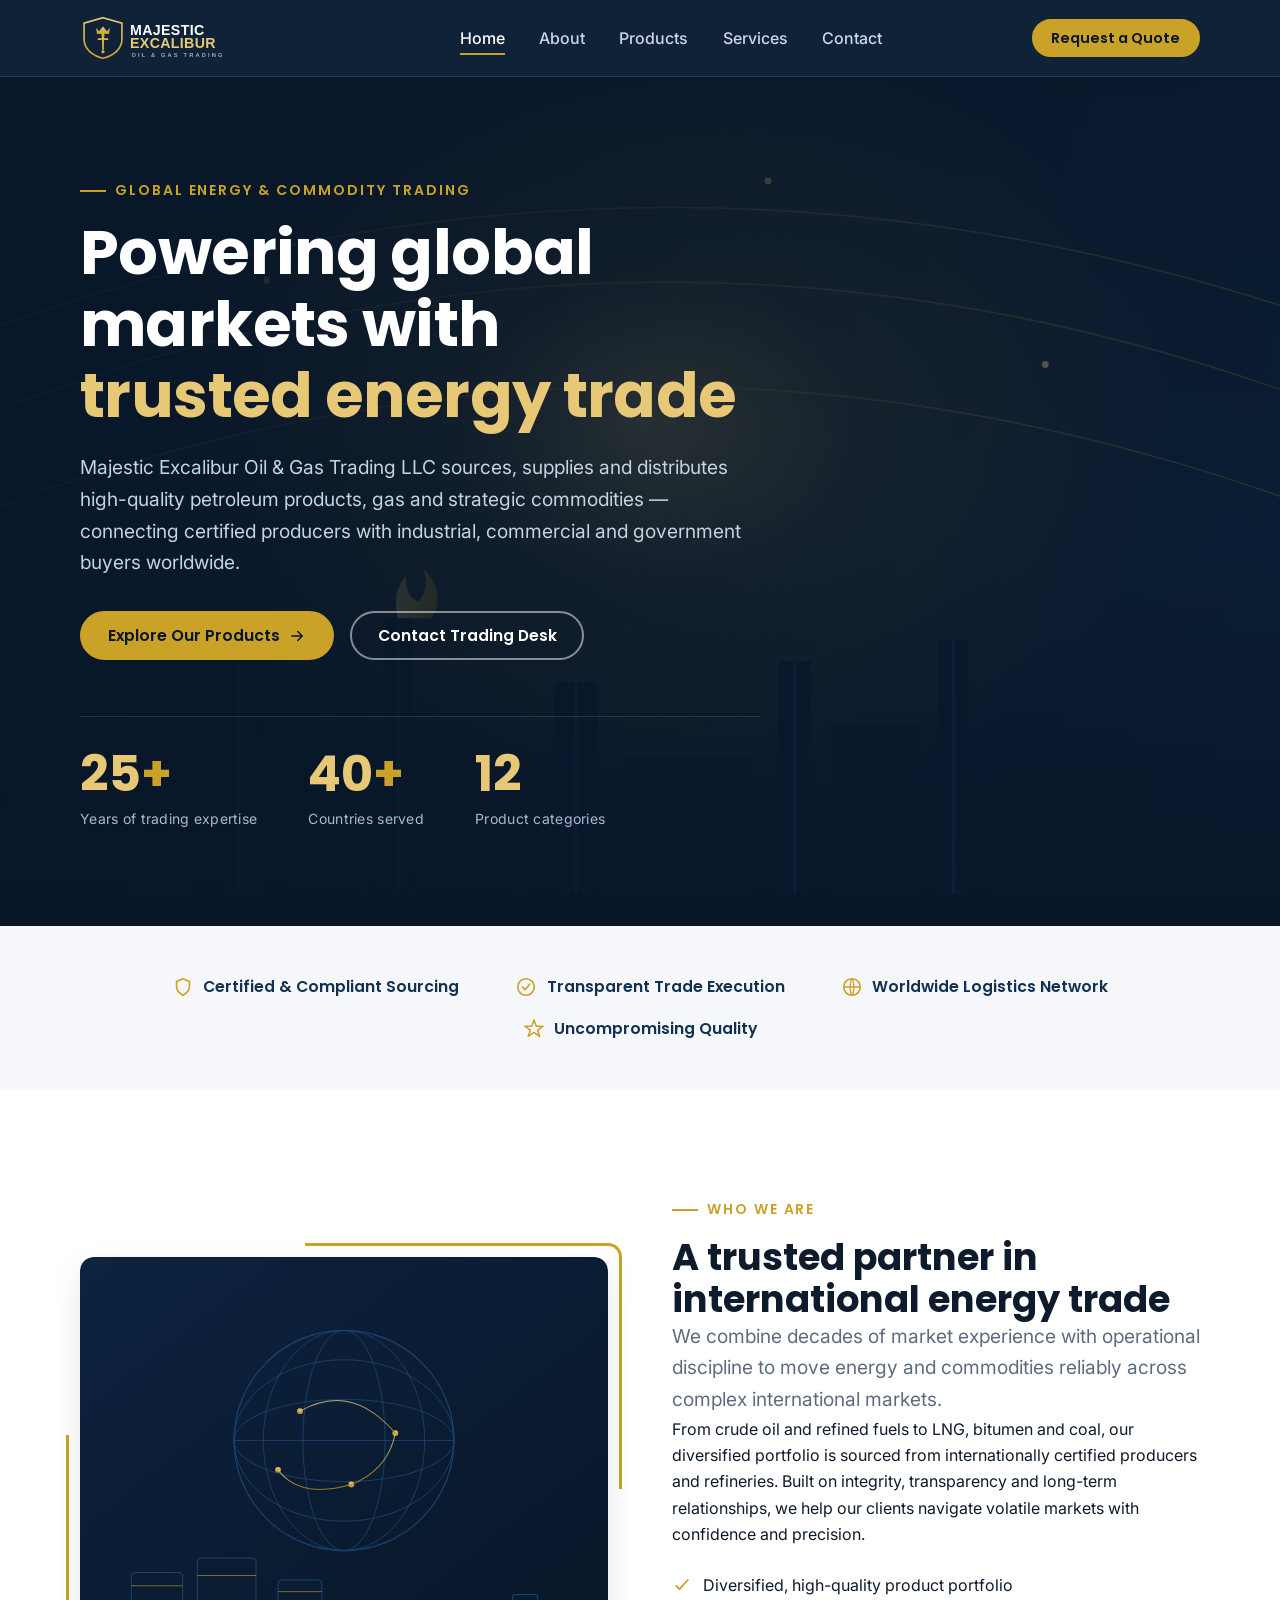
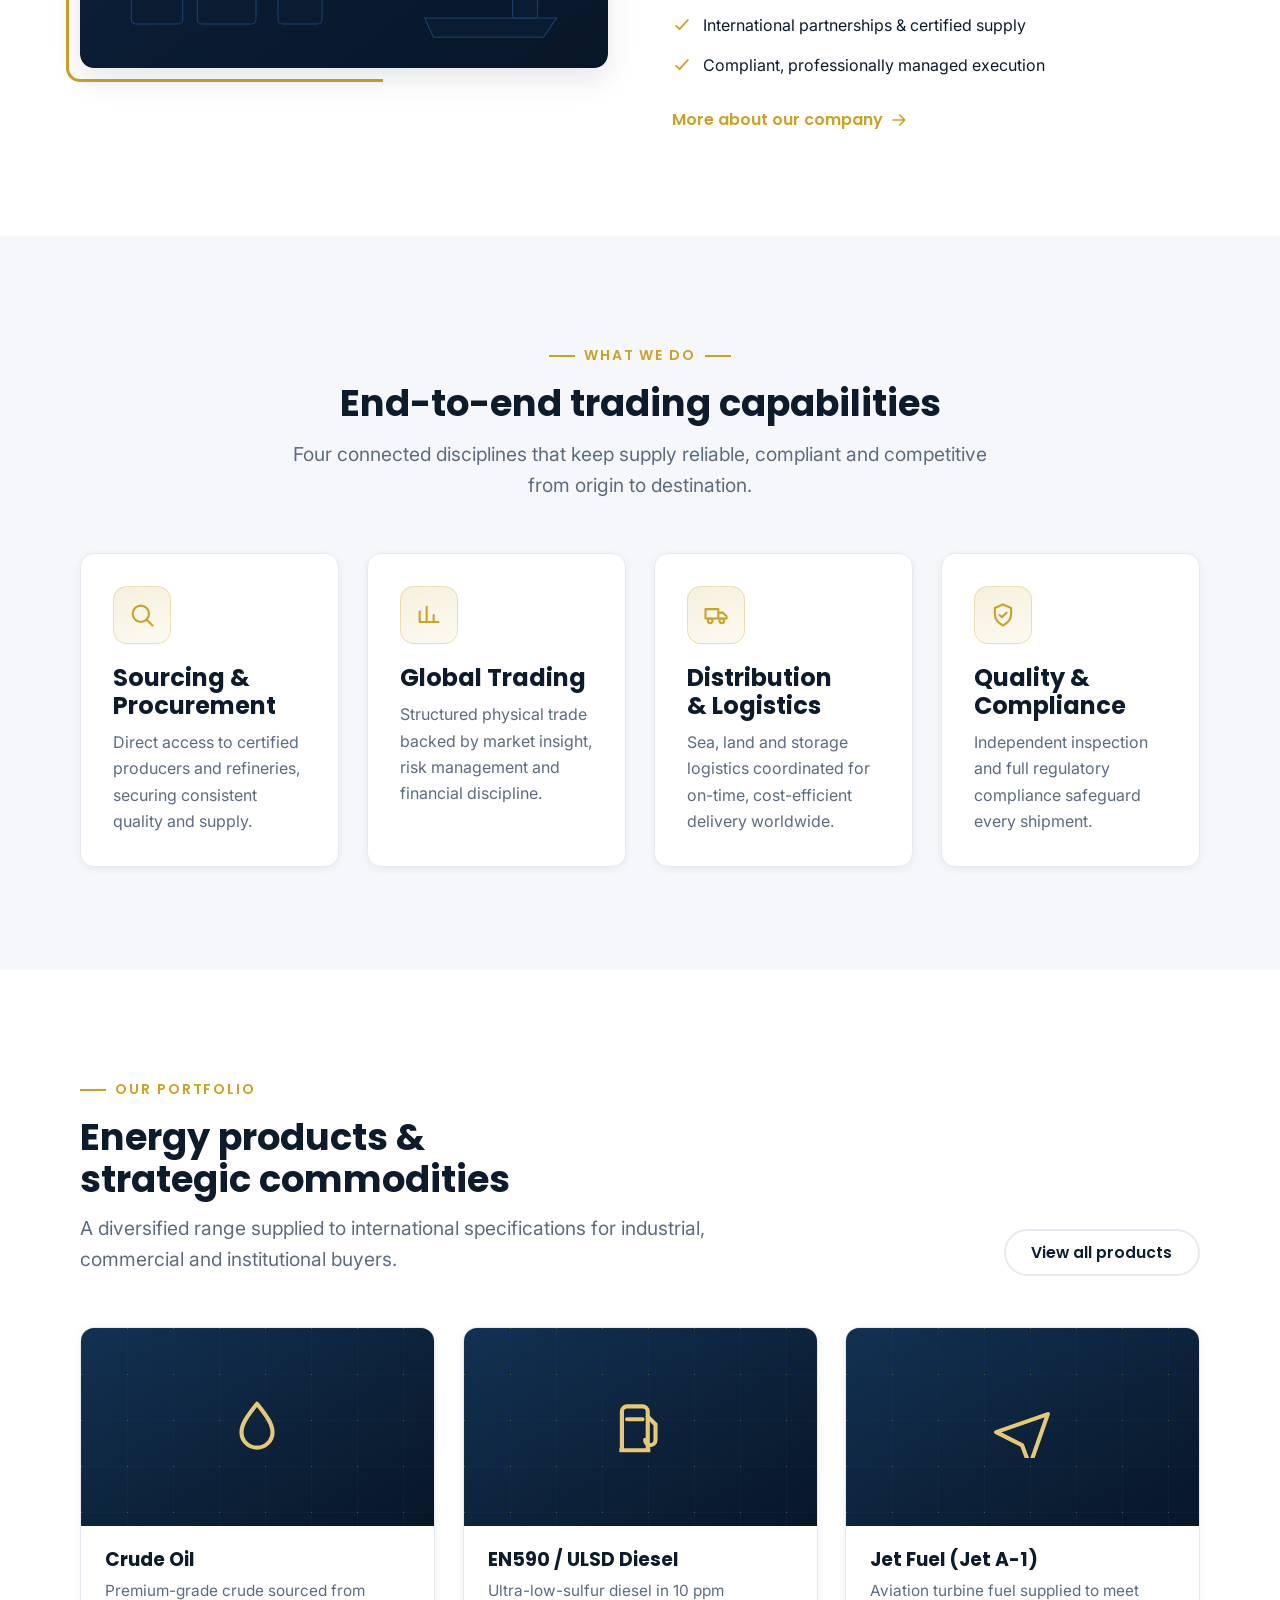
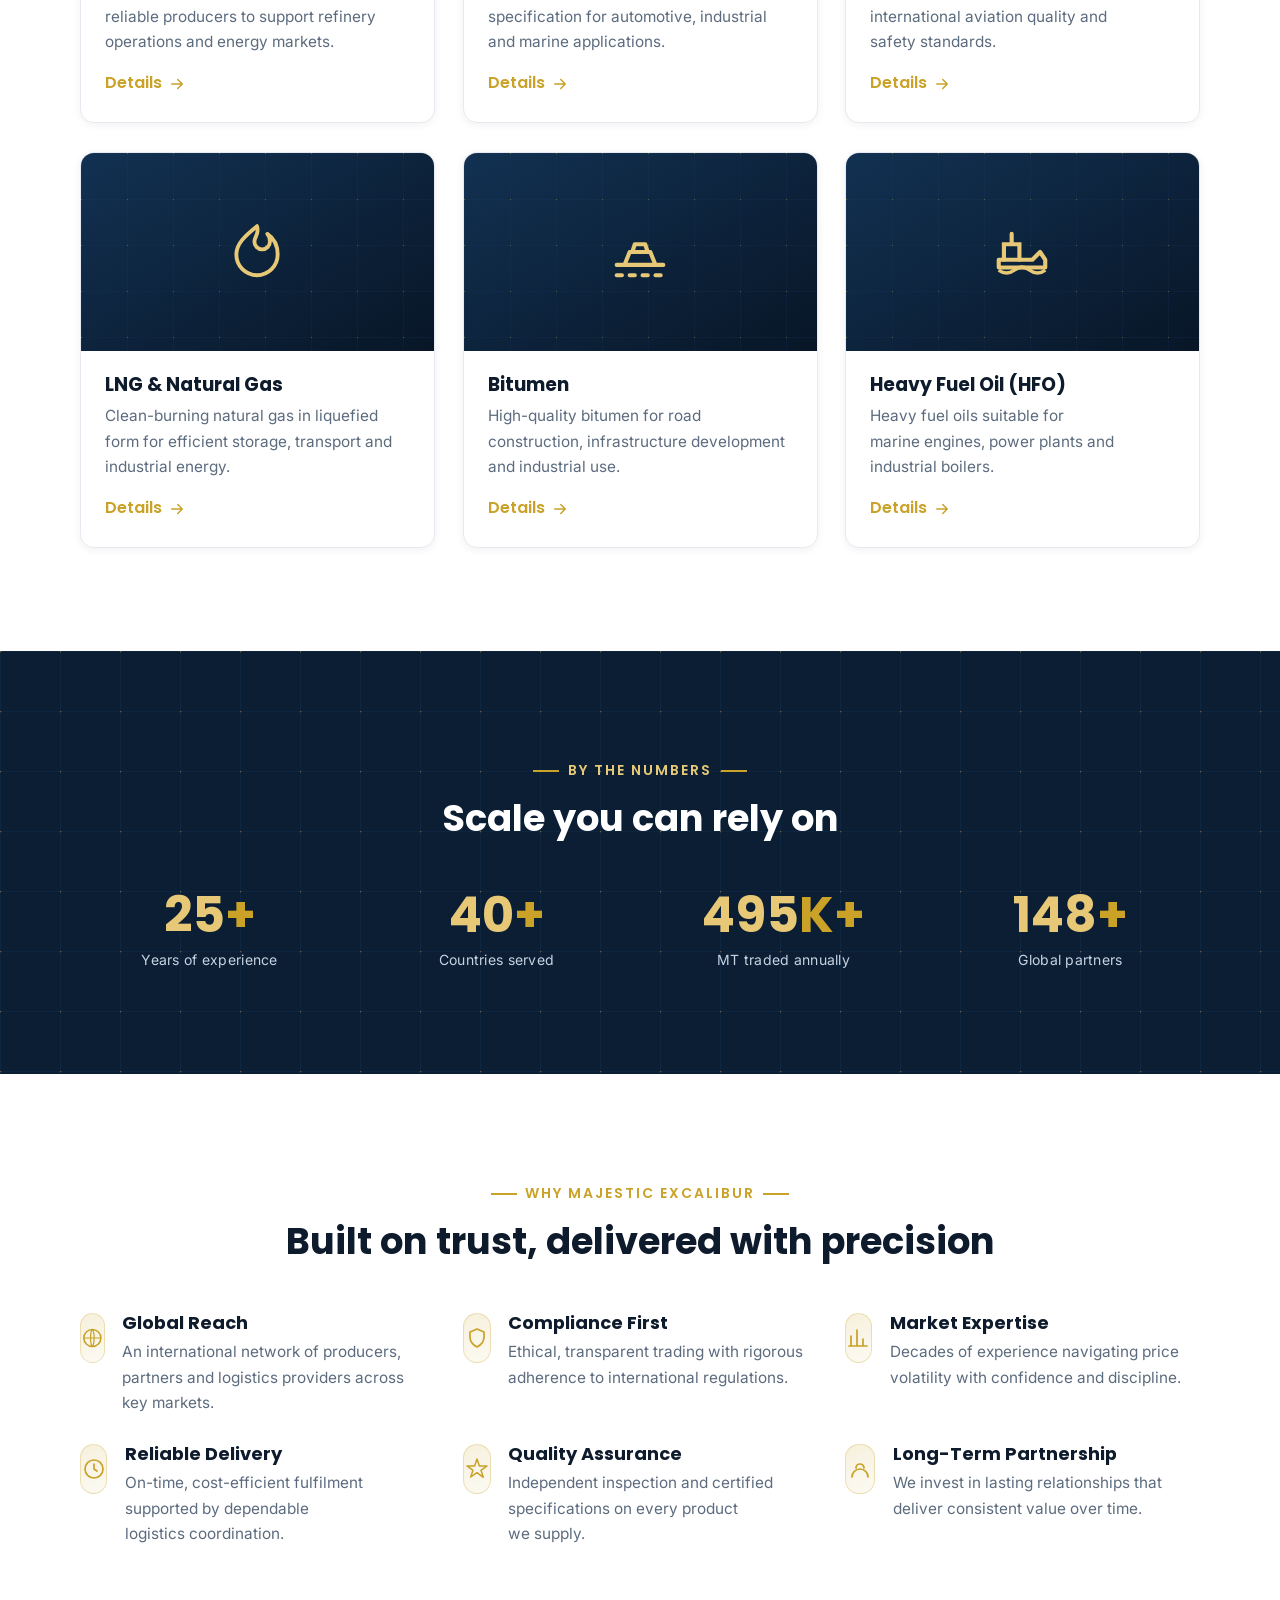
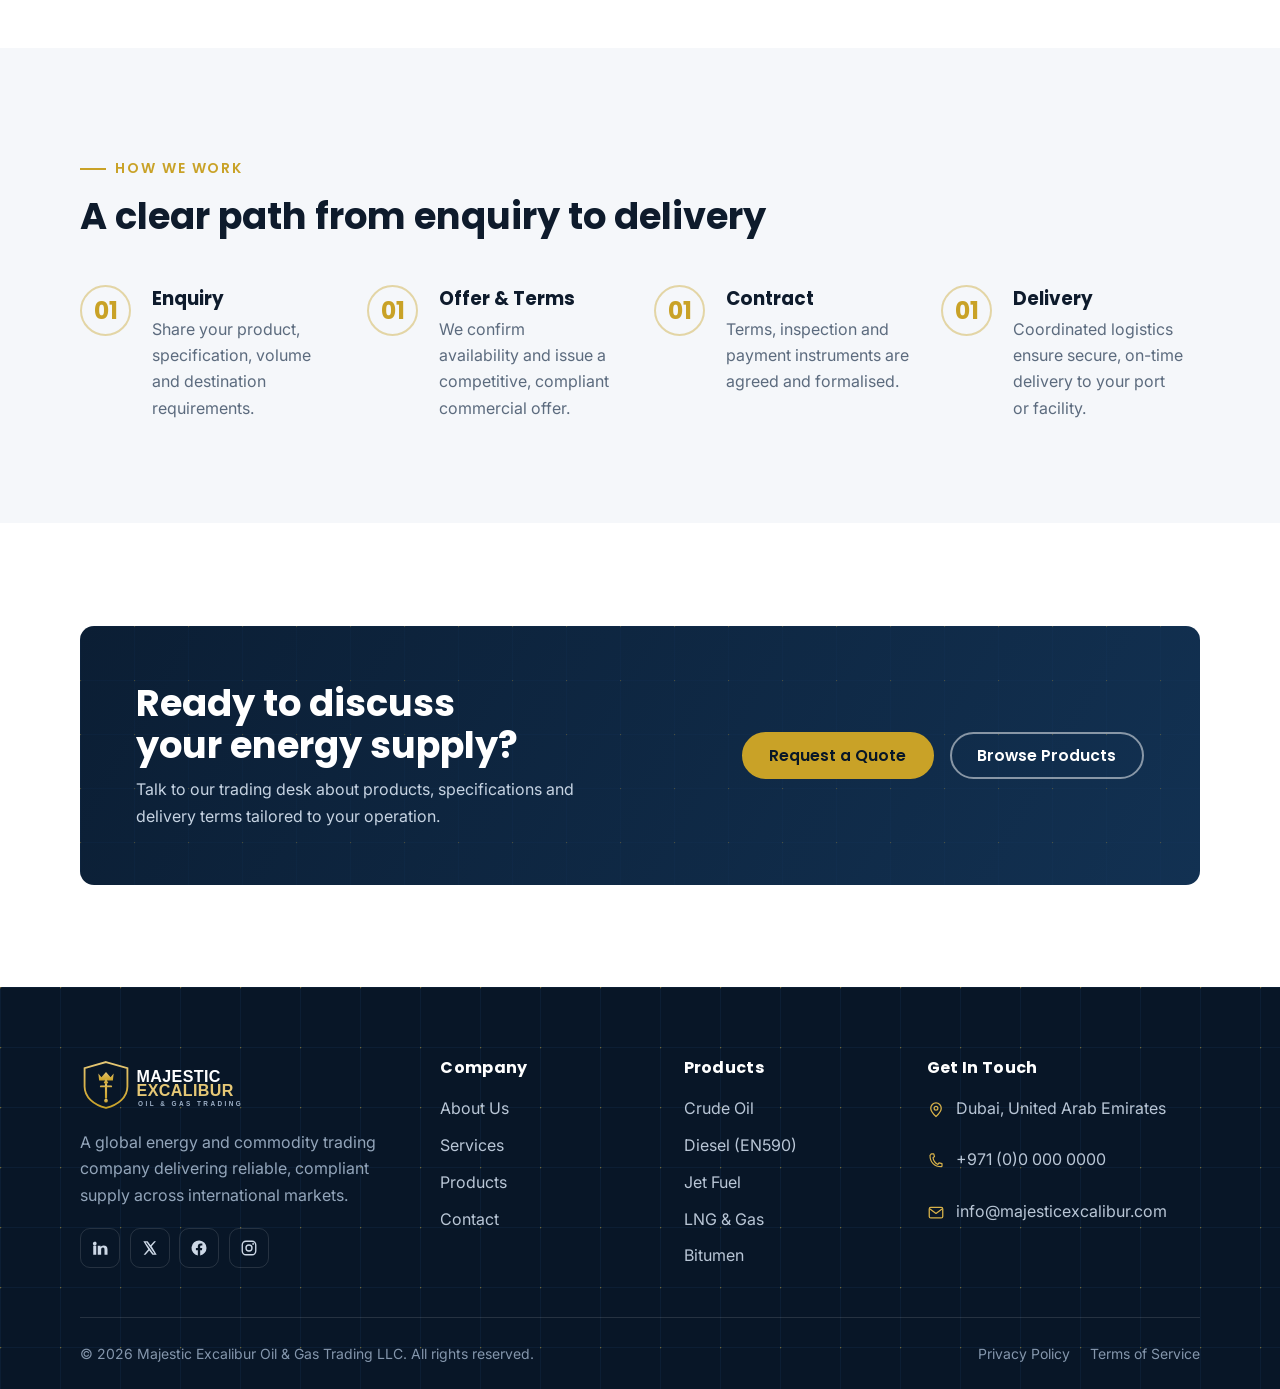
==== index.html @ e073bc04 "Build static Majestic Excalibur oil & gas trading website High-fidelity static recreation using only" ====
<!DOCTYPE html>
<html lang="en">
<head>
  <meta charset="UTF-8">
  <meta name="viewport" content="width=device-width, initial-scale=1">
  <script>document.documentElement.classList.add('js');</script>
  <title>Majestic Excalibur — Oil &amp; Gas Trading LLC | Global Energy &amp; Commodities</title>
  <meta name="description" content="Majestic Excalibur Oil &amp; Gas Trading LLC is a global energy and commodity trading company sourcing, supplying and distributing crude oil, refined fuels, LNG, bitumen, coal and more across international markets.">
  <meta name="theme-color" content="#0b1e34">
  <link rel="canonical" href="https://majesticexcalibur.com/">
  <link rel="icon" href="image/logos/favicon.svg" type="image/svg+xml">
  <link rel="apple-touch-icon" href="image/logos/favicon.svg">
  <link rel="manifest" href="site.webmanifest">

  <!-- Open Graph / Twitter -->
  <meta property="og:type" content="website">
  <meta property="og:site_name" content="Majestic Excalibur Oil &amp; Gas Trading LLC">
  <meta property="og:title" content="Majestic Excalibur — Global Energy &amp; Commodity Trading">
  <meta property="og:description" content="Reliable sourcing, trading and distribution of energy products and strategic commodities across international markets.">
  <meta property="og:url" content="https://majesticexcalibur.com/">
  <meta property="og:image" content="image/hero/home-hero.svg">
  <meta name="twitter:card" content="summary_large_image">

  <!-- Fonts (non-blocking) -->
  <link rel="preconnect" href="https://fonts.googleapis.com">
  <link rel="preconnect" href="https://fonts.gstatic.com" crossorigin>
  <link rel="stylesheet" href="https://fonts.googleapis.com/css2?family=Inter:wght@400;500;600&family=Poppins:wght@600;700&display=swap">

  <!-- Styles (modular) -->
  <link rel="stylesheet" href="css/base.css">
  <link rel="stylesheet" href="css/layout.css">
  <link rel="stylesheet" href="css/components.css">
  <link rel="stylesheet" href="css/responsive.css">

  <!-- Organization structured data -->
  <script type="application/ld+json">
  {
    "@context": "https://schema.org",
    "@type": "Organization",
    "name": "Majestic Excalibur Oil & Gas Trading LLC",
    "url": "https://majesticexcalibur.com/",
    "logo": "https://majesticexcalibur.com/image/logos/majestic-excalibur-logo.svg",
    "description": "Global energy and commodity trading company sourcing, supplying and distributing high-quality energy products across international markets.",
    "address": { "@type": "PostalAddress", "addressLocality": "Dubai", "addressCountry": "AE" },
    "sameAs": []
  }
  </script>
</head>
<body>
  <a class="skip-link" href="#main">Skip to content</a>

  <!-- ============================ HEADER ============================ -->
  <header class="site-header">
    <div class="container site-header__inner">
      <a class="brand" href="index.html" aria-label="Majestic Excalibur — home">
        <img src="image/logos/majestic-excalibur-logo-light.svg" alt="Majestic Excalibur Oil &amp; Gas Trading" width="300" height="60">
      </a>
      <nav class="primary-nav" id="primary-nav" aria-label="Primary">
        <a href="index.html" aria-current="page">Home</a>
        <a href="about.html">About</a>
        <a href="products.html">Products</a>
        <a href="services.html">Services</a>
        <a href="contact.html">Contact</a>
        <a class="btn btn--primary btn--sm" href="contact.html">Request a Quote</a>
      </nav>
      <div class="header-actions">
        <a class="btn btn--primary btn--sm" href="contact.html">Request a Quote</a>
        <button class="nav-toggle" type="button" aria-label="Toggle menu" aria-controls="primary-nav" aria-expanded="false">
          <span></span>
        </button>
      </div>
    </div>
  </header>

  <main id="main">
    <!-- ============================ HERO ============================ -->
    <section class="hero">
      <div class="hero__media">
        <img src="image/hero/home-hero.svg" alt="" aria-hidden="true">
      </div>
      <div class="container hero__inner">
        <div class="hero__content">
          <span class="eyebrow">Global Energy &amp; Commodity Trading</span>
          <h1>Powering global markets with <span class="accent">trusted energy trade</span></h1>
          <p class="hero__lead">
            Majestic Excalibur Oil &amp; Gas Trading LLC sources, supplies and distributes
            high-quality petroleum products, gas and strategic commodities — connecting
            certified producers with industrial, commercial and government buyers worldwide.
          </p>
          <div class="hero__actions">
            <a class="btn btn--primary" href="products.html">
              Explore Our Products
              <svg viewBox="0 0 24 24" fill="none" aria-hidden="true"><path d="M5 12h14M13 6l6 6-6 6" stroke="currentColor" stroke-width="2" stroke-linecap="round" stroke-linejoin="round"/></svg>
            </a>
            <a class="btn btn--outline" href="contact.html">Contact Trading Desk</a>
          </div>
          <div class="hero__stats">
            <div class="stat">
              <div class="stat__num"><span data-count="25">0</span><span class="suffix">+</span></div>
              <div class="stat__label">Years of trading expertise</div>
            </div>
            <div class="stat">
              <div class="stat__num"><span data-count="40">0</span><span class="suffix">+</span></div>
              <div class="stat__label">Countries served</div>
            </div>
            <div class="stat">
              <div class="stat__num"><span data-count="12">0</span></div>
              <div class="stat__label">Product categories</div>
            </div>
          </div>
        </div>
      </div>
    </section>

    <!-- ======================= TRUST / VALUES STRIP ======================= -->
    <section class="section section--alt" style="padding-block: clamp(2rem,4vw,3rem);">
      <div class="container">
        <ul class="trust-strip reveal">
          <li><svg viewBox="0 0 24 24" fill="none" aria-hidden="true"><path d="M12 3l7 3v5c0 4.5-3 8-7 10-4-2-7-5.5-7-10V6l7-3z" stroke="currentColor" stroke-width="1.8" stroke-linejoin="round"/></svg> Certified &amp; Compliant Sourcing</li>
          <li><svg viewBox="0 0 24 24" fill="none" aria-hidden="true"><circle cx="12" cy="12" r="9" stroke="currentColor" stroke-width="1.8"/><path d="M8 12l3 3 5-6" stroke="currentColor" stroke-width="1.8" stroke-linecap="round" stroke-linejoin="round"/></svg> Transparent Trade Execution</li>
          <li><svg viewBox="0 0 24 24" fill="none" aria-hidden="true"><path d="M3 12a9 9 0 1018 0 9 9 0 10-18 0z" stroke="currentColor" stroke-width="1.8"/><path d="M3 12h18M12 3c2.5 2.5 2.5 15 0 18M12 3C9.5 5.5 9.5 18.5 12 21" stroke="currentColor" stroke-width="1.4"/></svg> Worldwide Logistics Network</li>
          <li><svg viewBox="0 0 24 24" fill="none" aria-hidden="true"><path d="M12 2l2.4 6.9H22l-6 4.4 2.3 7-6.3-4.6L5.7 20 8 13.3l-6-4.4h7.6L12 2z" stroke="currentColor" stroke-width="1.6" stroke-linejoin="round"/></svg> Uncompromising Quality</li>
        </ul>
      </div>
    </section>

    <!-- ============================ ABOUT PREVIEW ============================ -->
    <section class="section" aria-labelledby="about-title">
      <div class="container split">
        <div class="split__media media-frame reveal">
          <img src="image/about/company-overview.svg" alt="Illustration of a global energy trading network linking storage terminals and shipping routes">
        </div>
        <div class="split__content reveal" data-delay="1">
          <span class="eyebrow">Who We Are</span>
          <h2 id="about-title">A trusted partner in international energy trade</h2>
          <p class="lead">
            We combine decades of market experience with operational discipline to move
            energy and commodities reliably across complex international markets.
          </p>
          <p>
            From crude oil and refined fuels to LNG, bitumen and coal, our diversified
            portfolio is sourced from internationally certified producers and refineries.
            Built on integrity, transparency and long-term relationships, we help our
            clients navigate volatile markets with confidence and precision.
          </p>
          <ul class="checklist">
            <li><svg viewBox="0 0 24 24" fill="none" aria-hidden="true"><path d="M5 13l4 4 10-11" stroke="currentColor" stroke-width="2.2" stroke-linecap="round" stroke-linejoin="round"/></svg> Diversified, high-quality product portfolio</li>
            <li><svg viewBox="0 0 24 24" fill="none" aria-hidden="true"><path d="M5 13l4 4 10-11" stroke="currentColor" stroke-width="2.2" stroke-linecap="round" stroke-linejoin="round"/></svg> International partnerships &amp; certified supply</li>
            <li><svg viewBox="0 0 24 24" fill="none" aria-hidden="true"><path d="M5 13l4 4 10-11" stroke="currentColor" stroke-width="2.2" stroke-linecap="round" stroke-linejoin="round"/></svg> Compliant, professionally managed execution</li>
          </ul>
          <p style="margin-top:1.75rem;">
            <a class="link-arrow" href="about.html">More about our company
              <svg viewBox="0 0 24 24" fill="none" aria-hidden="true" width="20" height="20"><path d="M5 12h14M13 6l6 6-6 6" stroke="currentColor" stroke-width="2" stroke-linecap="round" stroke-linejoin="round"/></svg>
            </a>
          </p>
        </div>
      </div>
    </section>

    <!-- ============================ CAPABILITIES ============================ -->
    <section class="section section--alt" aria-labelledby="cap-title">
      <div class="container">
        <div class="section-head section-head--center reveal">
          <span class="eyebrow eyebrow--center">What We Do</span>
          <h2 id="cap-title">End-to-end trading capabilities</h2>
          <p>Four connected disciplines that keep supply reliable, compliant and competitive
             from origin to destination.</p>
        </div>
        <div class="grid grid--4">
          <article class="card reveal">
            <div class="icon-badge"><svg viewBox="0 0 24 24" fill="none" aria-hidden="true"><circle cx="11" cy="11" r="7" stroke="currentColor" stroke-width="1.8"/><path d="M16 16l5 5" stroke="currentColor" stroke-width="1.8" stroke-linecap="round"/></svg></div>
            <h3>Sourcing &amp; Procurement</h3>
            <p>Direct access to certified producers and refineries, securing consistent quality and supply.</p>
          </article>
          <article class="card reveal" data-delay="1">
            <div class="icon-badge"><svg viewBox="0 0 24 24" fill="none" aria-hidden="true"><path d="M4 18V9M10 18V5M16 18v-6M4 18h16" stroke="currentColor" stroke-width="1.8" stroke-linecap="round"/></svg></div>
            <h3>Global Trading</h3>
            <p>Structured physical trade backed by market insight, risk management and financial discipline.</p>
          </article>
          <article class="card reveal" data-delay="2">
            <div class="icon-badge"><svg viewBox="0 0 24 24" fill="none" aria-hidden="true"><path d="M3 7h11v8H3zM14 10h4l3 3v2h-7z" stroke="currentColor" stroke-width="1.8" stroke-linejoin="round"/><circle cx="7" cy="17" r="2" stroke="currentColor" stroke-width="1.8"/><circle cx="17" cy="17" r="2" stroke="currentColor" stroke-width="1.8"/></svg></div>
            <h3>Distribution &amp; Logistics</h3>
            <p>Sea, land and storage logistics coordinated for on-time, cost-efficient delivery worldwide.</p>
          </article>
          <article class="card reveal" data-delay="3">
            <div class="icon-badge"><svg viewBox="0 0 24 24" fill="none" aria-hidden="true"><path d="M12 3l7 3v5c0 4.5-3 8-7 10-4-2-7-5.5-7-10V6l7-3z" stroke="currentColor" stroke-width="1.8" stroke-linejoin="round"/><path d="M9 12l2 2 4-4" stroke="currentColor" stroke-width="1.8" stroke-linecap="round" stroke-linejoin="round"/></svg></div>
            <h3>Quality &amp; Compliance</h3>
            <p>Independent inspection and full regulatory compliance safeguard every shipment.</p>
          </article>
        </div>
      </div>
    </section>

    <!-- ============================ PRODUCTS ============================ -->
    <section class="section" aria-labelledby="prod-title">
      <div class="container">
        <div class="section-head reveal" style="display:flex;justify-content:space-between;align-items:flex-end;gap:1.5rem;flex-wrap:wrap;max-width:none;">
          <div style="max-width:640px;">
            <span class="eyebrow">Our Portfolio</span>
            <h2 id="prod-title">Energy products &amp; strategic commodities</h2>
            <p style="color:var(--muted);margin-top:.75rem;">A diversified range supplied to international specifications for industrial,
               commercial and institutional buyers.</p>
          </div>
          <a class="btn btn--ghost" href="products.html">View all products</a>
        </div>

        <div class="grid grid--3">
          <!-- Crude Oil -->
          <article class="product-card reveal">
            <div class="product-card__top">
              <svg viewBox="0 0 24 24" fill="none" aria-hidden="true"><path d="M12 3c4 5 6 8 6 11a6 6 0 11-12 0c0-3 2-6 6-11z" stroke="currentColor" stroke-width="1.6" stroke-linejoin="round"/></svg>
            </div>
            <div class="product-card__body">
              <h3>Crude Oil</h3>
              <p>Premium-grade crude sourced from reliable producers to support refinery operations and energy markets.</p>
              <a class="link-arrow" href="products.html#crude-oil">Details <svg viewBox="0 0 24 24" fill="none" aria-hidden="true" width="18" height="18"><path d="M5 12h14M13 6l6 6-6 6" stroke="currentColor" stroke-width="2" stroke-linecap="round" stroke-linejoin="round"/></svg></a>
            </div>
          </article>
          <!-- Diesel -->
          <article class="product-card reveal" data-delay="1">
            <div class="product-card__top">
              <svg viewBox="0 0 24 24" fill="none" aria-hidden="true"><path d="M5 21V6a2 2 0 012-2h6a2 2 0 012 2v15M4 21h12" stroke="currentColor" stroke-width="1.6" stroke-linejoin="round"/><path d="M7 9h6M15 8l3 3v6a2 2 0 01-4 0" stroke="currentColor" stroke-width="1.6" stroke-linecap="round"/></svg>
            </div>
            <div class="product-card__body">
              <h3>EN590 / ULSD Diesel</h3>
              <p>Ultra-low-sulfur diesel in 10 ppm specification for automotive, industrial and marine applications.</p>
              <a class="link-arrow" href="products.html#diesel">Details <svg viewBox="0 0 24 24" fill="none" aria-hidden="true" width="18" height="18"><path d="M5 12h14M13 6l6 6-6 6" stroke="currentColor" stroke-width="2" stroke-linecap="round" stroke-linejoin="round"/></svg></a>
            </div>
          </article>
          <!-- Jet Fuel -->
          <article class="product-card reveal" data-delay="2">
            <div class="product-card__top">
              <svg viewBox="0 0 24 24" fill="none" aria-hidden="true"><path d="M2 14l20-7-7 20-3-8-10-5z" stroke="currentColor" stroke-width="1.6" stroke-linejoin="round"/></svg>
            </div>
            <div class="product-card__body">
              <h3>Jet Fuel (Jet A-1)</h3>
              <p>Aviation turbine fuel supplied to meet international aviation quality and safety standards.</p>
              <a class="link-arrow" href="products.html#jet-fuel">Details <svg viewBox="0 0 24 24" fill="none" aria-hidden="true" width="18" height="18"><path d="M5 12h14M13 6l6 6-6 6" stroke="currentColor" stroke-width="2" stroke-linecap="round" stroke-linejoin="round"/></svg></a>
            </div>
          </article>
          <!-- LNG -->
          <article class="product-card reveal">
            <div class="product-card__top">
              <svg viewBox="0 0 24 24" fill="none" aria-hidden="true"><path d="M12 2c1 3-1 4-1 6a3 3 0 006 0c0-1 0-2-1-3 3 2 4 5 4 8a8 8 0 11-16 0c0-4 3-7 8-11z" stroke="currentColor" stroke-width="1.5" stroke-linejoin="round"/></svg>
            </div>
            <div class="product-card__body">
              <h3>LNG &amp; Natural Gas</h3>
              <p>Clean-burning natural gas in liquefied form for efficient storage, transport and industrial energy.</p>
              <a class="link-arrow" href="products.html#lng">Details <svg viewBox="0 0 24 24" fill="none" aria-hidden="true" width="18" height="18"><path d="M5 12h14M13 6l6 6-6 6" stroke="currentColor" stroke-width="2" stroke-linecap="round" stroke-linejoin="round"/></svg></a>
            </div>
          </article>
          <!-- Bitumen -->
          <article class="product-card reveal" data-delay="1">
            <div class="product-card__top">
              <svg viewBox="0 0 24 24" fill="none" aria-hidden="true"><path d="M3 17h18M6 17l2-5h8l2 5M9 12l1-3h4l1 3" stroke="currentColor" stroke-width="1.6" stroke-linecap="round" stroke-linejoin="round"/><path d="M3 21h18" stroke="currentColor" stroke-width="1.6" stroke-linecap="round" stroke-dasharray="2 3"/></svg>
            </div>
            <div class="product-card__body">
              <h3>Bitumen</h3>
              <p>High-quality bitumen for road construction, infrastructure development and industrial use.</p>
              <a class="link-arrow" href="products.html#bitumen">Details <svg viewBox="0 0 24 24" fill="none" aria-hidden="true" width="18" height="18"><path d="M5 12h14M13 6l6 6-6 6" stroke="currentColor" stroke-width="2" stroke-linecap="round" stroke-linejoin="round"/></svg></a>
            </div>
          </article>
          <!-- Fuel Oil -->
          <article class="product-card reveal" data-delay="2">
            <div class="product-card__top">
              <svg viewBox="0 0 24 24" fill="none" aria-hidden="true"><path d="M3 15h13l3-3 2 3v3H3z" stroke="currentColor" stroke-width="1.6" stroke-linejoin="round"/><path d="M5 15V9h6v6M8 5v4" stroke="currentColor" stroke-width="1.6" stroke-linecap="round"/><path d="M3 19c2 1.5 4 1.5 6 0s4-1.5 6 0 4 1.5 6 0" stroke="currentColor" stroke-width="1.4"/></svg>
            </div>
            <div class="product-card__body">
              <h3>Heavy Fuel Oil (HFO)</h3>
              <p>Heavy fuel oils suitable for marine engines, power plants and industrial boilers.</p>
              <a class="link-arrow" href="products.html#hfo">Details <svg viewBox="0 0 24 24" fill="none" aria-hidden="true" width="18" height="18"><path d="M5 12h14M13 6l6 6-6 6" stroke="currentColor" stroke-width="2" stroke-linecap="round" stroke-linejoin="round"/></svg></a>
            </div>
          </article>
        </div>
      </div>
    </section>

    <!-- ============================ STATS (navy) ============================ -->
    <section class="section section--navy" aria-labelledby="stats-title">
      <div class="container">
        <div class="section-head section-head--center reveal">
          <span class="eyebrow eyebrow--center">By The Numbers</span>
          <h2 id="stats-title">Scale you can rely on</h2>
        </div>
        <div class="grid grid--4 text-center">
          <div class="reveal">
            <div class="stat__num"><span data-count="25">0</span><span class="suffix">+</span></div>
            <div class="stat__label">Years of experience</div>
          </div>
          <div class="reveal" data-delay="1">
            <div class="stat__num"><span data-count="40">0</span><span class="suffix">+</span></div>
            <div class="stat__label">Countries served</div>
          </div>
          <div class="reveal" data-delay="2">
            <div class="stat__num"><span data-count="500">0</span><span class="suffix">K+</span></div>
            <div class="stat__label">MT traded annually</div>
          </div>
          <div class="reveal" data-delay="3">
            <div class="stat__num"><span data-count="150">0</span><span class="suffix">+</span></div>
            <div class="stat__label">Global partners</div>
          </div>
        </div>
      </div>
    </section>

    <!-- ============================ WHY CHOOSE US ============================ -->
    <section class="section" aria-labelledby="why-title">
      <div class="container">
        <div class="section-head section-head--center reveal">
          <span class="eyebrow eyebrow--center">Why Majestic Excalibur</span>
          <h2 id="why-title">Built on trust, delivered with precision</h2>
        </div>
        <div class="grid grid--3">
          <div class="feature-row reveal">
            <div class="icon-badge"><svg viewBox="0 0 24 24" fill="none" aria-hidden="true"><path d="M3 12a9 9 0 1018 0 9 9 0 10-18 0z" stroke="currentColor" stroke-width="1.7"/><path d="M3 12h18M12 3c2.5 2.5 2.5 15 0 18M12 3C9.5 5.5 9.5 18.5 12 21" stroke="currentColor" stroke-width="1.3"/></svg></div>
            <div><h3>Global Reach</h3><p>An international network of producers, partners and logistics providers across key markets.</p></div>
          </div>
          <div class="feature-row reveal" data-delay="1">
            <div class="icon-badge"><svg viewBox="0 0 24 24" fill="none" aria-hidden="true"><path d="M12 3l7 3v5c0 4.5-3 8-7 10-4-2-7-5.5-7-10V6l7-3z" stroke="currentColor" stroke-width="1.7" stroke-linejoin="round"/></svg></div>
            <div><h3>Compliance First</h3><p>Ethical, transparent trading with rigorous adherence to international regulations.</p></div>
          </div>
          <div class="feature-row reveal" data-delay="2">
            <div class="icon-badge"><svg viewBox="0 0 24 24" fill="none" aria-hidden="true"><path d="M4 20V10M10 20V4M16 20v-7M20 20H2" stroke="currentColor" stroke-width="1.7" stroke-linecap="round"/></svg></div>
            <div><h3>Market Expertise</h3><p>Decades of experience navigating price volatility with confidence and discipline.</p></div>
          </div>
          <div class="feature-row reveal">
            <div class="icon-badge"><svg viewBox="0 0 24 24" fill="none" aria-hidden="true"><circle cx="12" cy="12" r="9" stroke="currentColor" stroke-width="1.7"/><path d="M12 7v5l3 2" stroke="currentColor" stroke-width="1.7" stroke-linecap="round" stroke-linejoin="round"/></svg></div>
            <div><h3>Reliable Delivery</h3><p>On-time, cost-efficient fulfilment supported by dependable logistics coordination.</p></div>
          </div>
          <div class="feature-row reveal" data-delay="1">
            <div class="icon-badge"><svg viewBox="0 0 24 24" fill="none" aria-hidden="true"><path d="M12 2l2.4 6.9H22l-6 4.4 2.3 7-6.3-4.6L5.7 20 8 13.3l-6-4.4h7.6L12 2z" stroke="currentColor" stroke-width="1.5" stroke-linejoin="round"/></svg></div>
            <div><h3>Quality Assurance</h3><p>Independent inspection and certified specifications on every product we supply.</p></div>
          </div>
          <div class="feature-row reveal" data-delay="2">
            <div class="icon-badge"><svg viewBox="0 0 24 24" fill="none" aria-hidden="true"><path d="M16 11a4 4 0 10-8 0M4 20a8 8 0 0116 0" stroke="currentColor" stroke-width="1.7" stroke-linecap="round"/><circle cx="12" cy="7" r="0" /></svg></div>
            <div><h3>Long-Term Partnership</h3><p>We invest in lasting relationships that deliver consistent value over time.</p></div>
          </div>
        </div>
      </div>
    </section>

    <!-- ============================ PROCESS ============================ -->
    <section class="section section--alt" aria-labelledby="process-title">
      <div class="container">
        <div class="section-head reveal">
          <span class="eyebrow">How We Work</span>
          <h2 id="process-title">A clear path from enquiry to delivery</h2>
        </div>
        <div class="grid grid--4">
          <div class="step reveal"><h3>Enquiry</h3><p>Share your product, specification, volume and destination requirements.</p></div>
          <div class="step reveal" data-delay="1"><h3>Offer &amp; Terms</h3><p>We confirm availability and issue a competitive, compliant commercial offer.</p></div>
          <div class="step reveal" data-delay="2"><h3>Contract</h3><p>Terms, inspection and payment instruments are agreed and formalised.</p></div>
          <div class="step reveal" data-delay="3"><h3>Delivery</h3><p>Coordinated logistics ensure secure, on-time delivery to your port or facility.</p></div>
        </div>
      </div>
    </section>

    <!-- ============================ CTA ============================ -->
    <section class="section">
      <div class="container">
        <div class="cta-band reveal">
          <div class="cta-band__inner">
            <div>
              <h2>Ready to discuss your energy supply?</h2>
              <p>Talk to our trading desk about products, specifications and delivery terms tailored to your operation.</p>
            </div>
            <div class="hero__actions" style="margin:0;">
              <a class="btn btn--primary" href="contact.html">Request a Quote</a>
              <a class="btn btn--outline" href="products.html">Browse Products</a>
            </div>
          </div>
        </div>
      </div>
    </section>
  </main>

  <!-- ============================ FOOTER ============================ -->
  <footer class="site-footer">
    <div class="container">
      <div class="footer-grid">
        <div class="footer-brand">
          <img src="image/logos/majestic-excalibur-logo-light.svg" alt="Majestic Excalibur Oil &amp; Gas Trading">
          <p>A global energy and commodity trading company delivering reliable, compliant supply across international markets.</p>
          <div class="footer-social">
            <a href="#" aria-label="LinkedIn"><svg viewBox="0 0 24 24" width="18" height="18" fill="currentColor" aria-hidden="true"><path d="M4.98 3.5A2.5 2.5 0 002.5 6 2.5 2.5 0 005 8.5 2.5 2.5 0 007.5 6 2.5 2.5 0 004.98 3.5zM3 9h4v12H3zM9 9h3.8v1.7h.05c.53-1 1.83-2.05 3.77-2.05C20.4 8.65 22 10.6 22 14v7h-4v-6.2c0-1.5-.03-3.4-2.07-3.4-2.07 0-2.39 1.62-2.39 3.3V21H9z"/></svg></a>
            <a href="#" aria-label="X"><svg viewBox="0 0 24 24" width="16" height="16" fill="currentColor" aria-hidden="true"><path d="M18.24 2H21l-6.55 7.49L22 22h-6.28l-4.9-6.43L5.2 22H2.44l7-8.02L2 2h6.44l4.43 5.86zM17.1 20.2h1.53L7.02 3.7H5.38z"/></svg></a>
            <a href="#" aria-label="Facebook"><svg viewBox="0 0 24 24" width="18" height="18" fill="currentColor" aria-hidden="true"><path d="M22 12a10 10 0 10-11.56 9.88v-6.99H7.9V12h2.54V9.8c0-2.5 1.49-3.89 3.78-3.89 1.09 0 2.24.2 2.24.2v2.46h-1.26c-1.24 0-1.63.77-1.63 1.56V12h2.78l-.44 2.89h-2.34v6.99A10 10 0 0022 12z"/></svg></a>
            <a href="#" aria-label="Instagram"><svg viewBox="0 0 24 24" width="18" height="18" fill="none" aria-hidden="true"><rect x="3" y="3" width="18" height="18" rx="5" stroke="currentColor" stroke-width="1.8"/><circle cx="12" cy="12" r="4" stroke="currentColor" stroke-width="1.8"/><circle cx="17.5" cy="6.5" r="1.2" fill="currentColor"/></svg></a>
          </div>
        </div>

        <div class="footer-col">
          <h4>Company</h4>
          <ul>
            <li><a href="about.html">About Us</a></li>
            <li><a href="services.html">Services</a></li>
            <li><a href="products.html">Products</a></li>
            <li><a href="contact.html">Contact</a></li>
          </ul>
        </div>

        <div class="footer-col">
          <h4>Products</h4>
          <ul>
            <li><a href="products.html#crude-oil">Crude Oil</a></li>
            <li><a href="products.html#diesel">Diesel (EN590)</a></li>
            <li><a href="products.html#jet-fuel">Jet Fuel</a></li>
            <li><a href="products.html#lng">LNG &amp; Gas</a></li>
            <li><a href="products.html#bitumen">Bitumen</a></li>
          </ul>
        </div>

        <div class="footer-col footer-contact">
          <h4>Get In Touch</h4>
          <ul>
            <li><svg viewBox="0 0 24 24" width="18" height="18" fill="none" aria-hidden="true"><path d="M12 21s7-6.4 7-11a7 7 0 10-14 0c0 4.6 7 11 7 11z" stroke="currentColor" stroke-width="1.7"/><circle cx="12" cy="10" r="2.5" stroke="currentColor" stroke-width="1.7"/></svg><span>Dubai, United Arab Emirates</span></li>
            <li><svg viewBox="0 0 24 24" width="18" height="18" fill="none" aria-hidden="true"><path d="M4 5c0 9 6 15 15 15 .9 0 1-1 1-1v-3l-4-1-1.5 2A12 12 0 018 8l2-1.5L9 3H6s-1 .1-1 1z" stroke="currentColor" stroke-width="1.6" stroke-linejoin="round"/></svg><a href="tel:+9710000000000">+971 (0)0 000 0000</a></li>
            <li><svg viewBox="0 0 24 24" width="18" height="18" fill="none" aria-hidden="true"><rect x="3" y="5" width="18" height="14" rx="2" stroke="currentColor" stroke-width="1.7"/><path d="M4 7l8 6 8-6" stroke="currentColor" stroke-width="1.7" stroke-linejoin="round"/></svg><a href="mailto:info@majesticexcalibur.com">info@majesticexcalibur.com</a></li>
          </ul>
        </div>
      </div>

      <div class="footer-bottom">
        <p>&copy; <span id="year">2026</span> Majestic Excalibur Oil &amp; Gas Trading LLC. All rights reserved.</p>
        <ul>
          <li><a href="#">Privacy Policy</a></li>
          <li><a href="#">Terms of Service</a></li>
        </ul>
      </div>
    </div>
  </footer>

  <button class="to-top" type="button" aria-label="Back to top">
    <svg viewBox="0 0 24 24" width="20" height="20" fill="none" aria-hidden="true"><path d="M12 19V5M6 11l6-6 6 6" stroke="currentColor" stroke-width="2" stroke-linecap="round" stroke-linejoin="round"/></svg>
  </button>

  <!-- Scripts (modular, deferred) -->
  <script src="js/main.js" defer></script>
  <script src="js/reveal.js" defer></script>
  <script src="js/counters.js" defer></script>
</body>
</html>
---- css/base.css ----
/* ==========================================================================
   Majestic Excalibur — base.css
   Design tokens, reset, typography, and shared utilities.
   Load order: base → layout → components → responsive
   ========================================================================== */

/* ---------- Design tokens ------------------------------------------------- */
:root {
  /* Brand — navy */
  --navy-900: #081627;
  --navy-800: #0b1e34;
  --navy-700: #123152;
  --navy-600: #1a4270;

  /* Brand — gold */
  --gold-500: #c9a227;
  --gold-400: #d8b24a;
  --gold-300: #e6c876;

  /* Neutrals */
  --ink: #0e1b2c;
  --muted: #5c6b7e;
  --muted-light: #9fb2c9;
  --line: #e6eaf0;
  --line-dark: rgba(255, 255, 255, 0.12);
  --bg: #ffffff;
  --bg-alt: #f5f7fa;

  /* Typography */
  --font-head: "Poppins", "Segoe UI", Arial, sans-serif;
  --font-body: "Inter", "Segoe UI", Arial, sans-serif;

  /* Fluid type scale */
  --fs-hero: clamp(2.2rem, 1.4rem + 3.4vw, 3.9rem);
  --fs-h1: clamp(1.9rem, 1.3rem + 2.4vw, 3rem);
  --fs-h2: clamp(1.55rem, 1.15rem + 1.7vw, 2.3rem);
  --fs-h3: clamp(1.2rem, 1.05rem + 0.7vw, 1.5rem);
  --fs-lead: clamp(1.02rem, 0.96rem + 0.4vw, 1.2rem);
  --fs-body: 1rem;
  --fs-small: 0.875rem;

  /* Spacing & shape */
  --container: 1200px;
  --gutter: clamp(1rem, 4vw, 2.5rem);
  --section-y: clamp(3.5rem, 8vw, 7rem);
  --radius: 14px;
  --radius-sm: 10px;
  --radius-pill: 999px;

  /* Elevation */
  --shadow-sm: 0 2px 8px rgba(8, 22, 39, 0.06);
  --shadow-md: 0 12px 30px rgba(8, 22, 39, 0.1);
  --shadow-lg: 0 24px 60px rgba(8, 22, 39, 0.16);

  /* Motion */
  --ease: cubic-bezier(0.4, 0, 0.2, 1);
  --dur: 0.25s;

  --header-h: 76px;
}

/* ---------- Modern reset -------------------------------------------------- */
*,
*::before,
*::after { box-sizing: border-box; }

* { margin: 0; }

html {
  scroll-behavior: smooth;
  -webkit-text-size-adjust: 100%;
  scroll-padding-top: calc(var(--header-h) + 12px);
}

body {
  font-family: var(--font-body);
  font-size: var(--fs-body);
  line-height: 1.65;
  color: var(--ink);
  background: var(--bg);
  -webkit-font-smoothing: antialiased;
  text-rendering: optimizeLegibility;
  overflow-x: hidden;
}

img,
picture,
svg,
video {
  display: block;
  max-width: 100%;
  height: auto;
}

a { color: inherit; text-decoration: none; }

button,
input,
select,
textarea { font: inherit; color: inherit; }

ul, ol { list-style: none; padding: 0; }

:focus-visible {
  outline: 3px solid var(--gold-400);
  outline-offset: 2px;
  border-radius: 4px;
}

/* ---------- Typography ---------------------------------------------------- */
h1, h2, h3, h4, h5 {
  font-family: var(--font-head);
  line-height: 1.15;
  font-weight: 700;
  color: var(--ink);
  text-wrap: balance;
}

h2 { font-size: var(--fs-h2); }
h3 { font-size: var(--fs-h3); }

p { text-wrap: pretty; }

strong { font-weight: 600; }

/* ---------- Utility classes ---------------------------------------------- */
.container {
  width: 100%;
  max-width: var(--container);
  margin-inline: auto;
  padding-inline: var(--gutter);
}

.container--narrow { max-width: 820px; }

.section { padding-block: var(--section-y); }
.section--alt { background: var(--bg-alt); }

.section--navy {
  background: var(--navy-800);
  color: #dfe7f1;
  background-image: url("../image/backgrounds/energy-grid.svg");
  background-size: 60px 60px;
}
.section--navy h2,
.section--navy h3 { color: #fff; }

.text-center { text-align: center; }
.mx-auto { margin-inline: auto; }

/* Eyebrow / kicker label above headings */
.eyebrow {
  display: inline-flex;
  align-items: center;
  gap: 0.55rem;
  font-family: var(--font-head);
  font-size: var(--fs-small);
  font-weight: 600;
  letter-spacing: 0.14em;
  text-transform: uppercase;
  color: var(--gold-500);
  margin-bottom: 0.9rem;
}
.eyebrow::before {
  content: "";
  width: 26px;
  height: 2px;
  background: var(--gold-500);
}
.section--navy .eyebrow { color: var(--gold-300); }
.eyebrow--center::after {
  content: "";
  width: 26px;
  height: 2px;
  background: var(--gold-500);
}

/* Section intro block */
.section-head {
  max-width: 720px;
  margin-bottom: clamp(2rem, 4vw, 3.25rem);
}
.section-head--center {
  margin-inline: auto;
  text-align: center;
}
.section-head p {
  margin-top: 0.9rem;
  font-size: var(--fs-lead);
  color: var(--muted);
}
.section--navy .section-head p { color: var(--muted-light); }

.lead { font-size: var(--fs-lead); color: var(--muted); }

/* Accessibility helpers */
.visually-hidden {
  position: absolute !important;
  width: 1px; height: 1px;
  padding: 0; margin: -1px;
  overflow: hidden; clip: rect(0 0 0 0);
  white-space: nowrap; border: 0;
}

.skip-link {
  position: absolute;
  left: 1rem;
  top: -60px;
  z-index: 1200;
  background: var(--gold-500);
  color: var(--navy-900);
  font-weight: 600;
  padding: 0.6rem 1rem;
  border-radius: 0 0 8px 8px;
  transition: top var(--dur) var(--ease);
}
.skip-link:focus { top: 0; }

@media (prefers-reduced-motion: reduce) {
  html { scroll-behavior: auto; }
  *, *::before, *::after {
    animation-duration: 0.001ms !important;
    animation-iteration-count: 1 !important;
    transition-duration: 0.001ms !important;
  }
}
---- css/layout.css ----
/* ==========================================================================
   Majestic Excalibur — layout.css
   Header / navigation, hero, page headers, and footer.
   ========================================================================== */

/* ---------- Site header --------------------------------------------------- */
.site-header {
  position: sticky;
  top: 0;
  z-index: 1000;
  background: rgba(11, 30, 52, 0.98);
  border-bottom: 1px solid var(--line-dark);
  transition: background var(--dur) var(--ease), box-shadow var(--dur) var(--ease);
}
.site-header.is-scrolled { box-shadow: 0 8px 30px rgba(8, 22, 39, 0.35); }

.site-header__inner {
  display: flex;
  align-items: center;
  justify-content: space-between;
  gap: 1.5rem;
  height: var(--header-h);
}

.brand { display: inline-flex; align-items: center; }
.brand img { height: 46px; width: auto; }

/* Primary navigation */
.primary-nav { display: flex; align-items: center; gap: 0.35rem; }
.primary-nav a {
  position: relative;
  display: inline-block;
  padding: 0.5rem 0.9rem;
  color: #cdd8e6;
  font-weight: 500;
  border-radius: 8px;
  transition: color var(--dur) var(--ease);
}
.primary-nav a::after {
  content: "";
  position: absolute;
  left: 0.9rem;
  right: 0.9rem;
  bottom: 0.28rem;
  height: 2px;
  background: var(--gold-500);
  transform: scaleX(0);
  transform-origin: left;
  transition: transform var(--dur) var(--ease);
}
.primary-nav a:hover,
.primary-nav a:focus-visible { color: #fff; }
.primary-nav a:hover::after,
.primary-nav a[aria-current="page"]::after { transform: scaleX(1); }
.primary-nav a[aria-current="page"] { color: #fff; }

.header-actions { display: flex; align-items: center; gap: 0.75rem; }

/* The in-menu CTA only appears once the nav collapses (see responsive.css). */
.primary-nav .btn { display: none; }

/* Mobile menu toggle */
.nav-toggle {
  display: none;
  width: 46px; height: 46px;
  border: 1px solid var(--line-dark);
  background: transparent;
  border-radius: 10px;
  cursor: pointer;
  padding: 0;
}
.nav-toggle span,
.nav-toggle span::before,
.nav-toggle span::after {
  content: "";
  display: block;
  width: 22px; height: 2px;
  margin-inline: auto;
  background: #fff;
  border-radius: 2px;
  transition: transform var(--dur) var(--ease), opacity var(--dur) var(--ease);
}
.nav-toggle span { position: relative; }
.nav-toggle span::before { position: absolute; top: -7px; }
.nav-toggle span::after { position: absolute; top: 7px; }
.nav-toggle[aria-expanded="true"] span { background: transparent; }
.nav-toggle[aria-expanded="true"] span::before { transform: translateY(7px) rotate(45deg); }
.nav-toggle[aria-expanded="true"] span::after { transform: translateY(-7px) rotate(-45deg); }

/* ---------- Hero (homepage) ---------------------------------------------- */
.hero {
  position: relative;
  color: #e7eef7;
  background: var(--navy-800);
  overflow: hidden;
  isolation: isolate;
}
.hero__media {
  position: absolute;
  inset: 0;
  z-index: -2;
}
.hero__media img { width: 100%; height: 100%; object-fit: cover; }
.hero::after {
  content: "";
  position: absolute;
  inset: 0;
  z-index: -1;
  background: linear-gradient(100deg,
    rgba(8, 22, 39, 0.94) 0%,
    rgba(8, 22, 39, 0.8) 42%,
    rgba(8, 22, 39, 0.45) 100%);
}
.hero__inner {
  display: grid;
  align-items: center;
  min-height: min(78vh, 720px);
  padding-block: clamp(3rem, 8vw, 6rem);
}
.hero__content { max-width: 680px; }
.hero h1 {
  font-size: var(--fs-hero);
  color: #fff;
  letter-spacing: -0.01em;
}
.hero h1 .accent { color: var(--gold-300); }
.hero__lead {
  margin-top: 1.25rem;
  font-size: var(--fs-lead);
  color: #c6d3e2;
  max-width: 40em;
}
.hero__actions {
  display: flex;
  flex-wrap: wrap;
  gap: 1rem;
  margin-top: 2rem;
}
.hero__stats {
  display: flex;
  flex-wrap: wrap;
  gap: clamp(1.5rem, 4vw, 3.5rem);
  margin-top: clamp(2.5rem, 5vw, 3.5rem);
  padding-top: 2rem;
  border-top: 1px solid var(--line-dark);
}

/* ---------- Interior page header ----------------------------------------- */
.page-header {
  position: relative;
  color: #e7eef7;
  background: var(--navy-800) url("../image/backgrounds/page-header.svg") center / cover no-repeat;
  isolation: isolate;
}
.page-header::after {
  content: "";
  position: absolute;
  inset: 0;
  z-index: -1;
  background: linear-gradient(180deg, rgba(8, 22, 39, 0.72), rgba(8, 22, 39, 0.86));
}
.page-header__inner {
  padding-block: clamp(3rem, 7vw, 5.5rem);
}
.page-header h1 {
  font-size: var(--fs-h1);
  color: #fff;
}
.page-header p {
  margin-top: 0.85rem;
  max-width: 60ch;
  color: #c6d3e2;
  font-size: var(--fs-lead);
}

/* Breadcrumbs */
.breadcrumb {
  display: flex;
  flex-wrap: wrap;
  align-items: center;
  gap: 0.5rem;
  margin-bottom: 1.1rem;
  font-size: var(--fs-small);
  color: var(--muted-light);
}
.breadcrumb a { color: var(--gold-300); }
.breadcrumb a:hover { text-decoration: underline; }
.breadcrumb li { display: inline-flex; align-items: center; gap: 0.5rem; }
.breadcrumb li + li::before { content: "/"; color: rgba(255,255,255,0.35); }

/* ---------- Footer -------------------------------------------------------- */
.site-footer {
  background: var(--navy-900);
  color: #b9c6d6;
  padding-top: clamp(3rem, 6vw, 4.5rem);
  background-image: url("../image/backgrounds/energy-grid.svg");
  background-size: 60px 60px;
}
.site-footer a:hover { color: #fff; }

.footer-grid {
  display: grid;
  grid-template-columns: 1.6fr 1fr 1fr 1.4fr;
  gap: clamp(1.75rem, 4vw, 3rem);
  padding-bottom: 3rem;
}
.footer-brand img { height: 52px; margin-bottom: 1.1rem; }
.footer-brand p { color: #93a5ba; max-width: 34ch; }

.footer-col h4 {
  color: #fff;
  font-size: 1rem;
  margin-bottom: 1.1rem;
  letter-spacing: 0.02em;
}
.footer-col ul { display: grid; gap: 0.65rem; }
.footer-col a { color: #b9c6d6; transition: color var(--dur) var(--ease); }

.footer-contact li {
  display: flex;
  gap: 0.7rem;
  margin-bottom: 0.9rem;
  color: #b9c6d6;
}
.footer-contact svg { flex: none; margin-top: 3px; color: var(--gold-400); }

.footer-social { display: flex; gap: 0.6rem; margin-top: 1.25rem; }
.footer-social a {
  display: grid;
  place-items: center;
  width: 40px; height: 40px;
  border: 1px solid var(--line-dark);
  border-radius: 10px;
  color: #cdd8e6;
  transition: background var(--dur) var(--ease), border-color var(--dur) var(--ease), transform var(--dur) var(--ease);
}
.footer-social a:hover {
  background: var(--gold-500);
  border-color: var(--gold-500);
  color: var(--navy-900);
  transform: translateY(-2px);
}

.footer-bottom {
  border-top: 1px solid var(--line-dark);
  padding-block: 1.5rem;
  display: flex;
  flex-wrap: wrap;
  gap: 0.5rem 1.5rem;
  justify-content: space-between;
  align-items: center;
  font-size: var(--fs-small);
  color: #8496ac;
}
.footer-bottom ul { display: flex; flex-wrap: wrap; gap: 1.25rem; }
---- css/components.css ----
/* ==========================================================================
   Majestic Excalibur — components.css
   Buttons, cards, stats, forms, and other reusable UI blocks.
   ========================================================================== */

/* ---------- Buttons ------------------------------------------------------- */
.btn {
  --btn-bg: var(--gold-500);
  --btn-fg: var(--navy-900);
  display: inline-flex;
  align-items: center;
  justify-content: center;
  gap: 0.55rem;
  padding: 0.85rem 1.6rem;
  font-family: var(--font-head);
  font-weight: 600;
  font-size: 0.98rem;
  line-height: 1;
  color: var(--btn-fg);
  background: var(--btn-bg);
  border: 2px solid var(--btn-bg);
  border-radius: var(--radius-pill);
  cursor: pointer;
  transition: transform var(--dur) var(--ease), background var(--dur) var(--ease),
    border-color var(--dur) var(--ease), color var(--dur) var(--ease), box-shadow var(--dur) var(--ease);
}
.btn:hover { transform: translateY(-2px); box-shadow: 0 10px 24px rgba(201, 162, 39, 0.32); }
.btn:active { transform: translateY(0); }
.btn svg { width: 18px; height: 18px; }

.btn--primary { --btn-bg: var(--gold-500); --btn-fg: var(--navy-900); }
.btn--primary:hover { --btn-bg: var(--gold-400); }

.btn--outline {
  background: transparent;
  color: #fff;
  border-color: rgba(255, 255, 255, 0.5);
}
.btn--outline:hover {
  background: #fff;
  color: var(--navy-900);
  border-color: #fff;
  box-shadow: 0 10px 24px rgba(0, 0, 0, 0.25);
}

.btn--ghost {
  background: transparent;
  color: var(--navy-800);
  border-color: var(--line);
}
.btn--ghost:hover { background: var(--bg-alt); border-color: var(--navy-600); box-shadow: none; }

.btn--sm { padding: 0.6rem 1.1rem; font-size: 0.9rem; }
.btn--block { width: 100%; }

/* Text link with arrow */
.link-arrow {
  display: inline-flex;
  align-items: center;
  gap: 0.4rem;
  font-family: var(--font-head);
  font-weight: 600;
  color: var(--gold-500);
}
.link-arrow svg { transition: transform var(--dur) var(--ease); }
.link-arrow:hover svg { transform: translateX(4px); }
.section--navy .link-arrow { color: var(--gold-300); }

/* ---------- Cards --------------------------------------------------------- */
.card {
  background: var(--bg);
  border: 1px solid var(--line);
  border-radius: var(--radius);
  padding: clamp(1.5rem, 3vw, 2rem);
  box-shadow: var(--shadow-sm);
  transition: transform var(--dur) var(--ease), box-shadow var(--dur) var(--ease), border-color var(--dur) var(--ease);
  height: 100%;
}
.card:hover { transform: translateY(-6px); box-shadow: var(--shadow-md); border-color: #d6deea; }

/* Icon medallion used across feature/service cards */
.icon-badge {
  display: grid;
  place-items: center;
  width: 58px; height: 58px;
  border-radius: 14px;
  color: var(--gold-500);
  background: linear-gradient(160deg, rgba(201,162,39,0.16), rgba(201,162,39,0.06));
  border: 1px solid rgba(201, 162, 39, 0.28);
  margin-bottom: 1.25rem;
}
.icon-badge svg { width: 28px; height: 28px; }

.card h3 { margin-bottom: 0.6rem; }
.card p { color: var(--muted); }

/* Grids */
.grid { display: grid; gap: clamp(1.25rem, 2.5vw, 1.75rem); }
.grid--2 { grid-template-columns: repeat(2, 1fr); }
.grid--3 { grid-template-columns: repeat(3, 1fr); }
.grid--4 { grid-template-columns: repeat(4, 1fr); }
.grid--auto { grid-template-columns: repeat(auto-fit, minmax(260px, 1fr)); }

/* ---------- Split (media + text) ----------------------------------------- */
.split {
  display: grid;
  grid-template-columns: 1fr 1fr;
  gap: clamp(2rem, 5vw, 4rem);
  align-items: center;
}
.split__media img { border-radius: var(--radius); box-shadow: var(--shadow-md); width: 100%; }
.split__media { position: relative; }
.split--reverse .split__media { order: 2; }

/* Decorative gold frame accent on media */
.media-frame { position: relative; }
.media-frame::before {
  content: "";
  position: absolute;
  inset: -14px -14px auto auto;
  width: 60%;
  height: 60%;
  border-top: 3px solid var(--gold-500);
  border-right: 3px solid var(--gold-500);
  border-top-right-radius: var(--radius);
  z-index: -1;
}
.media-frame::after {
  content: "";
  position: absolute;
  inset: auto auto -14px -14px;
  width: 60%;
  height: 60%;
  border-bottom: 3px solid var(--gold-500);
  border-left: 3px solid var(--gold-500);
  border-bottom-left-radius: var(--radius);
  z-index: -1;
}

/* Checklist */
.checklist { display: grid; gap: 0.85rem; margin-top: 1.5rem; }
.checklist li { display: flex; gap: 0.7rem; align-items: flex-start; }
.checklist svg { flex: none; margin-top: 3px; color: var(--gold-500); width: 20px; height: 20px; }

/* ---------- Stats / counters --------------------------------------------- */
.stat__num {
  font-family: var(--font-head);
  font-weight: 700;
  font-size: clamp(2.1rem, 1.4rem + 2.6vw, 3.1rem);
  line-height: 1;
  color: var(--gold-300);
}
.stat__num .suffix { color: var(--gold-500); }
.stat__label {
  margin-top: 0.5rem;
  font-size: var(--fs-small);
  color: #c6d3e2;
  letter-spacing: 0.02em;
}
.hero__stats .stat__label { color: #a9bace; }

/* ---------- Product cards ------------------------------------------------- */
.product-card {
  position: relative;
  display: flex;
  flex-direction: column;
  background: var(--bg);
  border: 1px solid var(--line);
  border-radius: var(--radius);
  overflow: hidden;
  box-shadow: var(--shadow-sm);
  transition: transform var(--dur) var(--ease), box-shadow var(--dur) var(--ease);
  height: 100%;
}
.product-card:hover { transform: translateY(-6px); box-shadow: var(--shadow-md); }
.product-card__top {
  display: grid;
  place-items: center;
  padding: 1.75rem;
  aspect-ratio: 16 / 9;
  background: linear-gradient(150deg, var(--navy-700), var(--navy-900));
  color: var(--gold-300);
  background-image: url("../image/backgrounds/energy-grid.svg"), linear-gradient(150deg, var(--navy-700), var(--navy-900));
  background-size: 46px 46px, cover;
}
.product-card__top svg { width: 62px; height: 62px; }
.product-card__body { padding: 1.4rem 1.5rem 1.6rem; display: flex; flex-direction: column; flex: 1; }
.product-card__body h3 { font-size: 1.18rem; margin-bottom: 0.5rem; }
.product-card__body p { color: var(--muted); font-size: 0.96rem; flex: 1; }
.product-card__body .link-arrow { margin-top: 1rem; }
.product-card__tag {
  position: absolute;
  top: 1rem; left: 1rem;
  font-family: var(--font-head);
  font-size: 0.72rem;
  font-weight: 600;
  letter-spacing: 0.08em;
  text-transform: uppercase;
  color: var(--navy-900);
  background: var(--gold-400);
  padding: 0.28rem 0.6rem;
  border-radius: var(--radius-pill);
}

/* ---------- Numbered process steps --------------------------------------- */
.steps { counter-reset: step; display: grid; gap: clamp(1.25rem, 2.5vw, 1.75rem); }
.step { position: relative; padding-left: 4.5rem; }
.step::before {
  counter-increment: step;
  content: counter(step, decimal-leading-zero);
  position: absolute;
  left: 0; top: -0.2rem;
  font-family: var(--font-head);
  font-weight: 700;
  font-size: 1.5rem;
  color: var(--gold-500);
  width: 3.2rem; height: 3.2rem;
  display: grid;
  place-items: center;
  border: 2px solid rgba(201, 162, 39, 0.4);
  border-radius: 50%;
}
.step h3 { font-size: 1.15rem; margin-bottom: 0.4rem; }
.step p { color: var(--muted); }
.section--navy .step p { color: var(--muted-light); }

/* ---------- Feature list (icon rows) ------------------------------------- */
.feature-row { display: flex; gap: 1.1rem; align-items: flex-start; }
.feature-row .icon-badge { margin-bottom: 0; width: 50px; height: 50px; }
.feature-row .icon-badge svg { width: 24px; height: 24px; }
.feature-row h3 { font-size: 1.12rem; margin-bottom: 0.35rem; }
.feature-row p { color: var(--muted); font-size: 0.96rem; }
.section--navy .feature-row p { color: var(--muted-light); }

/* ---------- CTA band ------------------------------------------------------ */
.cta-band {
  position: relative;
  background: linear-gradient(120deg, var(--navy-800), var(--navy-700));
  color: #fff;
  border-radius: var(--radius);
  padding: clamp(2.25rem, 5vw, 3.5rem);
  overflow: hidden;
  isolation: isolate;
}
.cta-band::before {
  content: "";
  position: absolute;
  inset: 0;
  z-index: -1;
  background: url("../image/backgrounds/energy-grid.svg");
  background-size: 54px 54px;
  opacity: 0.6;
}
.cta-band__inner {
  display: flex;
  flex-wrap: wrap;
  gap: 1.5rem 2.5rem;
  align-items: center;
  justify-content: space-between;
}
.cta-band h2 { color: #fff; max-width: 20ch; }
.cta-band p { color: #c6d3e2; margin-top: 0.6rem; max-width: 46ch; }

/* ---------- Value / trust strip ------------------------------------------ */
.trust-strip {
  display: flex;
  flex-wrap: wrap;
  gap: 1rem clamp(1.5rem, 5vw, 3.5rem);
  align-items: center;
  justify-content: center;
}
.trust-strip li {
  display: inline-flex;
  align-items: center;
  gap: 0.6rem;
  font-family: var(--font-head);
  font-weight: 600;
  color: var(--navy-700);
  font-size: 0.98rem;
}
.trust-strip svg { color: var(--gold-500); width: 22px; height: 22px; }

/* ---------- Forms --------------------------------------------------------- */
.form { display: grid; gap: 1.15rem; }
.form-row { display: grid; grid-template-columns: 1fr 1fr; gap: 1.15rem; }
.field { display: grid; gap: 0.4rem; }
.field label {
  font-family: var(--font-head);
  font-weight: 600;
  font-size: 0.92rem;
}
.field label .req { color: #cf4b4b; }
.field input,
.field select,
.field textarea {
  width: 100%;
  padding: 0.8rem 1rem;
  background: var(--bg);
  border: 1.5px solid var(--line);
  border-radius: var(--radius-sm);
  transition: border-color var(--dur) var(--ease), box-shadow var(--dur) var(--ease);
}
.field textarea { resize: vertical; min-height: 140px; }
.field input:focus,
.field select:focus,
.field textarea:focus {
  outline: none;
  border-color: var(--gold-500);
  box-shadow: 0 0 0 4px rgba(201, 162, 39, 0.16);
}
.field--error input,
.field--error select,
.field--error textarea { border-color: #cf4b4b; }
.field__error {
  font-size: 0.82rem;
  color: #cf4b4b;
  min-height: 1em;
}
.form__note { font-size: 0.85rem; color: var(--muted); }

.form-status {
  display: none;
  padding: 0.9rem 1.1rem;
  border-radius: var(--radius-sm);
  font-weight: 500;
}
.form-status.is-success {
  display: block;
  background: #eaf7ef;
  color: #1c7a44;
  border: 1px solid #bfe6cd;
}
.form-status.is-error {
  display: block;
  background: #fbeaea;
  color: #b23b3b;
  border: 1px solid #f0c9c9;
}

/* ---------- Info tiles (contact) ----------------------------------------- */
.info-tile {
  display: flex;
  gap: 1rem;
  padding: 1.5rem;
  background: var(--bg);
  border: 1px solid var(--line);
  border-radius: var(--radius);
  box-shadow: var(--shadow-sm);
}
.info-tile .icon-badge { margin-bottom: 0; flex: none; }
.info-tile h3 { font-size: 1.05rem; margin-bottom: 0.25rem; }
.info-tile a, .info-tile p { color: var(--muted); }
.info-tile a:hover { color: var(--gold-500); }

/* ---------- Accordion (FAQ) ---------------------------------------------- */
.accordion { display: grid; gap: 0.85rem; }
.accordion__item {
  border: 1px solid var(--line);
  border-radius: var(--radius-sm);
  background: var(--bg);
  overflow: hidden;
}
.accordion__trigger {
  width: 100%;
  display: flex;
  align-items: center;
  justify-content: space-between;
  gap: 1rem;
  padding: 1.15rem 1.35rem;
  background: transparent;
  border: 0;
  cursor: pointer;
  text-align: left;
  font-family: var(--font-head);
  font-weight: 600;
  font-size: 1.02rem;
}
.accordion__icon {
  flex: none;
  width: 22px; height: 22px;
  position: relative;
}
.accordion__icon::before,
.accordion__icon::after {
  content: "";
  position: absolute;
  background: var(--gold-500);
  border-radius: 2px;
  transition: transform var(--dur) var(--ease);
}
.accordion__icon::before { top: 10px; left: 2px; width: 18px; height: 2px; }
.accordion__icon::after { left: 10px; top: 2px; width: 2px; height: 18px; }
.accordion__trigger[aria-expanded="true"] .accordion__icon::after { transform: scaleY(0); }
.accordion__panel {
  max-height: 0;
  overflow: hidden;
  transition: max-height var(--dur) var(--ease);
}
.accordion__panel p { padding: 0 1.35rem 1.25rem; color: var(--muted); }

/* ---------- Back to top --------------------------------------------------- */
.to-top {
  position: fixed;
  right: 1.25rem;
  bottom: 1.25rem;
  width: 48px; height: 48px;
  display: grid;
  place-items: center;
  background: var(--gold-500);
  color: var(--navy-900);
  border: 0;
  border-radius: 50%;
  cursor: pointer;
  opacity: 0;
  visibility: hidden;
  transform: translateY(12px);
  box-shadow: var(--shadow-md);
  transition: opacity var(--dur) var(--ease), transform var(--dur) var(--ease), background var(--dur) var(--ease);
  z-index: 900;
}
.to-top.is-visible { opacity: 1; visibility: visible; transform: translateY(0); }
.to-top:hover { background: var(--gold-400); }

/* ---------- Scroll reveal animation -------------------------------------- */
/* Only hide the initial state when JS is available (html.js is set inline in
   <head>). Without JS — and for crawlers that don't execute it — content stays
   fully visible, so nothing important is ever hidden behind an animation. */
.js .reveal {
  opacity: 0;
  transform: translateY(24px);
  transition: opacity 0.6s var(--ease), transform 0.6s var(--ease);
  will-change: opacity, transform;
}
.reveal.is-visible { opacity: 1; transform: none; }
.reveal[data-delay="1"] { transition-delay: 0.08s; }
.reveal[data-delay="2"] { transition-delay: 0.16s; }
.reveal[data-delay="3"] { transition-delay: 0.24s; }
@media (prefers-reduced-motion: reduce) {
  .reveal { opacity: 1; transform: none; transition: none; }
}
---- css/responsive.css ----
/* ==========================================================================
   Majestic Excalibur — responsive.css
   Breakpoints:  ≤1024 tablet landscape · ≤768 tablet · ≤560 mobile
   Mobile-first base lives in the other files; these are max-width overrides.
   ========================================================================== */

/* ---------- ≤ 1024px : small desktop / tablet landscape ------------------ */
@media (max-width: 1024px) {
  .grid--4 { grid-template-columns: repeat(2, 1fr); }
  .footer-grid { grid-template-columns: 1.4fr 1fr 1.4fr; }
  .footer-brand { grid-column: 1 / -1; }
}

/* ---------- ≤ 900px : collapse primary nav ------------------------------- */
@media (max-width: 900px) {
  :root { --header-h: 68px; }

  .nav-toggle { display: block; }

  .primary-nav {
    position: fixed;
    inset: var(--header-h) 0 auto 0;
    flex-direction: column;
    align-items: stretch;
    gap: 0;
    background: var(--navy-800);
    border-bottom: 1px solid var(--line-dark);
    padding: 0.75rem var(--gutter) 1.5rem;
    box-shadow: var(--shadow-lg);
    transform: translateY(-140%);
    transition: transform 0.35s var(--ease);
    max-height: calc(100dvh - var(--header-h));
    overflow-y: auto;
  }
  .primary-nav.is-open { transform: translateY(0); }
  .primary-nav a {
    padding: 0.9rem 0.5rem;
    border-bottom: 1px solid var(--line-dark);
    font-size: 1.05rem;
  }
  .primary-nav a::after { display: none; }

  /* Show the header CTA inside the mobile menu */
  .header-actions .btn { display: none; }
  .primary-nav .btn {
    display: inline-flex;
    margin-top: 1rem;
    align-self: flex-start;
  }
}

/* ---------- ≤ 768px : tablet -------------------------------------------- */
@media (max-width: 768px) {
  .grid--2,
  .grid--3,
  .grid--4 { grid-template-columns: 1fr; }

  .split { grid-template-columns: 1fr; gap: 2.25rem; }
  .split--reverse .split__media { order: 0; }
  .media-frame::before,
  .media-frame::after { display: none; }

  .cta-band__inner { flex-direction: column; align-items: flex-start; }

  .footer-grid { grid-template-columns: 1fr 1fr; }
  .footer-bottom { justify-content: center; text-align: center; }
}

/* ---------- ≤ 560px : mobile -------------------------------------------- */
@media (max-width: 560px) {
  .hero__inner { min-height: auto; }
  .hero__actions { flex-direction: column; align-items: stretch; }
  .hero__actions .btn { width: 100%; }
  .hero__stats { gap: 1.5rem 2rem; }

  .form-row { grid-template-columns: 1fr; }

  .footer-grid { grid-template-columns: 1fr; }
  .footer-social { justify-content: flex-start; }

  .step { padding-left: 0; padding-top: 3.8rem; }
  .step::before { top: 0; }
}

/* ---------- Print --------------------------------------------------------- */
@media print {
  .site-header, .site-footer, .to-top, .hero__actions, .cta-band { display: none !important; }
  body { color: #000; }
  a::after { content: " (" attr(href) ")"; font-size: 0.8em; }
}
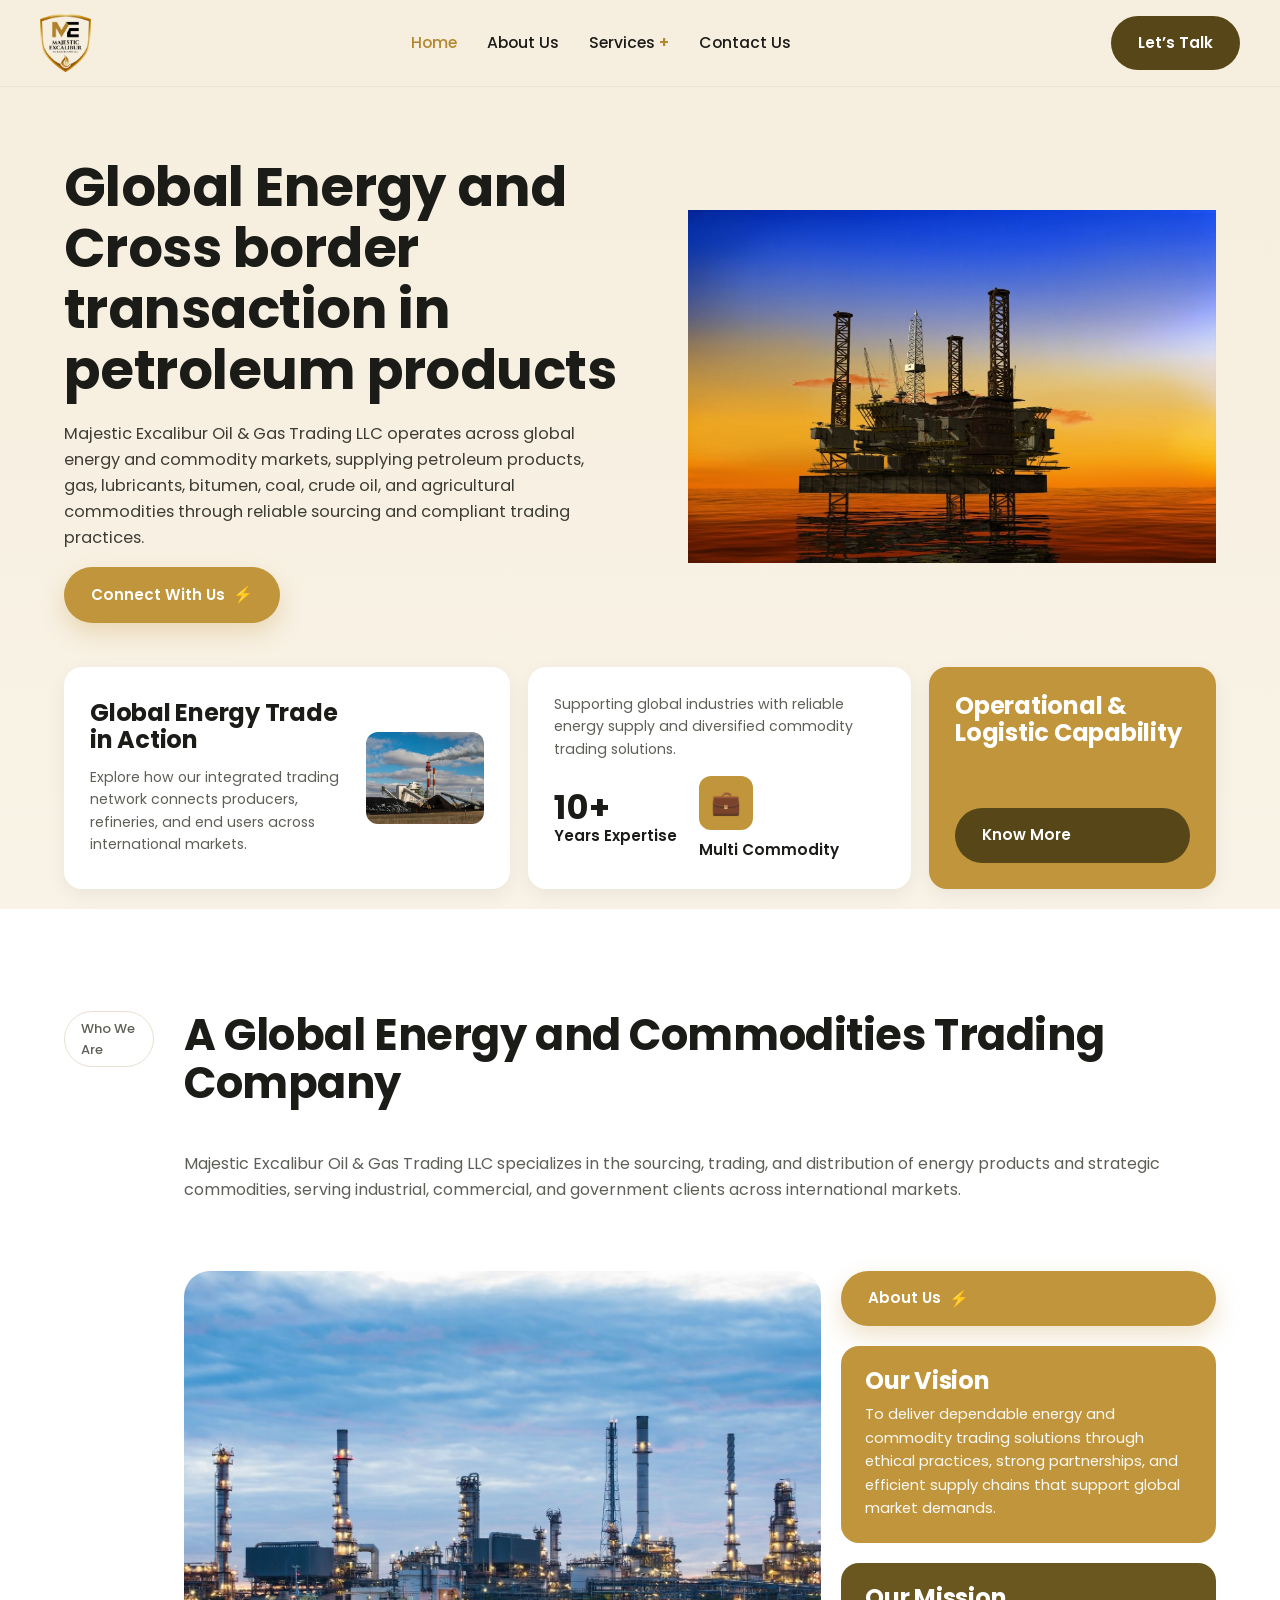
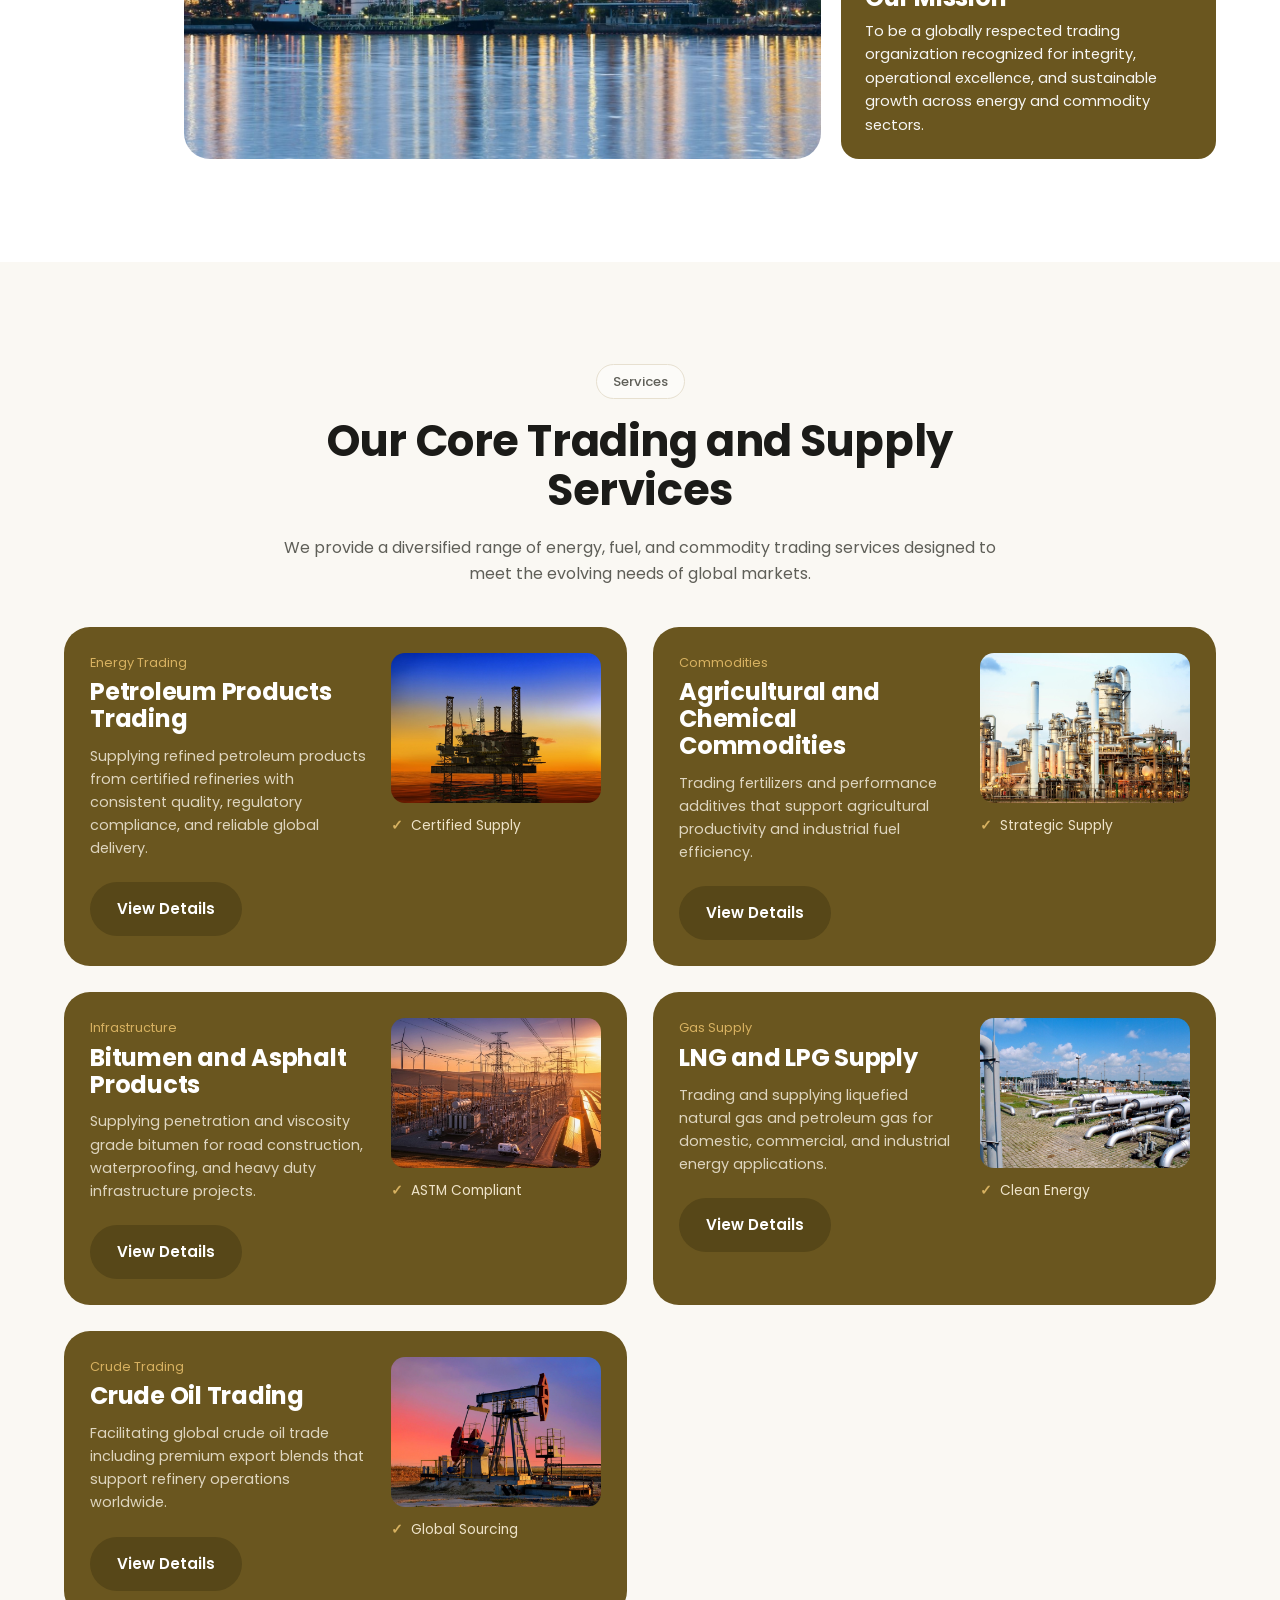
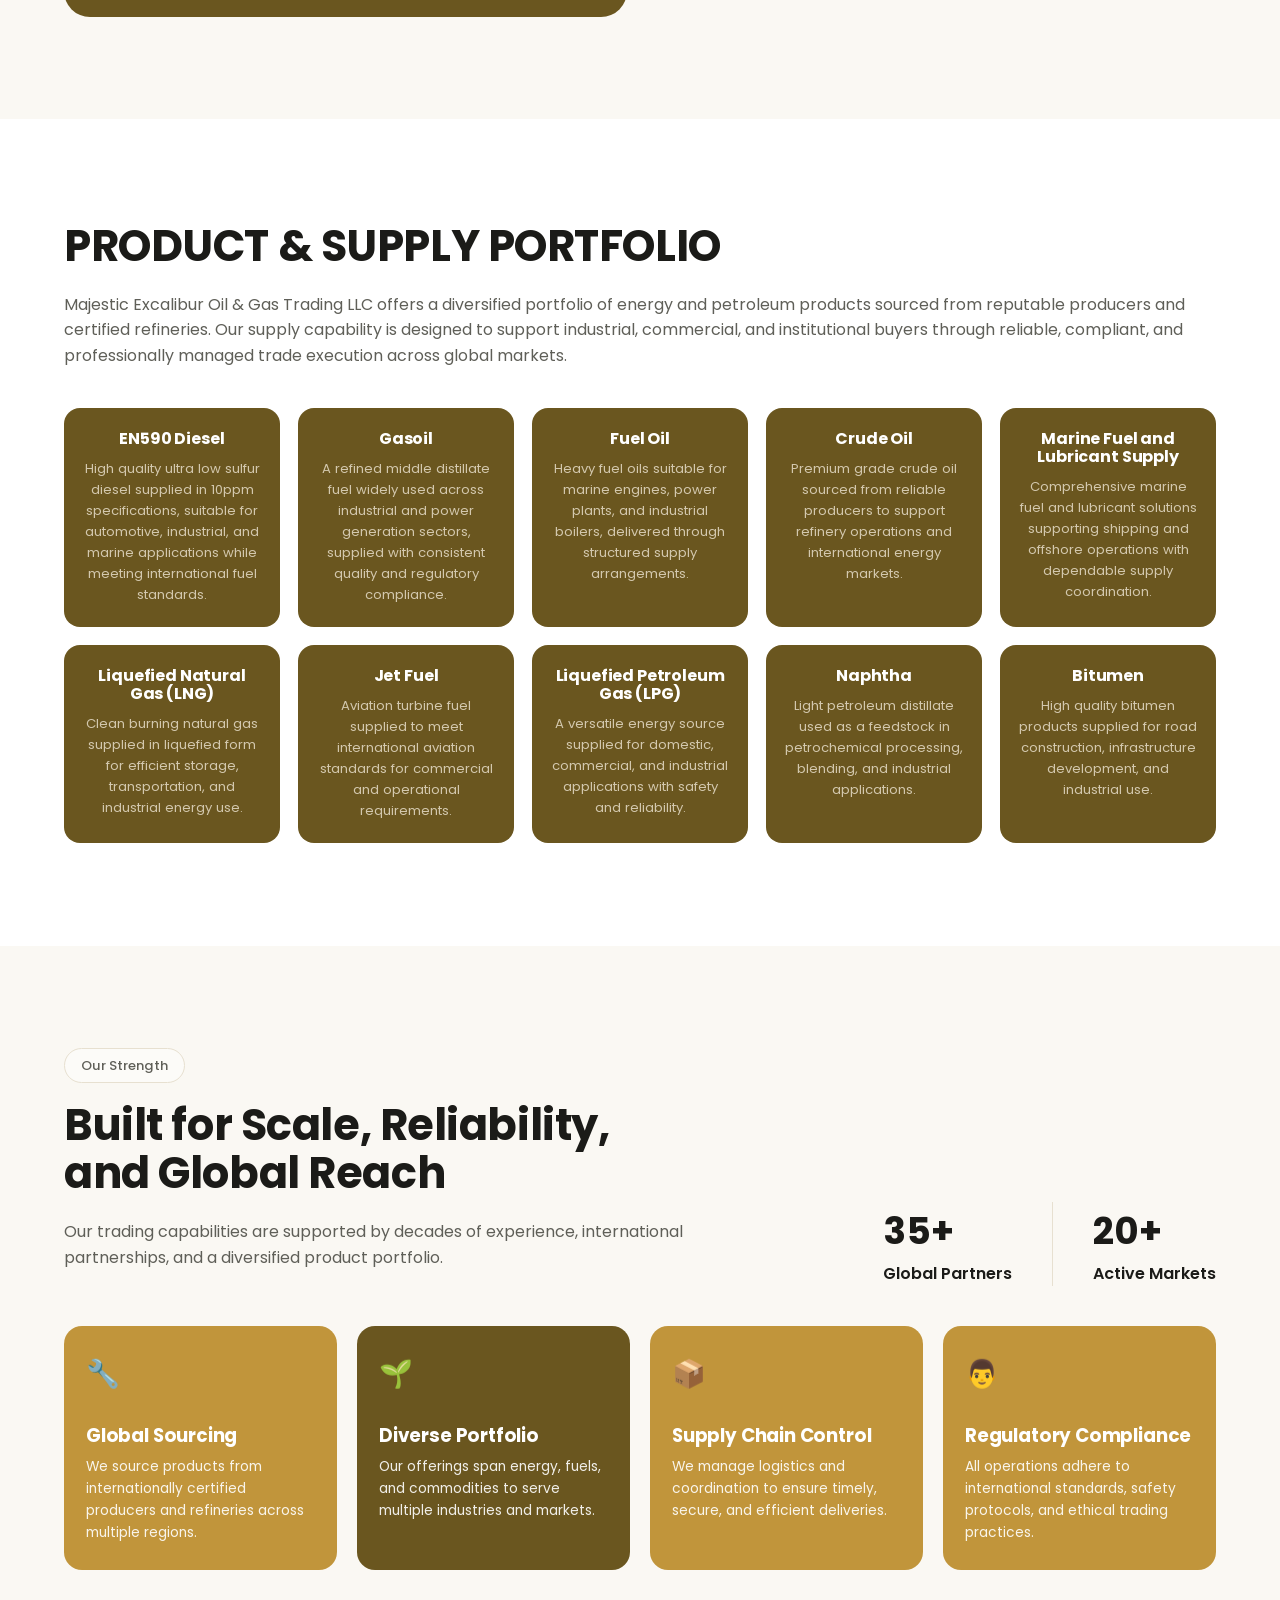
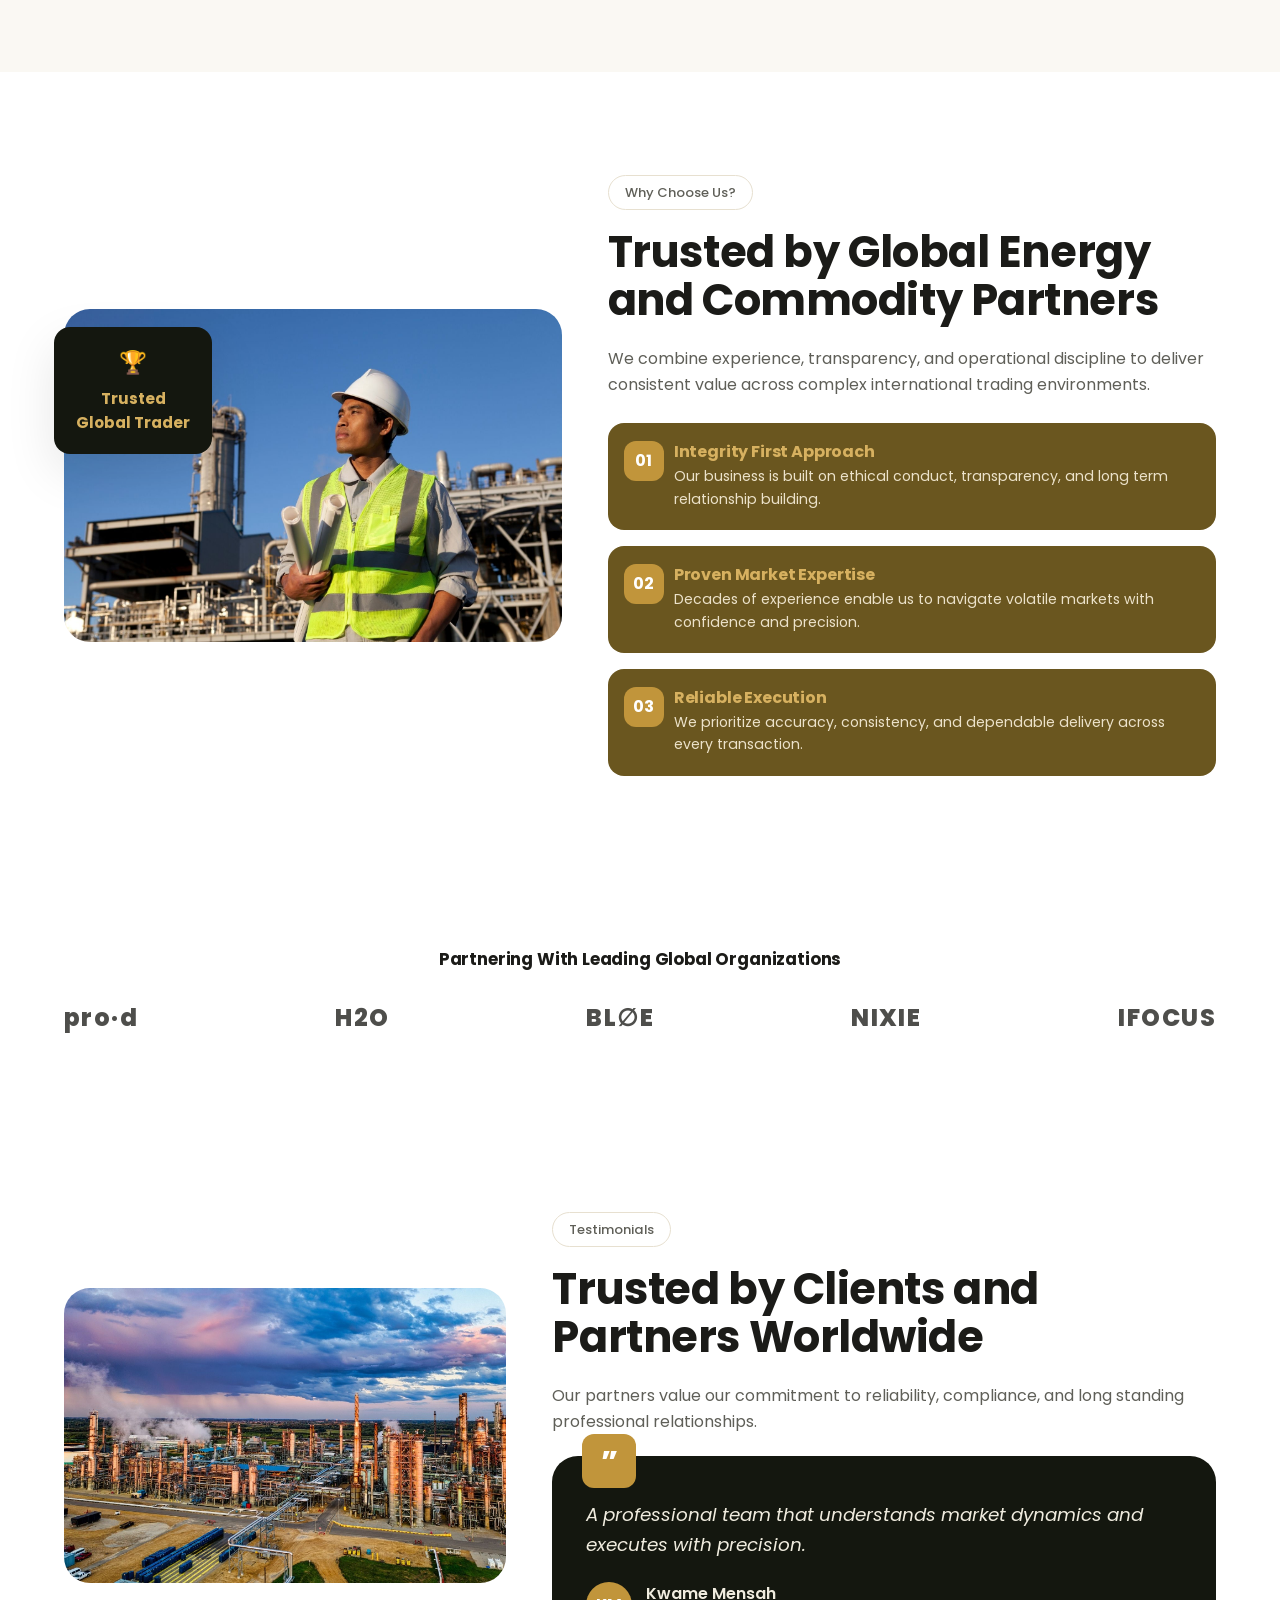
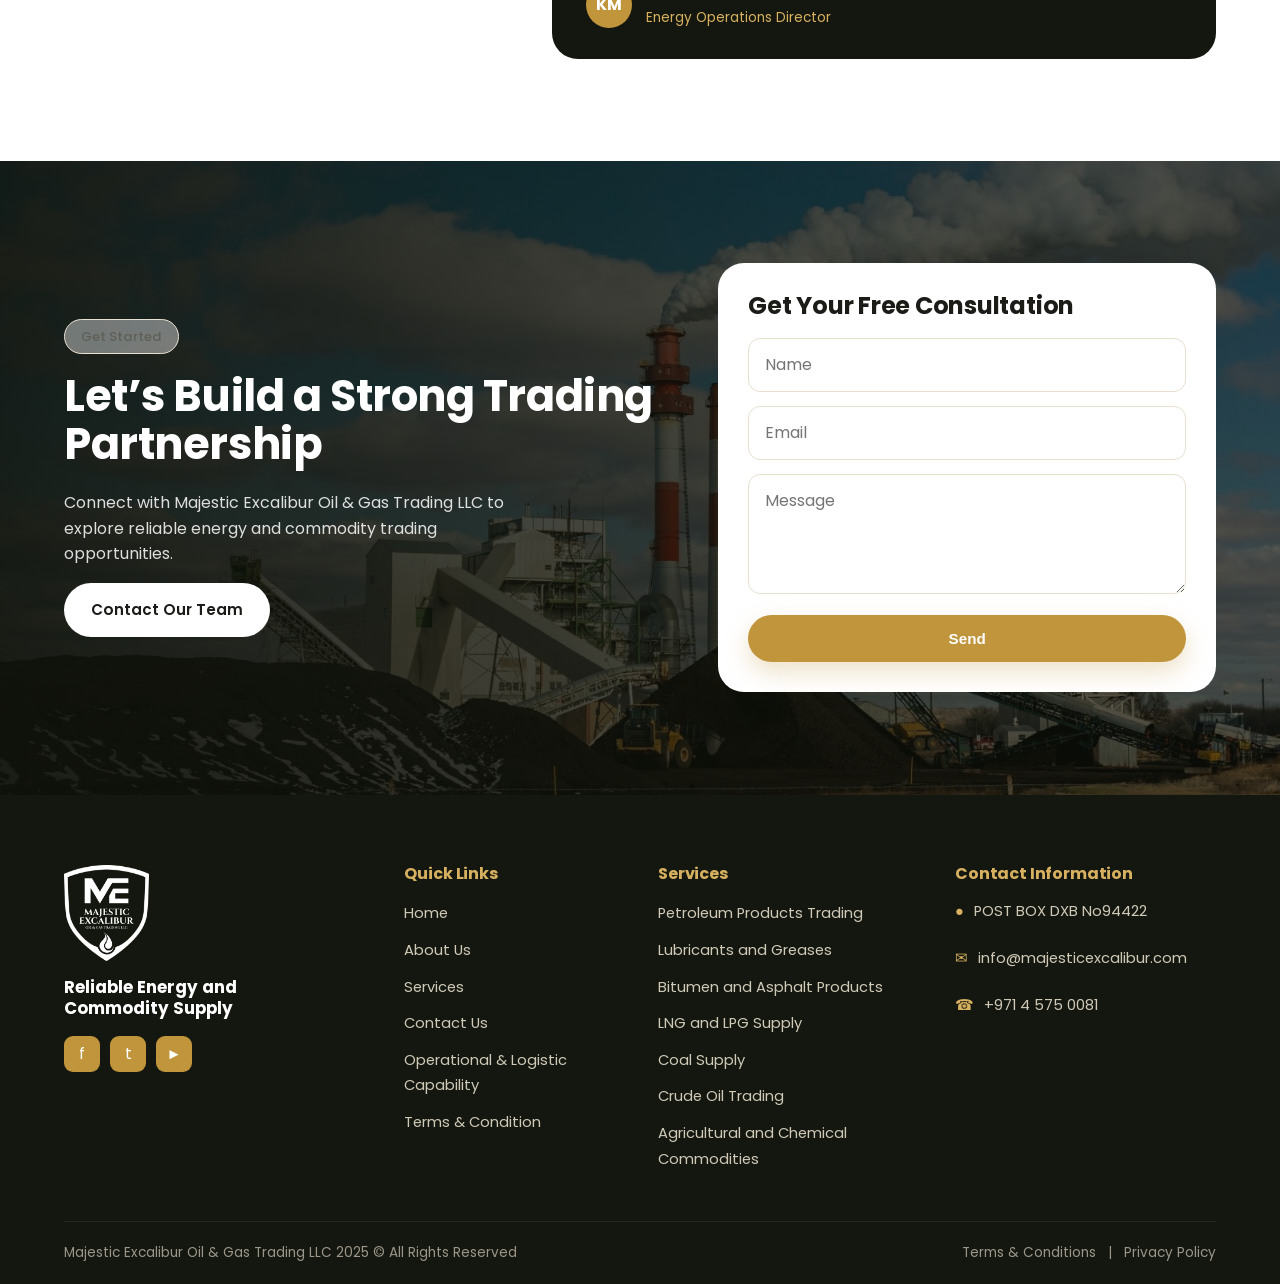
==== commit a908b802: "Build Majestic Excalibur oil & gas trading website Add a complete static (HTML/CSS/JS) marketing sit" ====
--- a/index.html
+++ b/index.html
@@ -1,442 +1,330 @@
 <!DOCTYPE html>
 <html lang="en">
 <head>
-  <meta charset="UTF-8">
-  <meta name="viewport" content="width=device-width, initial-scale=1">
-  <script>document.documentElement.classList.add('js');</script>
-  <title>Majestic Excalibur — Oil &amp; Gas Trading LLC | Global Energy &amp; Commodities</title>
-  <meta name="description" content="Majestic Excalibur Oil &amp; Gas Trading LLC is a global energy and commodity trading company sourcing, supplying and distributing crude oil, refined fuels, LNG, bitumen, coal and more across international markets.">
-  <meta name="theme-color" content="#0b1e34">
-  <link rel="canonical" href="https://majesticexcalibur.com/">
-  <link rel="icon" href="image/logos/favicon.svg" type="image/svg+xml">
-  <link rel="apple-touch-icon" href="image/logos/favicon.svg">
-  <link rel="manifest" href="site.webmanifest">
-
-  <!-- Open Graph / Twitter -->
-  <meta property="og:type" content="website">
-  <meta property="og:site_name" content="Majestic Excalibur Oil &amp; Gas Trading LLC">
-  <meta property="og:title" content="Majestic Excalibur — Global Energy &amp; Commodity Trading">
-  <meta property="og:description" content="Reliable sourcing, trading and distribution of energy products and strategic commodities across international markets.">
-  <meta property="og:url" content="https://majesticexcalibur.com/">
-  <meta property="og:image" content="image/hero/home-hero.svg">
-  <meta name="twitter:card" content="summary_large_image">
-
-  <!-- Fonts (non-blocking) -->
-  <link rel="preconnect" href="https://fonts.googleapis.com">
-  <link rel="preconnect" href="https://fonts.gstatic.com" crossorigin>
-  <link rel="stylesheet" href="https://fonts.googleapis.com/css2?family=Inter:wght@400;500;600&family=Poppins:wght@600;700&display=swap">
-
-  <!-- Styles (modular) -->
-  <link rel="stylesheet" href="css/base.css">
-  <link rel="stylesheet" href="css/layout.css">
-  <link rel="stylesheet" href="css/components.css">
-  <link rel="stylesheet" href="css/responsive.css">
-
-  <!-- Organization structured data -->
-  <script type="application/ld+json">
-  {
-    "@context": "https://schema.org",
-    "@type": "Organization",
-    "name": "Majestic Excalibur Oil & Gas Trading LLC",
-    "url": "https://majesticexcalibur.com/",
-    "logo": "https://majesticexcalibur.com/image/logos/majestic-excalibur-logo.svg",
-    "description": "Global energy and commodity trading company sourcing, supplying and distributing high-quality energy products across international markets.",
-    "address": { "@type": "PostalAddress", "addressLocality": "Dubai", "addressCountry": "AE" },
-    "sameAs": []
-  }
-  </script>
+<meta charset="UTF-8">
+<meta name="viewport" content="width=device-width, initial-scale=1.0">
+<title>Majestic Excalibur Oil &amp; Gas Trading LLC | Global Energy &amp; Commodity Trading</title>
+<meta name="description" content="Majestic Excalibur Oil & Gas Trading LLC operates across global energy and commodity markets, supplying petroleum products, gas, lubricants, bitumen, coal, crude oil, and agricultural commodities.">
+<link rel="icon" href="assets/images/logo.png">
+<link rel="preconnect" href="https://fonts.googleapis.com">
+<link rel="preconnect" href="https://fonts.gstatic.com" crossorigin>
+<link href="https://fonts.googleapis.com/css2?family=Poppins:wght@400;500;600;700;800&display=swap" rel="stylesheet">
+<link rel="stylesheet" href="assets/css/style.css">
 </head>
 <body>
-  <a class="skip-link" href="#main">Skip to content</a>
-
-  <!-- ============================ HEADER ============================ -->
-  <header class="site-header">
-    <div class="container site-header__inner">
-      <a class="brand" href="index.html" aria-label="Majestic Excalibur — home">
-        <img src="image/logos/majestic-excalibur-logo-light.svg" alt="Majestic Excalibur Oil &amp; Gas Trading" width="300" height="60">
-      </a>
-      <nav class="primary-nav" id="primary-nav" aria-label="Primary">
-        <a href="index.html" aria-current="page">Home</a>
-        <a href="about.html">About</a>
-        <a href="products.html">Products</a>
-        <a href="services.html">Services</a>
-        <a href="contact.html">Contact</a>
-        <a class="btn btn--primary btn--sm" href="contact.html">Request a Quote</a>
-      </nav>
-      <div class="header-actions">
-        <a class="btn btn--primary btn--sm" href="contact.html">Request a Quote</a>
-        <button class="nav-toggle" type="button" aria-label="Toggle menu" aria-controls="primary-nav" aria-expanded="false">
-          <span></span>
-        </button>
-      </div>
-    </div>
-  </header>
-
-  <main id="main">
-    <!-- ============================ HERO ============================ -->
-    <section class="hero">
-      <div class="hero__media">
-        <img src="image/hero/home-hero.svg" alt="" aria-hidden="true">
-      </div>
-      <div class="container hero__inner">
-        <div class="hero__content">
-          <span class="eyebrow">Global Energy &amp; Commodity Trading</span>
-          <h1>Powering global markets with <span class="accent">trusted energy trade</span></h1>
-          <p class="hero__lead">
-            Majestic Excalibur Oil &amp; Gas Trading LLC sources, supplies and distributes
-            high-quality petroleum products, gas and strategic commodities — connecting
-            certified producers with industrial, commercial and government buyers worldwide.
-          </p>
-          <div class="hero__actions">
-            <a class="btn btn--primary" href="products.html">
-              Explore Our Products
-              <svg viewBox="0 0 24 24" fill="none" aria-hidden="true"><path d="M5 12h14M13 6l6 6-6 6" stroke="currentColor" stroke-width="2" stroke-linecap="round" stroke-linejoin="round"/></svg>
-            </a>
-            <a class="btn btn--outline" href="contact.html">Contact Trading Desk</a>
-          </div>
-          <div class="hero__stats">
-            <div class="stat">
-              <div class="stat__num"><span data-count="25">0</span><span class="suffix">+</span></div>
-              <div class="stat__label">Years of trading expertise</div>
-            </div>
-            <div class="stat">
-              <div class="stat__num"><span data-count="40">0</span><span class="suffix">+</span></div>
-              <div class="stat__label">Countries served</div>
-            </div>
-            <div class="stat">
-              <div class="stat__num"><span data-count="12">0</span></div>
-              <div class="stat__label">Product categories</div>
-            </div>
-          </div>
-        </div>
-      </div>
-    </section>
-
-    <!-- ======================= TRUST / VALUES STRIP ======================= -->
-    <section class="section section--alt" style="padding-block: clamp(2rem,4vw,3rem);">
-      <div class="container">
-        <ul class="trust-strip reveal">
-          <li><svg viewBox="0 0 24 24" fill="none" aria-hidden="true"><path d="M12 3l7 3v5c0 4.5-3 8-7 10-4-2-7-5.5-7-10V6l7-3z" stroke="currentColor" stroke-width="1.8" stroke-linejoin="round"/></svg> Certified &amp; Compliant Sourcing</li>
-          <li><svg viewBox="0 0 24 24" fill="none" aria-hidden="true"><circle cx="12" cy="12" r="9" stroke="currentColor" stroke-width="1.8"/><path d="M8 12l3 3 5-6" stroke="currentColor" stroke-width="1.8" stroke-linecap="round" stroke-linejoin="round"/></svg> Transparent Trade Execution</li>
-          <li><svg viewBox="0 0 24 24" fill="none" aria-hidden="true"><path d="M3 12a9 9 0 1018 0 9 9 0 10-18 0z" stroke="currentColor" stroke-width="1.8"/><path d="M3 12h18M12 3c2.5 2.5 2.5 15 0 18M12 3C9.5 5.5 9.5 18.5 12 21" stroke="currentColor" stroke-width="1.4"/></svg> Worldwide Logistics Network</li>
-          <li><svg viewBox="0 0 24 24" fill="none" aria-hidden="true"><path d="M12 2l2.4 6.9H22l-6 4.4 2.3 7-6.3-4.6L5.7 20 8 13.3l-6-4.4h7.6L12 2z" stroke="currentColor" stroke-width="1.6" stroke-linejoin="round"/></svg> Uncompromising Quality</li>
+<header class="site-header">
+  <div class="container nav">
+    <a class="brand" href="index.html" aria-label="Majestic Excalibur Oil &amp; Gas Trading LLC home">
+      <img src="assets/images/logo.png" alt="Majestic Excalibur Oil &amp; Gas Trading LLC logo">
+    </a>
+    <nav>
+      <ul class="nav-links">
+        <li><a href="index.html" class="active">Home</a></li>
+        <li><a href="about.html">About Us</a></li>
+        <li class="has-dropdown">
+          <a href="services.html">Services</a>
+          <ul class="dropdown">
+          <li><a href="petroleum.html">Petroleum Products Trading</a></li>
+          <li><a href="lubricants.html">Lubricants and Greases</a></li>
+          <li><a href="bitumen.html">Bitumen and Asphalt Products</a></li>
+          <li><a href="lng-lpg.html">LNG and LPG Supply</a></li>
+          <li><a href="coal-supply.html">Coal Supply</a></li>
+          <li><a href="crude-oil.html">Crude Oil Trading</a></li>
+          <li><a href="agricultural-chemical.html">Agricultural and Chemical Commodities</a></li>
+          </ul>
+        </li>
+        <li><a href="contact.html">Contact Us</a></li>
+      </ul>
+    </nav>
+    <div class="nav-cta">
+      <a class="btn btn--dark" href="contact.html">Let&rsquo;s Talk</a>
+      <button class="nav-toggle" aria-label="Toggle navigation"><span></span><span></span><span></span></button>
+    </div>
+  </div>
+</header>
+
+<section class="hero">
+  <div class="container">
+    <div class="hero-grid">
+      <div>
+        <h1>Global Energy and Cross border transaction in petroleum products</h1>
+        <p class="lead">Majestic Excalibur Oil &amp; Gas Trading LLC operates across global energy and commodity markets, supplying petroleum products, gas, lubricants, bitumen, coal, crude oil, and agricultural commodities through reliable sourcing and compliant trading practices.</p>
+        <a class="btn btn--gold" href="contact.html">Connect With Us <span class="spark">&#9889;</span></a>
+      </div>
+      <div class="hero-media">
+        <img src="assets/images/offshore-rig.jpg" alt="Offshore oil and gas platform">
+      </div>
+    </div>
+    <div class="hero-strip">
+      <div class="hs-card hs-card--split">
+        <div>
+          <h3>Global Energy Trade in Action</h3>
+          <p class="muted" style="font-size:.88rem;margin:0;">Explore how our integrated trading network connects producers, refineries, and end users across international markets.</p>
+        </div>
+        <img src="assets/images/coal-plant.jpg" alt="Energy facility">
+      </div>
+      <div class="hs-card">
+        <p class="muted" style="font-size:.88rem;">Supporting global industries with reliable energy supply and diversified commodity trading solutions.</p>
+        <div class="hs-stats">
+          <div><div class="num">10+</div><div class="lbl">Years Expertise</div></div>
+          <div><div class="hs-icon">&#128188;</div><div class="lbl">Multi Commodity</div></div>
+        </div>
+      </div>
+      <div class="hs-card hs-card--gold">
+        <h3>Operational &amp; Logistic Capability</h3>
+        <a class="btn btn--dark" href="services.html">Know More</a>
+      </div>
+    </div>
+  </div>
+</section>
+
+<section class="section">
+  <div class="container about-split">
+    <span class="pill">Who We Are</span>
+    <div class="about-body">
+      <h2>A Global Energy and Commodities Trading Company</h2>
+      <p class="muted">Majestic Excalibur Oil &amp; Gas Trading LLC specializes in the sourcing, trading, and distribution of energy products and strategic commodities, serving industrial, commercial, and government clients across international markets.</p>
+      <div class="about-visual">
+        <img src="assets/images/refinery-water.jpg" alt="Refinery at dusk">
+        <div class="vm-col">
+          <a class="btn btn--gold vm-cta" href="about.html">About Us <span class="spark">&#9889;</span></a>
+          <div class="vm-card"><h3>Our Vision</h3><p>To deliver dependable energy and commodity trading solutions through ethical practices, strong partnerships, and efficient supply chains that support global market demands.</p></div>
+          <div class="vm-card vm-card--brown"><h3>Our Mission</h3><p>To be a globally respected trading organization recognized for integrity, operational excellence, and sustainable growth across energy and commodity sectors.</p></div>
+        </div>
+      </div>
+    </div>
+  </div>
+</section>
+
+<section class="section section--soft">
+  <div class="container">
+    <div class="sec-head sec-head--center">
+      <span class="pill">Services</span>
+      <h2>Our Core Trading and Supply Services</h2>
+      <p class="muted">We provide a diversified range of energy, fuel, and commodity trading services designed to meet the evolving needs of global markets.</p>
+    </div>
+    <div class="serv-grid">
+      <article class="serv-card">
+        <div>
+          <div class="eyebrow">Energy Trading</div>
+          <h3>Petroleum Products Trading</h3>
+          <p>Supplying refined petroleum products from certified refineries with consistent quality, regulatory compliance, and reliable global delivery.</p>
+          <a class="btn btn--dark" href="petroleum.html">View Details</a>
+        </div>
+        <div class="serv-card__media">
+          <img src="assets/images/offshore-rig.jpg" alt="Petroleum Products Trading">
+          <span class="check">Certified Supply</span>
+        </div>
+      </article>
+      <article class="serv-card">
+        <div>
+          <div class="eyebrow">Commodities</div>
+          <h3>Agricultural and Chemical Commodities</h3>
+          <p>Trading fertilizers and performance additives that support agricultural productivity and industrial fuel efficiency.</p>
+          <a class="btn btn--dark" href="agricultural-chemical.html">View Details</a>
+        </div>
+        <div class="serv-card__media">
+          <img src="assets/images/petrochemical.jpg" alt="Agricultural and Chemical Commodities">
+          <span class="check">Strategic Supply</span>
+        </div>
+      </article>
+      <article class="serv-card">
+        <div>
+          <div class="eyebrow">Infrastructure</div>
+          <h3>Bitumen and Asphalt Products</h3>
+          <p>Supplying penetration and viscosity grade bitumen for road construction, waterproofing, and heavy duty infrastructure projects.</p>
+          <a class="btn btn--dark" href="bitumen.html">View Details</a>
+        </div>
+        <div class="serv-card__media">
+          <img src="assets/images/power-lines.jpg" alt="Bitumen and Asphalt Products">
+          <span class="check">ASTM Compliant</span>
+        </div>
+      </article>
+      <article class="serv-card">
+        <div>
+          <div class="eyebrow">Gas Supply</div>
+          <h3>LNG and LPG Supply</h3>
+          <p>Trading and supplying liquefied natural gas and petroleum gas for domestic, commercial, and industrial energy applications.</p>
+          <a class="btn btn--dark" href="lng-lpg.html">View Details</a>
+        </div>
+        <div class="serv-card__media">
+          <img src="assets/images/pipelines.jpg" alt="LNG and LPG Supply">
+          <span class="check">Clean Energy</span>
+        </div>
+      </article>
+      <article class="serv-card serv-card--last">
+        <div>
+          <div class="eyebrow">Crude Trading</div>
+          <h3>Crude Oil Trading</h3>
+          <p>Facilitating global crude oil trade including premium export blends that support refinery operations worldwide.</p>
+          <a class="btn btn--dark" href="crude-oil.html">View Details</a>
+        </div>
+        <div class="serv-card__media">
+          <img src="assets/images/pumpjack.jpg" alt="Crude Oil Trading">
+          <span class="check">Global Sourcing</span>
+        </div>
+      </article>
+    </div>
+  </div>
+</section>
+
+<section class="section">
+  <div class="container">
+    <h2>PRODUCT &amp; SUPPLY PORTFOLIO</h2>
+    <p class="muted max-760" style="max-width:100%;">Majestic Excalibur Oil &amp; Gas Trading LLC offers a diversified portfolio of energy and petroleum products sourced from reputable producers and certified refineries. Our supply capability is designed to support industrial, commercial, and institutional buyers through reliable, compliant, and professionally managed trade execution across global markets.</p>
+    <div class="portfolio-grid">
+      <div class="pf-card"><h4>EN590 Diesel</h4><p>High quality ultra low sulfur diesel supplied in 10ppm specifications, suitable for automotive, industrial, and marine applications while meeting international fuel standards.</p></div>
+      <div class="pf-card"><h4>Gasoil</h4><p>A refined middle distillate fuel widely used across industrial and power generation sectors, supplied with consistent quality and regulatory compliance.</p></div>
+      <div class="pf-card"><h4>Fuel Oil</h4><p>Heavy fuel oils suitable for marine engines, power plants, and industrial boilers, delivered through structured supply arrangements.</p></div>
+      <div class="pf-card"><h4>Crude Oil</h4><p>Premium grade crude oil sourced from reliable producers to support refinery operations and international energy markets.</p></div>
+      <div class="pf-card"><h4>Marine Fuel and Lubricant Supply</h4><p>Comprehensive marine fuel and lubricant solutions supporting shipping and offshore operations with dependable supply coordination.</p></div>
+      <div class="pf-card"><h4>Liquefied Natural Gas (LNG)</h4><p>Clean burning natural gas supplied in liquefied form for efficient storage, transportation, and industrial energy use.</p></div>
+      <div class="pf-card"><h4>Jet Fuel</h4><p>Aviation turbine fuel supplied to meet international aviation standards for commercial and operational requirements.</p></div>
+      <div class="pf-card"><h4>Liquefied Petroleum Gas (LPG)</h4><p>A versatile energy source supplied for domestic, commercial, and industrial applications with safety and reliability.</p></div>
+      <div class="pf-card"><h4>Naphtha</h4><p>Light petroleum distillate used as a feedstock in petrochemical processing, blending, and industrial applications.</p></div>
+      <div class="pf-card"><h4>Bitumen</h4><p>High quality bitumen products supplied for road construction, infrastructure development, and industrial use.</p></div>
+    </div>
+  </div>
+</section>
+
+<section class="section section--soft">
+  <div class="container">
+    <div class="strength-top">
+      <div>
+        <span class="pill">Our Strength</span>
+        <h2>Built for Scale, Reliability, and Global Reach</h2>
+        <p class="muted">Our trading capabilities are supported by decades of experience, international partnerships, and a diversified product portfolio.</p>
+      </div>
+      <div class="strength-stats">
+        <div class="item"><div class="num">35+</div><div class="lbl">Global Partners</div></div>
+        <div class="item"><div class="num">20+</div><div class="lbl">Active Markets</div></div>
+      </div>
+    </div>
+    <div class="strength-grid">
+      <div class="strength-card"><div class="ic">&#128295;</div><h3>Global Sourcing</h3><p>We source products from internationally certified producers and refineries across multiple regions.</p></div>
+      <div class="strength-card strength-card--brown"><div class="ic">&#127793;</div><h3>Diverse Portfolio</h3><p>Our offerings span energy, fuels, and commodities to serve multiple industries and markets.</p></div>
+      <div class="strength-card"><div class="ic">&#128230;</div><h3>Supply Chain Control</h3><p>We manage logistics and coordination to ensure timely, secure, and efficient deliveries.</p></div>
+      <div class="strength-card"><div class="ic">&#128104;</div><h3>Regulatory Compliance</h3><p>All operations adhere to international standards, safety protocols, and ethical trading practices.</p></div>
+    </div>
+  </div>
+</section>
+
+<section class="section">
+  <div class="container why-grid">
+    <div class="why-media">
+      <div class="why-badge"><span class="ic">&#127942;</span>Trusted<br>Global Trader</div>
+      <img src="assets/images/engineer.jpg" alt="Engineer at an energy facility">
+    </div>
+    <div>
+      <span class="pill">Why Choose Us?</span>
+      <h2>Trusted by Global Energy and Commodity Partners</h2>
+      <p class="muted">We combine experience, transparency, and operational discipline to deliver consistent value across complex international trading environments.</p>
+      <div class="why-list">
+        <div class="why-item"><span class="no">01</span><h4>Integrity First Approach</h4><p>Our business is built on ethical conduct, transparency, and long term relationship building.</p></div>
+        <div class="why-item"><span class="no">02</span><h4>Proven Market Expertise</h4><p>Decades of experience enable us to navigate volatile markets with confidence and precision.</p></div>
+        <div class="why-item"><span class="no">03</span><h4>Reliable Execution</h4><p>We prioritize accuracy, consistency, and dependable delivery across every transaction.</p></div>
+      </div>
+    </div>
+  </div>
+</section>
+
+<section class="section--tight">
+  <div class="container partners">
+    <h4>Partnering With Leading Global Organizations</h4>
+    <div class="partners-row">
+      <span>pro&middot;d</span><span>H2O</span><span>BL&#8709;E</span><span>NIXIE</span><span>IFOCUS</span>
+    </div>
+  </div>
+</section>
+
+
+<section class="section">
+  <div class="container testi-grid">
+    <div class="testi-media"><img src="assets/images/refinery-aerial.jpg" alt="Aerial view of refinery"></div>
+    <div>
+      <span class="pill">Testimonials</span>
+      <h2>Trusted by Clients and Partners Worldwide</h2>
+      <p class="muted">Our partners value our commitment to reliability, compliance, and long standing professional relationships.</p>
+      <div class="testi-card">
+        <div class="testi-quote">&rdquo;</div>
+        <blockquote>A professional team that understands market dynamics and executes with precision.</blockquote>
+        <div class="testi-author">
+          <div class="avatar">KM</div>
+          <div><div class="name">Kwame Mensah</div><div class="role">Energy Operations Director</div></div>
+        </div>
+      </div>
+    </div>
+  </div>
+</section>
+
+<section class="section cta">
+  <div class="container cta-grid">
+    <div>
+      <span class="pill">Get Started</span>
+      <h2>Let&rsquo;s Build a Strong Trading Partnership</h2>
+      <p>Connect with Majestic Excalibur Oil &amp; Gas Trading LLC to explore reliable energy and commodity trading opportunities.</p>
+      <a class="btn btn--light" href="contact.html">Contact Our Team</a>
+    </div>
+    <form class="cta-form" data-contact>
+      <h3>Get Your Free Consultation</h3>
+      <input class="field" type="text" name="name" placeholder="Name" required>
+      <input class="field" type="email" name="email" placeholder="Email" required>
+      <textarea class="field" name="message" placeholder="Message" required></textarea>
+      <button type="submit" class="btn btn--gold btn--block">Send</button>
+    </form>
+  </div>
+</section>
+
+<footer class="site-footer">
+  <div class="container">
+    <div class="footer-grid">
+      <div class="footer-brand">
+        <img src="assets/images/logo-white.png" alt="Majestic Excalibur logo">
+        <p>Reliable Energy and<br>Commodity Supply</p>
+        <div class="footer-social">
+          <a href="#" aria-label="Facebook">f</a>
+          <a href="#" aria-label="Twitter">t</a>
+          <a href="#" aria-label="YouTube">&#9658;</a>
+        </div>
+      </div>
+      <div class="footer-col">
+        <h4>Quick Links</h4>
+        <ul>
+          <li><a href="index.html">Home</a></li>
+          <li><a href="about.html">About Us</a></li>
+          <li><a href="services.html">Services</a></li>
+          <li><a href="contact.html">Contact Us</a></li>
+          <li><a href="services.html">Operational &amp; Logistic Capability</a></li>
+          <li><a href="#">Terms &amp; Condition</a></li>
         </ul>
       </div>
-    </section>
-
-    <!-- ============================ ABOUT PREVIEW ============================ -->
-    <section class="section" aria-labelledby="about-title">
-      <div class="container split">
-        <div class="split__media media-frame reveal">
-          <img src="image/about/company-overview.svg" alt="Illustration of a global energy trading network linking storage terminals and shipping routes">
-        </div>
-        <div class="split__content reveal" data-delay="1">
-          <span class="eyebrow">Who We Are</span>
-          <h2 id="about-title">A trusted partner in international energy trade</h2>
-          <p class="lead">
-            We combine decades of market experience with operational discipline to move
-            energy and commodities reliably across complex international markets.
-          </p>
-          <p>
-            From crude oil and refined fuels to LNG, bitumen and coal, our diversified
-            portfolio is sourced from internationally certified producers and refineries.
-            Built on integrity, transparency and long-term relationships, we help our
-            clients navigate volatile markets with confidence and precision.
-          </p>
-          <ul class="checklist">
-            <li><svg viewBox="0 0 24 24" fill="none" aria-hidden="true"><path d="M5 13l4 4 10-11" stroke="currentColor" stroke-width="2.2" stroke-linecap="round" stroke-linejoin="round"/></svg> Diversified, high-quality product portfolio</li>
-            <li><svg viewBox="0 0 24 24" fill="none" aria-hidden="true"><path d="M5 13l4 4 10-11" stroke="currentColor" stroke-width="2.2" stroke-linecap="round" stroke-linejoin="round"/></svg> International partnerships &amp; certified supply</li>
-            <li><svg viewBox="0 0 24 24" fill="none" aria-hidden="true"><path d="M5 13l4 4 10-11" stroke="currentColor" stroke-width="2.2" stroke-linecap="round" stroke-linejoin="round"/></svg> Compliant, professionally managed execution</li>
-          </ul>
-          <p style="margin-top:1.75rem;">
-            <a class="link-arrow" href="about.html">More about our company
-              <svg viewBox="0 0 24 24" fill="none" aria-hidden="true" width="20" height="20"><path d="M5 12h14M13 6l6 6-6 6" stroke="currentColor" stroke-width="2" stroke-linecap="round" stroke-linejoin="round"/></svg>
-            </a>
-          </p>
-        </div>
-      </div>
-    </section>
-
-    <!-- ============================ CAPABILITIES ============================ -->
-    <section class="section section--alt" aria-labelledby="cap-title">
-      <div class="container">
-        <div class="section-head section-head--center reveal">
-          <span class="eyebrow eyebrow--center">What We Do</span>
-          <h2 id="cap-title">End-to-end trading capabilities</h2>
-          <p>Four connected disciplines that keep supply reliable, compliant and competitive
-             from origin to destination.</p>
-        </div>
-        <div class="grid grid--4">
-          <article class="card reveal">
-            <div class="icon-badge"><svg viewBox="0 0 24 24" fill="none" aria-hidden="true"><circle cx="11" cy="11" r="7" stroke="currentColor" stroke-width="1.8"/><path d="M16 16l5 5" stroke="currentColor" stroke-width="1.8" stroke-linecap="round"/></svg></div>
-            <h3>Sourcing &amp; Procurement</h3>
-            <p>Direct access to certified producers and refineries, securing consistent quality and supply.</p>
-          </article>
-          <article class="card reveal" data-delay="1">
-            <div class="icon-badge"><svg viewBox="0 0 24 24" fill="none" aria-hidden="true"><path d="M4 18V9M10 18V5M16 18v-6M4 18h16" stroke="currentColor" stroke-width="1.8" stroke-linecap="round"/></svg></div>
-            <h3>Global Trading</h3>
-            <p>Structured physical trade backed by market insight, risk management and financial discipline.</p>
-          </article>
-          <article class="card reveal" data-delay="2">
-            <div class="icon-badge"><svg viewBox="0 0 24 24" fill="none" aria-hidden="true"><path d="M3 7h11v8H3zM14 10h4l3 3v2h-7z" stroke="currentColor" stroke-width="1.8" stroke-linejoin="round"/><circle cx="7" cy="17" r="2" stroke="currentColor" stroke-width="1.8"/><circle cx="17" cy="17" r="2" stroke="currentColor" stroke-width="1.8"/></svg></div>
-            <h3>Distribution &amp; Logistics</h3>
-            <p>Sea, land and storage logistics coordinated for on-time, cost-efficient delivery worldwide.</p>
-          </article>
-          <article class="card reveal" data-delay="3">
-            <div class="icon-badge"><svg viewBox="0 0 24 24" fill="none" aria-hidden="true"><path d="M12 3l7 3v5c0 4.5-3 8-7 10-4-2-7-5.5-7-10V6l7-3z" stroke="currentColor" stroke-width="1.8" stroke-linejoin="round"/><path d="M9 12l2 2 4-4" stroke="currentColor" stroke-width="1.8" stroke-linecap="round" stroke-linejoin="round"/></svg></div>
-            <h3>Quality &amp; Compliance</h3>
-            <p>Independent inspection and full regulatory compliance safeguard every shipment.</p>
-          </article>
-        </div>
-      </div>
-    </section>
-
-    <!-- ============================ PRODUCTS ============================ -->
-    <section class="section" aria-labelledby="prod-title">
-      <div class="container">
-        <div class="section-head reveal" style="display:flex;justify-content:space-between;align-items:flex-end;gap:1.5rem;flex-wrap:wrap;max-width:none;">
-          <div style="max-width:640px;">
-            <span class="eyebrow">Our Portfolio</span>
-            <h2 id="prod-title">Energy products &amp; strategic commodities</h2>
-            <p style="color:var(--muted);margin-top:.75rem;">A diversified range supplied to international specifications for industrial,
-               commercial and institutional buyers.</p>
-          </div>
-          <a class="btn btn--ghost" href="products.html">View all products</a>
-        </div>
-
-        <div class="grid grid--3">
-          <!-- Crude Oil -->
-          <article class="product-card reveal">
-            <div class="product-card__top">
-              <svg viewBox="0 0 24 24" fill="none" aria-hidden="true"><path d="M12 3c4 5 6 8 6 11a6 6 0 11-12 0c0-3 2-6 6-11z" stroke="currentColor" stroke-width="1.6" stroke-linejoin="round"/></svg>
-            </div>
-            <div class="product-card__body">
-              <h3>Crude Oil</h3>
-              <p>Premium-grade crude sourced from reliable producers to support refinery operations and energy markets.</p>
-              <a class="link-arrow" href="products.html#crude-oil">Details <svg viewBox="0 0 24 24" fill="none" aria-hidden="true" width="18" height="18"><path d="M5 12h14M13 6l6 6-6 6" stroke="currentColor" stroke-width="2" stroke-linecap="round" stroke-linejoin="round"/></svg></a>
-            </div>
-          </article>
-          <!-- Diesel -->
-          <article class="product-card reveal" data-delay="1">
-            <div class="product-card__top">
-              <svg viewBox="0 0 24 24" fill="none" aria-hidden="true"><path d="M5 21V6a2 2 0 012-2h6a2 2 0 012 2v15M4 21h12" stroke="currentColor" stroke-width="1.6" stroke-linejoin="round"/><path d="M7 9h6M15 8l3 3v6a2 2 0 01-4 0" stroke="currentColor" stroke-width="1.6" stroke-linecap="round"/></svg>
-            </div>
-            <div class="product-card__body">
-              <h3>EN590 / ULSD Diesel</h3>
-              <p>Ultra-low-sulfur diesel in 10 ppm specification for automotive, industrial and marine applications.</p>
-              <a class="link-arrow" href="products.html#diesel">Details <svg viewBox="0 0 24 24" fill="none" aria-hidden="true" width="18" height="18"><path d="M5 12h14M13 6l6 6-6 6" stroke="currentColor" stroke-width="2" stroke-linecap="round" stroke-linejoin="round"/></svg></a>
-            </div>
-          </article>
-          <!-- Jet Fuel -->
-          <article class="product-card reveal" data-delay="2">
-            <div class="product-card__top">
-              <svg viewBox="0 0 24 24" fill="none" aria-hidden="true"><path d="M2 14l20-7-7 20-3-8-10-5z" stroke="currentColor" stroke-width="1.6" stroke-linejoin="round"/></svg>
-            </div>
-            <div class="product-card__body">
-              <h3>Jet Fuel (Jet A-1)</h3>
-              <p>Aviation turbine fuel supplied to meet international aviation quality and safety standards.</p>
-              <a class="link-arrow" href="products.html#jet-fuel">Details <svg viewBox="0 0 24 24" fill="none" aria-hidden="true" width="18" height="18"><path d="M5 12h14M13 6l6 6-6 6" stroke="currentColor" stroke-width="2" stroke-linecap="round" stroke-linejoin="round"/></svg></a>
-            </div>
-          </article>
-          <!-- LNG -->
-          <article class="product-card reveal">
-            <div class="product-card__top">
-              <svg viewBox="0 0 24 24" fill="none" aria-hidden="true"><path d="M12 2c1 3-1 4-1 6a3 3 0 006 0c0-1 0-2-1-3 3 2 4 5 4 8a8 8 0 11-16 0c0-4 3-7 8-11z" stroke="currentColor" stroke-width="1.5" stroke-linejoin="round"/></svg>
-            </div>
-            <div class="product-card__body">
-              <h3>LNG &amp; Natural Gas</h3>
-              <p>Clean-burning natural gas in liquefied form for efficient storage, transport and industrial energy.</p>
-              <a class="link-arrow" href="products.html#lng">Details <svg viewBox="0 0 24 24" fill="none" aria-hidden="true" width="18" height="18"><path d="M5 12h14M13 6l6 6-6 6" stroke="currentColor" stroke-width="2" stroke-linecap="round" stroke-linejoin="round"/></svg></a>
-            </div>
-          </article>
-          <!-- Bitumen -->
-          <article class="product-card reveal" data-delay="1">
-            <div class="product-card__top">
-              <svg viewBox="0 0 24 24" fill="none" aria-hidden="true"><path d="M3 17h18M6 17l2-5h8l2 5M9 12l1-3h4l1 3" stroke="currentColor" stroke-width="1.6" stroke-linecap="round" stroke-linejoin="round"/><path d="M3 21h18" stroke="currentColor" stroke-width="1.6" stroke-linecap="round" stroke-dasharray="2 3"/></svg>
-            </div>
-            <div class="product-card__body">
-              <h3>Bitumen</h3>
-              <p>High-quality bitumen for road construction, infrastructure development and industrial use.</p>
-              <a class="link-arrow" href="products.html#bitumen">Details <svg viewBox="0 0 24 24" fill="none" aria-hidden="true" width="18" height="18"><path d="M5 12h14M13 6l6 6-6 6" stroke="currentColor" stroke-width="2" stroke-linecap="round" stroke-linejoin="round"/></svg></a>
-            </div>
-          </article>
-          <!-- Fuel Oil -->
-          <article class="product-card reveal" data-delay="2">
-            <div class="product-card__top">
-              <svg viewBox="0 0 24 24" fill="none" aria-hidden="true"><path d="M3 15h13l3-3 2 3v3H3z" stroke="currentColor" stroke-width="1.6" stroke-linejoin="round"/><path d="M5 15V9h6v6M8 5v4" stroke="currentColor" stroke-width="1.6" stroke-linecap="round"/><path d="M3 19c2 1.5 4 1.5 6 0s4-1.5 6 0 4 1.5 6 0" stroke="currentColor" stroke-width="1.4"/></svg>
-            </div>
-            <div class="product-card__body">
-              <h3>Heavy Fuel Oil (HFO)</h3>
-              <p>Heavy fuel oils suitable for marine engines, power plants and industrial boilers.</p>
-              <a class="link-arrow" href="products.html#hfo">Details <svg viewBox="0 0 24 24" fill="none" aria-hidden="true" width="18" height="18"><path d="M5 12h14M13 6l6 6-6 6" stroke="currentColor" stroke-width="2" stroke-linecap="round" stroke-linejoin="round"/></svg></a>
-            </div>
-          </article>
-        </div>
-      </div>
-    </section>
-
-    <!-- ============================ STATS (navy) ============================ -->
-    <section class="section section--navy" aria-labelledby="stats-title">
-      <div class="container">
-        <div class="section-head section-head--center reveal">
-          <span class="eyebrow eyebrow--center">By The Numbers</span>
-          <h2 id="stats-title">Scale you can rely on</h2>
-        </div>
-        <div class="grid grid--4 text-center">
-          <div class="reveal">
-            <div class="stat__num"><span data-count="25">0</span><span class="suffix">+</span></div>
-            <div class="stat__label">Years of experience</div>
-          </div>
-          <div class="reveal" data-delay="1">
-            <div class="stat__num"><span data-count="40">0</span><span class="suffix">+</span></div>
-            <div class="stat__label">Countries served</div>
-          </div>
-          <div class="reveal" data-delay="2">
-            <div class="stat__num"><span data-count="500">0</span><span class="suffix">K+</span></div>
-            <div class="stat__label">MT traded annually</div>
-          </div>
-          <div class="reveal" data-delay="3">
-            <div class="stat__num"><span data-count="150">0</span><span class="suffix">+</span></div>
-            <div class="stat__label">Global partners</div>
-          </div>
-        </div>
-      </div>
-    </section>
-
-    <!-- ============================ WHY CHOOSE US ============================ -->
-    <section class="section" aria-labelledby="why-title">
-      <div class="container">
-        <div class="section-head section-head--center reveal">
-          <span class="eyebrow eyebrow--center">Why Majestic Excalibur</span>
-          <h2 id="why-title">Built on trust, delivered with precision</h2>
-        </div>
-        <div class="grid grid--3">
-          <div class="feature-row reveal">
-            <div class="icon-badge"><svg viewBox="0 0 24 24" fill="none" aria-hidden="true"><path d="M3 12a9 9 0 1018 0 9 9 0 10-18 0z" stroke="currentColor" stroke-width="1.7"/><path d="M3 12h18M12 3c2.5 2.5 2.5 15 0 18M12 3C9.5 5.5 9.5 18.5 12 21" stroke="currentColor" stroke-width="1.3"/></svg></div>
-            <div><h3>Global Reach</h3><p>An international network of producers, partners and logistics providers across key markets.</p></div>
-          </div>
-          <div class="feature-row reveal" data-delay="1">
-            <div class="icon-badge"><svg viewBox="0 0 24 24" fill="none" aria-hidden="true"><path d="M12 3l7 3v5c0 4.5-3 8-7 10-4-2-7-5.5-7-10V6l7-3z" stroke="currentColor" stroke-width="1.7" stroke-linejoin="round"/></svg></div>
-            <div><h3>Compliance First</h3><p>Ethical, transparent trading with rigorous adherence to international regulations.</p></div>
-          </div>
-          <div class="feature-row reveal" data-delay="2">
-            <div class="icon-badge"><svg viewBox="0 0 24 24" fill="none" aria-hidden="true"><path d="M4 20V10M10 20V4M16 20v-7M20 20H2" stroke="currentColor" stroke-width="1.7" stroke-linecap="round"/></svg></div>
-            <div><h3>Market Expertise</h3><p>Decades of experience navigating price volatility with confidence and discipline.</p></div>
-          </div>
-          <div class="feature-row reveal">
-            <div class="icon-badge"><svg viewBox="0 0 24 24" fill="none" aria-hidden="true"><circle cx="12" cy="12" r="9" stroke="currentColor" stroke-width="1.7"/><path d="M12 7v5l3 2" stroke="currentColor" stroke-width="1.7" stroke-linecap="round" stroke-linejoin="round"/></svg></div>
-            <div><h3>Reliable Delivery</h3><p>On-time, cost-efficient fulfilment supported by dependable logistics coordination.</p></div>
-          </div>
-          <div class="feature-row reveal" data-delay="1">
-            <div class="icon-badge"><svg viewBox="0 0 24 24" fill="none" aria-hidden="true"><path d="M12 2l2.4 6.9H22l-6 4.4 2.3 7-6.3-4.6L5.7 20 8 13.3l-6-4.4h7.6L12 2z" stroke="currentColor" stroke-width="1.5" stroke-linejoin="round"/></svg></div>
-            <div><h3>Quality Assurance</h3><p>Independent inspection and certified specifications on every product we supply.</p></div>
-          </div>
-          <div class="feature-row reveal" data-delay="2">
-            <div class="icon-badge"><svg viewBox="0 0 24 24" fill="none" aria-hidden="true"><path d="M16 11a4 4 0 10-8 0M4 20a8 8 0 0116 0" stroke="currentColor" stroke-width="1.7" stroke-linecap="round"/><circle cx="12" cy="7" r="0" /></svg></div>
-            <div><h3>Long-Term Partnership</h3><p>We invest in lasting relationships that deliver consistent value over time.</p></div>
-          </div>
-        </div>
-      </div>
-    </section>
-
-    <!-- ============================ PROCESS ============================ -->
-    <section class="section section--alt" aria-labelledby="process-title">
-      <div class="container">
-        <div class="section-head reveal">
-          <span class="eyebrow">How We Work</span>
-          <h2 id="process-title">A clear path from enquiry to delivery</h2>
-        </div>
-        <div class="grid grid--4">
-          <div class="step reveal"><h3>Enquiry</h3><p>Share your product, specification, volume and destination requirements.</p></div>
-          <div class="step reveal" data-delay="1"><h3>Offer &amp; Terms</h3><p>We confirm availability and issue a competitive, compliant commercial offer.</p></div>
-          <div class="step reveal" data-delay="2"><h3>Contract</h3><p>Terms, inspection and payment instruments are agreed and formalised.</p></div>
-          <div class="step reveal" data-delay="3"><h3>Delivery</h3><p>Coordinated logistics ensure secure, on-time delivery to your port or facility.</p></div>
-        </div>
-      </div>
-    </section>
-
-    <!-- ============================ CTA ============================ -->
-    <section class="section">
-      <div class="container">
-        <div class="cta-band reveal">
-          <div class="cta-band__inner">
-            <div>
-              <h2>Ready to discuss your energy supply?</h2>
-              <p>Talk to our trading desk about products, specifications and delivery terms tailored to your operation.</p>
-            </div>
-            <div class="hero__actions" style="margin:0;">
-              <a class="btn btn--primary" href="contact.html">Request a Quote</a>
-              <a class="btn btn--outline" href="products.html">Browse Products</a>
-            </div>
-          </div>
-        </div>
-      </div>
-    </section>
-  </main>
-
-  <!-- ============================ FOOTER ============================ -->
-  <footer class="site-footer">
-    <div class="container">
-      <div class="footer-grid">
-        <div class="footer-brand">
-          <img src="image/logos/majestic-excalibur-logo-light.svg" alt="Majestic Excalibur Oil &amp; Gas Trading">
-          <p>A global energy and commodity trading company delivering reliable, compliant supply across international markets.</p>
-          <div class="footer-social">
-            <a href="#" aria-label="LinkedIn"><svg viewBox="0 0 24 24" width="18" height="18" fill="currentColor" aria-hidden="true"><path d="M4.98 3.5A2.5 2.5 0 002.5 6 2.5 2.5 0 005 8.5 2.5 2.5 0 007.5 6 2.5 2.5 0 004.98 3.5zM3 9h4v12H3zM9 9h3.8v1.7h.05c.53-1 1.83-2.05 3.77-2.05C20.4 8.65 22 10.6 22 14v7h-4v-6.2c0-1.5-.03-3.4-2.07-3.4-2.07 0-2.39 1.62-2.39 3.3V21H9z"/></svg></a>
-            <a href="#" aria-label="X"><svg viewBox="0 0 24 24" width="16" height="16" fill="currentColor" aria-hidden="true"><path d="M18.24 2H21l-6.55 7.49L22 22h-6.28l-4.9-6.43L5.2 22H2.44l7-8.02L2 2h6.44l4.43 5.86zM17.1 20.2h1.53L7.02 3.7H5.38z"/></svg></a>
-            <a href="#" aria-label="Facebook"><svg viewBox="0 0 24 24" width="18" height="18" fill="currentColor" aria-hidden="true"><path d="M22 12a10 10 0 10-11.56 9.88v-6.99H7.9V12h2.54V9.8c0-2.5 1.49-3.89 3.78-3.89 1.09 0 2.24.2 2.24.2v2.46h-1.26c-1.24 0-1.63.77-1.63 1.56V12h2.78l-.44 2.89h-2.34v6.99A10 10 0 0022 12z"/></svg></a>
-            <a href="#" aria-label="Instagram"><svg viewBox="0 0 24 24" width="18" height="18" fill="none" aria-hidden="true"><rect x="3" y="3" width="18" height="18" rx="5" stroke="currentColor" stroke-width="1.8"/><circle cx="12" cy="12" r="4" stroke="currentColor" stroke-width="1.8"/><circle cx="17.5" cy="6.5" r="1.2" fill="currentColor"/></svg></a>
-          </div>
-        </div>
-
-        <div class="footer-col">
-          <h4>Company</h4>
-          <ul>
-            <li><a href="about.html">About Us</a></li>
-            <li><a href="services.html">Services</a></li>
-            <li><a href="products.html">Products</a></li>
-            <li><a href="contact.html">Contact</a></li>
-          </ul>
-        </div>
-
-        <div class="footer-col">
-          <h4>Products</h4>
-          <ul>
-            <li><a href="products.html#crude-oil">Crude Oil</a></li>
-            <li><a href="products.html#diesel">Diesel (EN590)</a></li>
-            <li><a href="products.html#jet-fuel">Jet Fuel</a></li>
-            <li><a href="products.html#lng">LNG &amp; Gas</a></li>
-            <li><a href="products.html#bitumen">Bitumen</a></li>
-          </ul>
-        </div>
-
-        <div class="footer-col footer-contact">
-          <h4>Get In Touch</h4>
-          <ul>
-            <li><svg viewBox="0 0 24 24" width="18" height="18" fill="none" aria-hidden="true"><path d="M12 21s7-6.4 7-11a7 7 0 10-14 0c0 4.6 7 11 7 11z" stroke="currentColor" stroke-width="1.7"/><circle cx="12" cy="10" r="2.5" stroke="currentColor" stroke-width="1.7"/></svg><span>Dubai, United Arab Emirates</span></li>
-            <li><svg viewBox="0 0 24 24" width="18" height="18" fill="none" aria-hidden="true"><path d="M4 5c0 9 6 15 15 15 .9 0 1-1 1-1v-3l-4-1-1.5 2A12 12 0 018 8l2-1.5L9 3H6s-1 .1-1 1z" stroke="currentColor" stroke-width="1.6" stroke-linejoin="round"/></svg><a href="tel:+9710000000000">+971 (0)0 000 0000</a></li>
-            <li><svg viewBox="0 0 24 24" width="18" height="18" fill="none" aria-hidden="true"><rect x="3" y="5" width="18" height="14" rx="2" stroke="currentColor" stroke-width="1.7"/><path d="M4 7l8 6 8-6" stroke="currentColor" stroke-width="1.7" stroke-linejoin="round"/></svg><a href="mailto:info@majesticexcalibur.com">info@majesticexcalibur.com</a></li>
-          </ul>
-        </div>
-      </div>
-
-      <div class="footer-bottom">
-        <p>&copy; <span id="year">2026</span> Majestic Excalibur Oil &amp; Gas Trading LLC. All rights reserved.</p>
+      <div class="footer-col">
+        <h4>Services</h4>
         <ul>
-          <li><a href="#">Privacy Policy</a></li>
-          <li><a href="#">Terms of Service</a></li>
+          <li><a href="petroleum.html">Petroleum Products Trading</a></li>
+          <li><a href="lubricants.html">Lubricants and Greases</a></li>
+          <li><a href="bitumen.html">Bitumen and Asphalt Products</a></li>
+          <li><a href="lng-lpg.html">LNG and LPG Supply</a></li>
+          <li><a href="coal-supply.html">Coal Supply</a></li>
+          <li><a href="crude-oil.html">Crude Oil Trading</a></li>
+          <li><a href="agricultural-chemical.html">Agricultural and Chemical Commodities</a></li>
         </ul>
       </div>
-    </div>
-  </footer>
-
-  <button class="to-top" type="button" aria-label="Back to top">
-    <svg viewBox="0 0 24 24" width="20" height="20" fill="none" aria-hidden="true"><path d="M12 19V5M6 11l6-6 6 6" stroke="currentColor" stroke-width="2" stroke-linecap="round" stroke-linejoin="round"/></svg>
-  </button>
-
-  <!-- Scripts (modular, deferred) -->
-  <script src="js/main.js" defer></script>
-  <script src="js/reveal.js" defer></script>
-  <script src="js/counters.js" defer></script>
+      <div class="footer-col">
+        <h4>Contact Information</h4>
+        <ul class="footer-contact">
+          <li><span class="ic">&#9679;</span><span>POST BOX DXB No94422</span></li>
+          <li><span class="ic">&#9993;</span><span>info@majesticexcalibur.com</span></li>
+          <li><span class="ic">&#9742;</span><span>+971 4 575 0081</span></li>
+        </ul>
+      </div>
+    </div>
+    <div class="footer-bottom">
+      <span>Majestic Excalibur Oil &amp; Gas Trading LLC 2025 &copy; All Rights Reserved</span>
+      <span><a href="#">Terms &amp; Conditions</a> &nbsp; | &nbsp; <a href="#">Privacy Policy</a></span>
+    </div>
+  </div>
+</footer>
+<script src="assets/js/main.js"></script>
 </body>
 </html>
--- a/assets/css/style.css
+++ b/assets/css/style.css
@@ -0,0 +1,749 @@
+/* ============================================================
+   Majestic Excalibur Oil & Gas Trading LLC
+   Global stylesheet
+   ============================================================ */
+
+:root {
+  --cream: #f6eede;
+  --cream-2: #f9f3e7;
+  --gold: #c1953b;
+  --gold-2: #b3872f;
+  --gold-soft: #d7b160;
+  --brown: #6a561f;      /* dark gold card */
+  --brown-2: #574718;
+  --ink: #14170f;        /* near-black green used in dark sections/footer */
+  --ink-2: #1c2015;
+  --text: #1b1b18;
+  --muted: #5f5f58;
+  --muted-2: #8a8a80;
+  --line: #e7e0d0;
+  --white: #ffffff;
+  --radius: 18px;
+  --radius-lg: 26px;
+  --shadow-sm: 0 6px 20px rgba(20, 23, 15, .06);
+  --shadow: 0 18px 50px rgba(20, 23, 15, .10);
+  --maxw: 1200px;
+  --font: "Poppins", -apple-system, BlinkMacSystemFont, "Segoe UI", Roboto, Arial, sans-serif;
+}
+
+* { box-sizing: border-box; }
+
+html { scroll-behavior: smooth; }
+
+body {
+  margin: 0;
+  font-family: var(--font);
+  color: var(--text);
+  background: var(--white);
+  line-height: 1.6;
+  -webkit-font-smoothing: antialiased;
+  overflow-x: hidden;
+}
+
+img { max-width: 100%; display: block; }
+
+a { color: inherit; text-decoration: none; }
+
+h1, h2, h3, h4 {
+  margin: 0 0 .5em;
+  line-height: 1.12;
+  letter-spacing: -0.01em;
+  font-weight: 700;
+}
+
+h1 { font-size: clamp(2.1rem, 4.5vw, 3.4rem); }
+h2 { font-size: clamp(1.7rem, 3.4vw, 2.7rem); }
+h3 { font-size: clamp(1.2rem, 2vw, 1.5rem); }
+
+p { margin: 0 0 1rem; }
+
+.container {
+  width: 100%;
+  max-width: var(--maxw);
+  margin: 0 auto;
+  padding: 0 24px;
+}
+
+.section { padding: clamp(56px, 8vw, 110px) 0; }
+.section--tight { padding: clamp(40px, 6vw, 72px) 0; }
+.section--cream { background: var(--cream); }
+.section--soft { background: #faf8f3; }
+.section--ink { background: var(--ink); color: #f3efe4; }
+
+.muted { color: var(--muted); }
+.center { text-align: center; }
+.mx-auto { margin-left: auto; margin-right: auto; }
+.max-680 { max-width: 680px; }
+.max-760 { max-width: 760px; }
+
+/* ---------- Eyebrow pill ---------- */
+.pill {
+  display: inline-block;
+  font-size: .82rem;
+  font-weight: 500;
+  color: var(--muted);
+  border: 1px solid var(--line);
+  border-radius: 999px;
+  padding: 6px 16px;
+  background: rgba(255,255,255,.4);
+  margin-bottom: 18px;
+}
+.section--ink .pill { color: var(--gold-soft); border-color: rgba(215,177,96,.4); background: transparent; }
+
+/* ---------- Buttons ---------- */
+.btn {
+  display: inline-flex;
+  align-items: center;
+  gap: 8px;
+  font-weight: 600;
+  font-size: .95rem;
+  border-radius: 999px;
+  padding: 14px 26px;
+  cursor: pointer;
+  border: 1px solid transparent;
+  transition: transform .18s ease, background .18s ease, box-shadow .18s ease;
+  white-space: nowrap;
+}
+.btn:hover { transform: translateY(-2px); }
+.btn--gold { background: var(--gold); color: #fff; box-shadow: 0 10px 24px rgba(193,149,59,.28); }
+.btn--gold:hover { background: var(--gold-2); }
+.btn--dark { background: var(--brown-2); color: #fff; }
+.btn--dark:hover { background: #3f340f; }
+.btn--outline { background: transparent; border-color: var(--line); color: var(--text); }
+.btn--light { background: #fff; color: var(--text); }
+.btn--block { width: 100%; justify-content: center; }
+.btn .spark { font-size: 1rem; }
+
+/* ============================================================
+   HEADER
+   ============================================================ */
+.site-header {
+  position: sticky;
+  top: 0;
+  z-index: 100;
+  background: var(--cream);
+  border-bottom: 1px solid rgba(0,0,0,.04);
+}
+.site-header.header--transparent {
+  background: transparent;
+  border-bottom: none;
+  position: absolute;
+  left: 0; right: 0;
+}
+.nav {
+  display: flex;
+  align-items: center;
+  justify-content: space-between;
+  gap: 20px;
+  padding: 14px 0;
+}
+.brand { display: flex; align-items: center; gap: 12px; }
+.brand img { height: 58px; width: auto; }
+.nav-links {
+  display: flex;
+  align-items: center;
+  gap: 30px;
+  list-style: none;
+  margin: 0; padding: 0;
+}
+.nav-links a {
+  font-weight: 500;
+  font-size: .98rem;
+  color: var(--text);
+  transition: color .15s ease;
+}
+.nav-links a:hover, .nav-links a.active { color: var(--gold-2); }
+
+.has-dropdown { position: relative; }
+.has-dropdown > a::after { content: " +"; color: var(--gold-2); font-weight: 600; }
+.dropdown {
+  position: absolute;
+  top: 130%;
+  left: 50%;
+  transform: translateX(-50%) translateY(8px);
+  background: #fff;
+  border: 1px solid var(--line);
+  border-radius: 16px;
+  box-shadow: var(--shadow);
+  padding: 10px;
+  min-width: 260px;
+  opacity: 0;
+  visibility: hidden;
+  transition: all .2s ease;
+  list-style: none;
+}
+.has-dropdown:hover .dropdown,
+.has-dropdown:focus-within .dropdown {
+  opacity: 1; visibility: visible; transform: translateX(-50%) translateY(0);
+}
+.dropdown li a {
+  display: block;
+  padding: 9px 14px;
+  border-radius: 10px;
+  font-size: .92rem;
+}
+.dropdown li a:hover { background: var(--cream); color: var(--gold-2); }
+
+.nav-cta { display: flex; align-items: center; gap: 14px; }
+.nav-toggle {
+  display: none;
+  background: none;
+  border: none;
+  cursor: pointer;
+  padding: 8px;
+}
+.nav-toggle span {
+  display: block;
+  width: 26px; height: 2px;
+  background: var(--text);
+  margin: 5px 0;
+  transition: .25s;
+}
+
+/* ============================================================
+   HERO (home)
+   ============================================================ */
+.hero {
+  background: linear-gradient(180deg, var(--cream) 0%, var(--cream-2) 100%);
+  padding: clamp(40px, 6vw, 70px) 0 0;
+}
+.hero-grid {
+  display: grid;
+  grid-template-columns: 1.05fr .95fr;
+  gap: 40px;
+  align-items: center;
+}
+.hero h1 { margin-bottom: 20px; }
+.hero p.lead { max-width: 520px; color: #3d3d36; font-size: 1.02rem; }
+.hero-media { position: relative; min-height: 360px; }
+.hero-media img {
+  width: 100%; height: 100%;
+  object-fit: contain;
+  object-position: right center;
+}
+
+/* hero feature strip */
+.hero-strip {
+  display: grid;
+  grid-template-columns: 1.4fr 1.2fr .9fr;
+  gap: 18px;
+  margin-top: 44px;
+  padding-bottom: 20px;
+}
+.hs-card {
+  background: #fff;
+  border-radius: var(--radius);
+  padding: 26px;
+  box-shadow: var(--shadow-sm);
+}
+.hs-card--split { display: flex; gap: 18px; align-items: center; }
+.hs-card--split img { width: 118px; height: 92px; object-fit: cover; border-radius: 12px; }
+.hs-stats { display: flex; align-items: center; gap: 22px; margin-top: 14px; }
+.hs-stats .num { font-size: 2.1rem; font-weight: 700; line-height: 1; }
+.hs-stats .lbl { font-weight: 600; font-size: .95rem; }
+.hs-icon {
+  width: 54px; height: 54px; border-radius: 12px;
+  background: var(--gold); color:#fff;
+  display: flex; align-items: center; justify-content: center;
+  font-size: 1.5rem; margin-bottom: 8px;
+}
+.hs-card--gold {
+  background: var(--gold);
+  color: #fff;
+  display: flex; flex-direction: column; justify-content: space-between;
+}
+.hs-card--gold h3 { color:#fff; }
+
+/* ============================================================
+   PAGE BANNER (inner pages)
+   ============================================================ */
+.page-banner {
+  background: linear-gradient(180deg, var(--cream) 0%, #fbf6ea 100%);
+  text-align: center;
+  padding: clamp(60px, 9vw, 120px) 0 clamp(50px, 7vw, 90px);
+}
+.page-banner h1 { margin-bottom: 10px; }
+.breadcrumb { color: var(--muted); font-size: .98rem; }
+.breadcrumb a { color: var(--gold-2); }
+
+/* banner variant used on product pages (rounded bottom, subtle) */
+.page-banner--product {
+  background: linear-gradient(180deg, #efe7d6 0%, #f7f1e4 100%);
+  border-bottom-left-radius: 40px;
+  border-bottom-right-radius: 40px;
+}
+.page-banner--product h1 { text-transform: uppercase; letter-spacing: .01em; }
+
+/* ============================================================
+   SECTION HEADINGS
+   ============================================================ */
+.sec-head { max-width: 720px; }
+.sec-head--center { margin: 0 auto; text-align: center; }
+
+/* ============================================================
+   ABOUT (who we are) split
+   ============================================================ */
+.about-split {
+  display: grid;
+  grid-template-columns: 90px 1fr;
+  gap: 30px;
+  align-items: start;
+}
+.about-body { display: grid; grid-template-columns: 1fr; gap: 22px; }
+.about-visual {
+  margin-top: 30px;
+  display: grid;
+  grid-template-columns: 1.7fr 1fr;
+  gap: 20px;
+  align-items: stretch;
+}
+.about-visual > img {
+  width: 100%; height: 100%; min-height: 300px;
+  object-fit: cover; border-radius: var(--radius-lg);
+}
+.vm-col { display: grid; gap: 20px; }
+.vm-cta { align-self: start; }
+.vm-card {
+  background: var(--gold);
+  color: #fff;
+  border-radius: var(--radius);
+  padding: 22px 24px;
+}
+.vm-card h3 { color:#fff; margin-bottom: 8px; }
+.vm-card p { margin: 0; font-size: .92rem; opacity: .95; }
+.vm-card--brown { background: var(--brown); }
+
+/* ============================================================
+   SERVICE CARDS (home core services)
+   ============================================================ */
+.serv-grid {
+  display: grid;
+  grid-template-columns: repeat(2, 1fr);
+  gap: 26px;
+  margin-top: 40px;
+}
+.serv-card {
+  background: var(--brown);
+  color: #f2ead6;
+  border-radius: var(--radius-lg);
+  padding: 26px;
+  display: grid;
+  grid-template-columns: 1fr 210px;
+  gap: 22px;
+  align-items: start;
+}
+.serv-card .eyebrow { font-size: .8rem; color: var(--gold-soft); margin-bottom: 6px; }
+.serv-card h3 { color: #fff; }
+.serv-card p { font-size: .9rem; color: #ded5bf; }
+.serv-card .btn { margin-top: 6px; }
+.serv-card__media { display: grid; gap: 12px; }
+.serv-card__media img { border-radius: 14px; height: 150px; width: 100%; object-fit: cover; }
+.check { display: inline-flex; align-items: center; gap: 8px; font-size: .86rem; color: #eee3c9; }
+.check::before { content: "✓"; color: var(--gold-soft); font-weight: 700; }
+
+.serv-card--last { grid-column: 1 / -1; max-width: calc(50% - 13px); }
+
+/* ============================================================
+   PORTFOLIO GRID
+   ============================================================ */
+.portfolio-grid {
+  display: grid;
+  grid-template-columns: repeat(5, 1fr);
+  gap: 18px;
+  margin-top: 40px;
+}
+.pf-card {
+  background: var(--brown);
+  color: #eadfc6;
+  border-radius: 16px;
+  padding: 22px 18px;
+  text-align: center;
+}
+.pf-card h4 { color: #fff; font-size: 1rem; margin-bottom: 10px; }
+.pf-card p { font-size: .82rem; margin: 0; color: #d3c8ae; }
+
+/* ============================================================
+   STRENGTH SECTION
+   ============================================================ */
+.strength-top {
+  display: grid;
+  grid-template-columns: 1.3fr 1fr;
+  gap: 30px;
+  align-items: end;
+  margin-bottom: 40px;
+}
+.strength-stats { display: flex; gap: 40px; justify-content: flex-end; }
+.strength-stats .num { font-size: 2.3rem; font-weight: 700; }
+.strength-stats .lbl { font-weight: 600; }
+.strength-stats .item + .item { border-left: 1px solid var(--line); padding-left: 40px; }
+.strength-grid {
+  display: grid;
+  grid-template-columns: repeat(4, 1fr);
+  gap: 20px;
+}
+.strength-card {
+  background: var(--gold);
+  color: #fff;
+  border-radius: var(--radius);
+  padding: 26px 22px;
+  min-height: 200px;
+}
+.strength-card--brown { background: var(--brown); }
+.strength-card .ic { font-size: 1.7rem; margin-bottom: 30px; }
+.strength-card h3 { color: #fff; font-size: 1.15rem; }
+.strength-card p { font-size: .86rem; margin: 0; color: rgba(255,255,255,.9); }
+
+/* ============================================================
+   WHY CHOOSE US
+   ============================================================ */
+.why-grid {
+  display: grid;
+  grid-template-columns: .9fr 1.1fr;
+  gap: 46px;
+  align-items: center;
+}
+.why-media { position: relative; }
+.why-media img { border-radius: var(--radius-lg); width: 100%; object-fit: cover; }
+.why-badge {
+  position: absolute;
+  top: 18px; left: -10px;
+  background: var(--ink);
+  color: var(--gold-soft);
+  border-radius: 16px;
+  padding: 18px 22px;
+  text-align: center;
+  font-weight: 700;
+  font-size: .95rem;
+  box-shadow: var(--shadow);
+}
+.why-badge .ic { font-size: 1.4rem; display:block; margin-bottom: 6px; }
+.why-list { display: grid; gap: 16px; margin-top: 26px; }
+.why-item {
+  background: var(--brown);
+  color: #ece2ca;
+  border-radius: 16px;
+  padding: 20px 22px 20px 66px;
+  position: relative;
+}
+.why-item .no {
+  position: absolute;
+  left: 16px; top: 18px;
+  width: 40px; height: 40px;
+  background: var(--gold);
+  color: #fff;
+  border-radius: 12px;
+  display: flex; align-items: center; justify-content: center;
+  font-weight: 700;
+}
+.why-item h4 { color: var(--gold-soft); margin-bottom: 4px; }
+.why-item p { margin: 0; font-size: .88rem; }
+
+/* ============================================================
+   PARTNERS
+   ============================================================ */
+.partners { text-align: center; }
+.partners h4 { color: var(--text); margin-bottom: 30px; font-size: 1.05rem; }
+.partners-row {
+  display: flex;
+  flex-wrap: wrap;
+  align-items: center;
+  justify-content: space-between;
+  gap: 30px;
+}
+.partners-row span {
+  font-weight: 800;
+  font-size: 1.5rem;
+  letter-spacing: .06em;
+  color: #23231f;
+  opacity: .8;
+}
+
+/* ============================================================
+   TESTIMONIALS
+   ============================================================ */
+.testi-grid {
+  display: grid;
+  grid-template-columns: .8fr 1.2fr;
+  gap: 46px;
+  align-items: center;
+}
+.testi-media img { border-radius: var(--radius-lg); width: 100%; object-fit: cover; }
+.testi-card {
+  background: var(--ink);
+  color: #f0ecdf;
+  border-radius: var(--radius-lg);
+  padding: 30px 34px;
+  position: relative;
+  margin-top: 22px;
+}
+.testi-quote {
+  position: absolute;
+  top: -22px; left: 30px;
+  width: 54px; height: 54px;
+  background: var(--gold);
+  color: #fff;
+  border-radius: 12px;
+  display: flex; align-items: center; justify-content: center;
+  font-size: 1.8rem; font-weight: 800;
+}
+.testi-card blockquote { font-style: italic; font-size: 1.15rem; margin: 14px 0 22px; }
+.testi-author { display: flex; align-items: center; gap: 14px; }
+.testi-author .avatar {
+  width: 46px; height: 46px; border-radius: 50%;
+  background: var(--gold); color: #fff;
+  display:flex; align-items:center; justify-content:center; font-weight:700;
+}
+.testi-author .name { font-weight: 600; }
+.testi-author .role { color: var(--gold-soft); font-size: .85rem; }
+
+/* ============================================================
+   CTA (get consultation)
+   ============================================================ */
+.cta {
+  position: relative;
+  color: #fff;
+  border-radius: 0;
+  overflow: hidden;
+}
+.cta::before {
+  content: "";
+  position: absolute; inset: 0;
+  background: linear-gradient(90deg, rgba(15,18,10,.92) 0%, rgba(15,18,10,.6) 100%),
+              url("../images/coal-plant.jpg") center/cover;
+  z-index: -1;
+}
+.cta-grid {
+  display: grid;
+  grid-template-columns: 1.1fr .9fr;
+  gap: 46px;
+  align-items: center;
+}
+.cta h2 { color: #fff; }
+.cta p { color: rgba(255,255,255,.85); max-width: 460px; }
+.cta-form {
+  background: #fff;
+  color: var(--text);
+  border-radius: var(--radius-lg);
+  padding: 30px;
+}
+.cta-form h3 { font-size: 1.5rem; margin-bottom: 18px; }
+
+/* ---------- Forms ---------- */
+.field {
+  width: 100%;
+  border: 1px solid var(--line);
+  border-radius: 12px;
+  padding: 13px 16px;
+  font: inherit;
+  color: var(--text);
+  margin-bottom: 14px;
+  background: #fff;
+}
+.field:focus { outline: none; border-color: var(--gold); box-shadow: 0 0 0 3px rgba(193,149,59,.15); }
+textarea.field { resize: vertical; min-height: 120px; }
+.form-note { font-size: .85rem; margin-top: 10px; }
+.form-note.ok { color: #2e7d32; }
+.form-note.err { color: #c0392b; }
+
+/* ============================================================
+   FOOTER
+   ============================================================ */
+.site-footer {
+  background: var(--ink);
+  color: #cfc9b8;
+  padding: 70px 0 0;
+}
+.footer-grid {
+  display: grid;
+  grid-template-columns: 1.4fr 1fr 1.2fr 1.2fr;
+  gap: 36px;
+}
+.footer-brand img { height: 96px; margin-bottom: 16px; }
+.footer-brand p { font-weight: 700; color: #fff; font-size: 1.05rem; line-height: 1.3; }
+.footer-social { display: flex; gap: 10px; margin-top: 16px; }
+.footer-social a {
+  width: 36px; height: 36px; border-radius: 9px;
+  background: var(--gold); color:#fff;
+  display: flex; align-items: center; justify-content: center;
+  font-size: .95rem;
+  transition: background .15s ease;
+}
+.footer-social a:hover { background: var(--gold-2); }
+.footer-col h4 { color: var(--gold-soft); font-size: 1rem; margin-bottom: 18px; }
+.footer-col ul { list-style: none; margin: 0; padding: 0; display: grid; gap: 11px; }
+.footer-col ul a { font-size: .92rem; color: #cfc9b8; transition: color .15s ease; }
+.footer-col ul a:hover { color: #fff; }
+.footer-contact li { display: flex; gap: 10px; font-size: .92rem; margin-bottom: 12px; align-items: flex-start; }
+.footer-contact .ic { color: var(--gold-soft); }
+.footer-bottom {
+  margin-top: 50px;
+  border-top: 1px solid rgba(255,255,255,.08);
+  padding: 20px 0;
+  display: flex;
+  justify-content: space-between;
+  flex-wrap: wrap;
+  gap: 12px;
+  font-size: .85rem;
+  color: #9c968a;
+}
+.footer-bottom a { color: #9c968a; }
+.footer-bottom a:hover { color: #fff; }
+
+/* ============================================================
+   PRODUCT / SERVICE DETAIL PAGE
+   ============================================================ */
+.detail-grid {
+  display: grid;
+  grid-template-columns: 1fr 1fr;
+  gap: 50px;
+  align-items: start;
+}
+.detail-body h2 { color: var(--gold-2); font-size: 1.5rem; }
+.detail-body h3 { color: var(--gold-2); margin-top: 30px; font-size: 1.25rem; }
+.detail-list { list-style: none; margin: 0 0 10px; padding: 0; display: grid; gap: 10px; }
+.detail-list li { display: flex; gap: 10px; align-items: center; font-weight: 500; }
+.detail-list li::before { content: "✔"; color: var(--gold); font-weight: 700; }
+.approach-card {
+  margin-top: 30px;
+  background: #faf7f0;
+  border: 1px solid var(--line);
+  border-radius: var(--radius-lg);
+  padding: 26px;
+}
+.approach-card h3 { color: var(--gold-2); margin-top: 0; }
+.approach-card p { margin: 0; color: var(--muted); }
+.detail-media img { border-radius: var(--radius-lg); width: 100%; height: 360px; object-fit: cover; }
+.grades-card {
+  margin-top: 22px;
+  background: var(--brown);
+  color: #fff;
+  border-radius: var(--radius-lg);
+  padding: 26px 30px;
+}
+.grades-card h3 { color: #fff; }
+.grades-card ul { list-style: none; margin: 0; padding: 0; display: grid; gap: 10px; }
+.grades-card li { display: flex; gap: 10px; align-items: center; }
+.grades-card li::before { content: "❖"; color: var(--gold-soft); }
+
+/* ============================================================
+   VALUES (about) + FAQ (contact)
+   ============================================================ */
+.values-grid {
+  display: grid;
+  grid-template-columns: .8fr 1.2fr;
+  gap: 40px;
+  align-items: center;
+}
+.values-media img { border-radius: var(--radius-lg); width: 100%; height: 100%; object-fit: cover; }
+.values-cards { display: grid; grid-template-columns: repeat(2, 1fr); gap: 18px; }
+.value-card {
+  border: 1px solid var(--line);
+  border-radius: var(--radius);
+  padding: 24px;
+  background: #fff;
+}
+.value-card .no {
+  width: 40px; height: 40px; border-radius: 11px;
+  background: var(--gold); color:#fff;
+  display:flex; align-items:center; justify-content:center;
+  font-weight:700; margin-bottom: 14px;
+}
+.value-card h4 { font-size: 1.05rem; }
+.value-card p { margin: 0; font-size: .88rem; color: var(--muted); }
+
+.contact-wrap {
+  display: grid;
+  grid-template-columns: 1.3fr .9fr;
+  gap: 30px;
+  background: #faf8f3;
+  border-radius: var(--radius-lg);
+  padding: 40px;
+}
+.contact-info {
+  background: var(--brown);
+  color: #fff;
+  border-radius: var(--radius-lg);
+  padding: 32px;
+}
+.contact-info .pill { color: var(--gold-soft); border-color: rgba(215,177,96,.5); }
+.contact-info h3 { color: #fff; font-size: 1.6rem; }
+.contact-info p { color: rgba(255,255,255,.85); }
+.contact-info ul { list-style: none; margin: 22px 0 0; padding: 0; display: grid; gap: 16px; }
+.contact-info li { display: flex; gap: 12px; align-items: flex-start; }
+.contact-info .ic { color: var(--gold-soft); font-size: 1.1rem; }
+
+.faq { max-width: 900px; margin: 0 auto; display: grid; gap: 14px; }
+.faq-item {
+  border: 1px solid var(--line);
+  border-radius: 14px;
+  overflow: hidden;
+  background: #fff;
+}
+.faq-q {
+  display: flex; justify-content: space-between; align-items: center; gap: 16px;
+  width: 100%;
+  text-align: left;
+  padding: 18px 22px;
+  background: none; border: none; cursor: pointer;
+  font: inherit; font-weight: 600; color: var(--text);
+}
+.faq-q .ico {
+  flex: none;
+  width: 26px; height: 26px; border-radius: 50%;
+  border: 1px solid var(--gold); color: var(--gold-2);
+  display:flex; align-items:center; justify-content:center; font-weight:700;
+}
+.faq-a { max-height: 0; overflow: hidden; transition: max-height .3s ease; }
+.faq-a p { padding: 0 22px 20px; margin: 0; color: var(--muted); }
+.faq-item.open { background: #f2f6ee; }
+.faq-item.open .faq-a { max-height: 320px; }
+
+/* ============================================================
+   RESPONSIVE
+   ============================================================ */
+@media (max-width: 992px) {
+  .hero-grid { grid-template-columns: 1fr; }
+  .hero-media { min-height: 260px; order: -1; }
+  .hero-media img { object-position: center; max-height: 320px; margin: 0 auto; }
+  .hero-strip { grid-template-columns: 1fr; }
+  .serv-grid { grid-template-columns: 1fr; }
+  .serv-card--last { max-width: 100%; }
+  .portfolio-grid { grid-template-columns: repeat(2, 1fr); }
+  .strength-grid { grid-template-columns: repeat(2, 1fr); }
+  .strength-top { grid-template-columns: 1fr; align-items: start; }
+  .strength-stats { justify-content: flex-start; }
+  .why-grid, .testi-grid, .cta-grid, .detail-grid, .values-grid, .contact-wrap { grid-template-columns: 1fr; }
+  .about-visual { grid-template-columns: 1fr; }
+  .footer-grid { grid-template-columns: 1fr 1fr; }
+}
+
+@media (max-width: 760px) {
+  .nav-links, .nav-cta .btn { display: none; }
+  .nav-toggle { display: block; }
+  .site-header.header--transparent { position: sticky; background: var(--cream); }
+  .nav-links.open {
+    display: flex;
+    position: absolute;
+    top: 100%; left: 0; right: 0;
+    flex-direction: column;
+    align-items: flex-start;
+    gap: 4px;
+    background: #fff;
+    padding: 16px 24px 22px;
+    box-shadow: var(--shadow);
+  }
+  .nav-links.open .has-dropdown { width: 100%; }
+  .nav-links.open .dropdown {
+    position: static; transform: none; opacity: 1; visibility: visible;
+    box-shadow: none; border: none; padding: 4px 0 4px 14px; min-width: 0;
+  }
+  .about-split { grid-template-columns: 1fr; }
+  .about-split .pill { justify-self: start; }
+  .values-cards, .contact-wrap { grid-template-columns: 1fr; }
+  .contact-wrap { padding: 22px; }
+  .portfolio-grid { grid-template-columns: 1fr; }
+  .strength-grid { grid-template-columns: 1fr; }
+  .footer-grid { grid-template-columns: 1fr; }
+  .strength-stats { gap: 24px; }
+  .strength-stats .item + .item { padding-left: 24px; }
+}
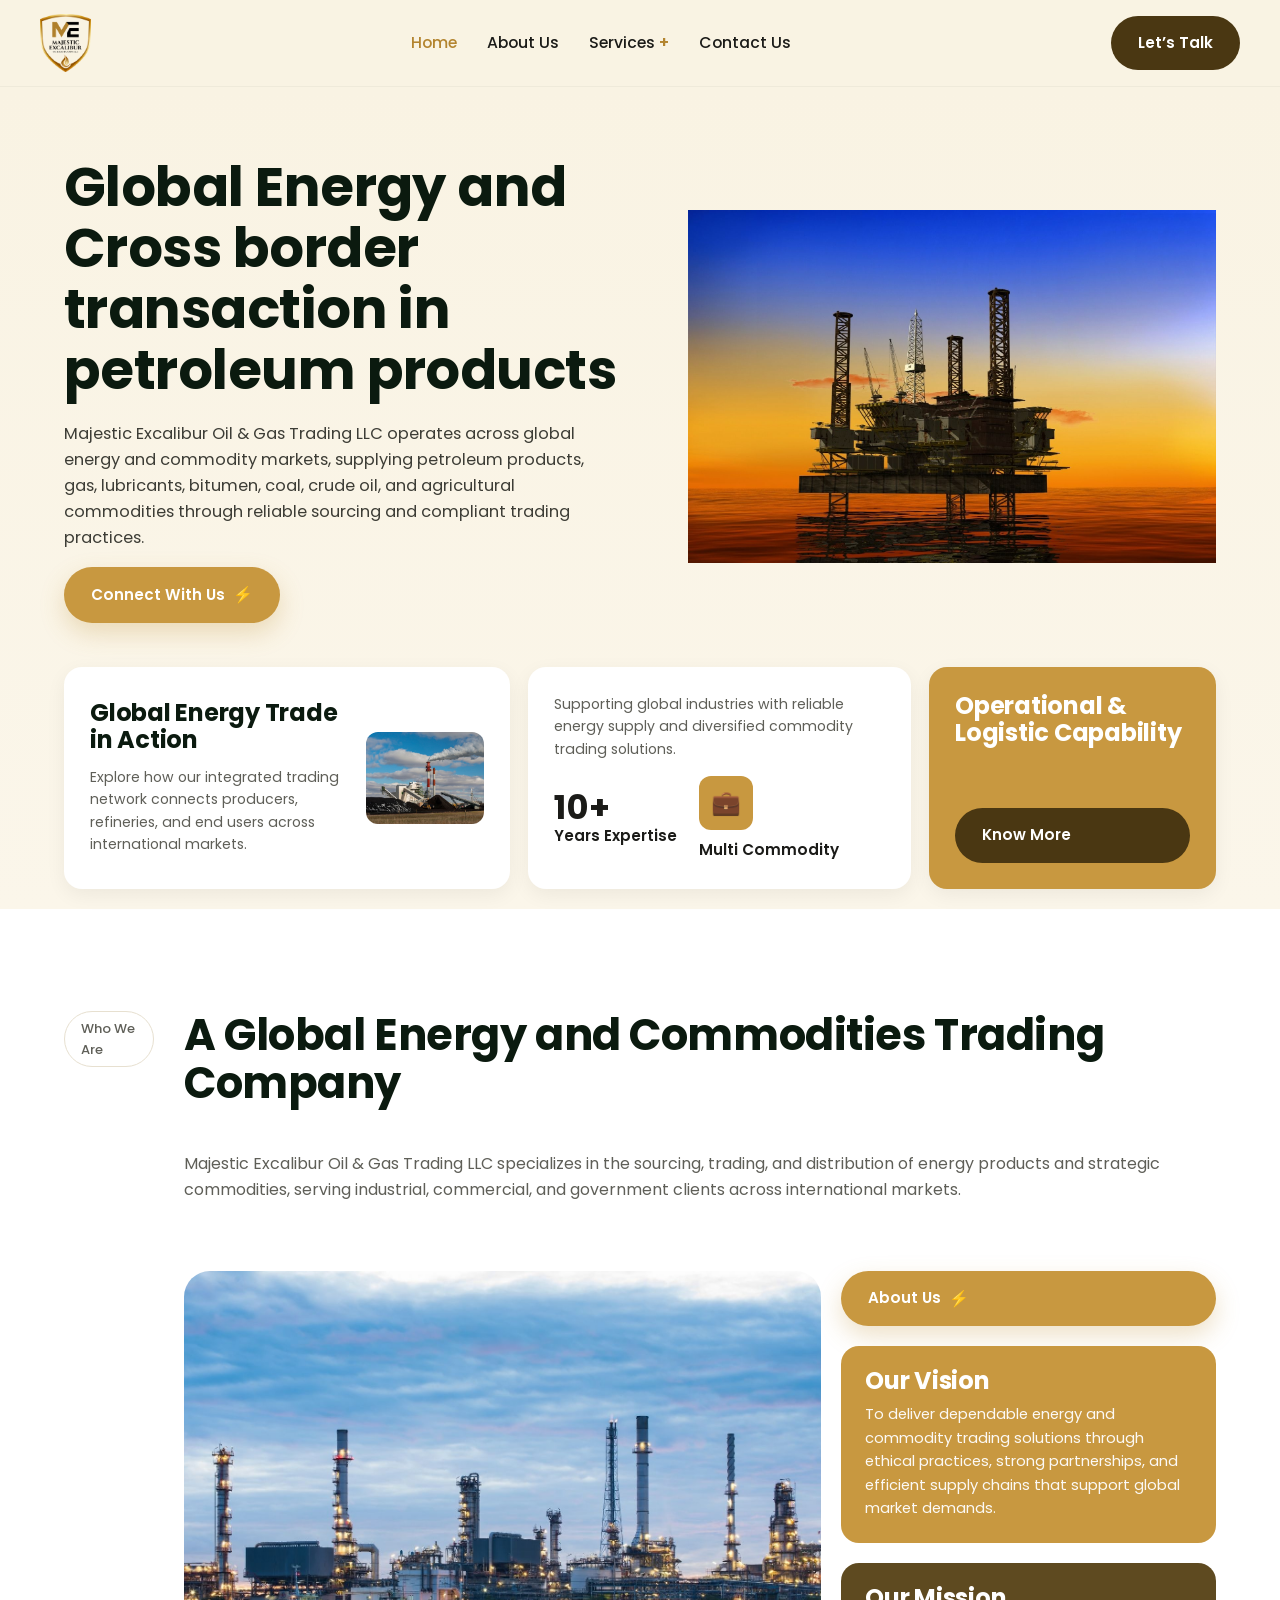
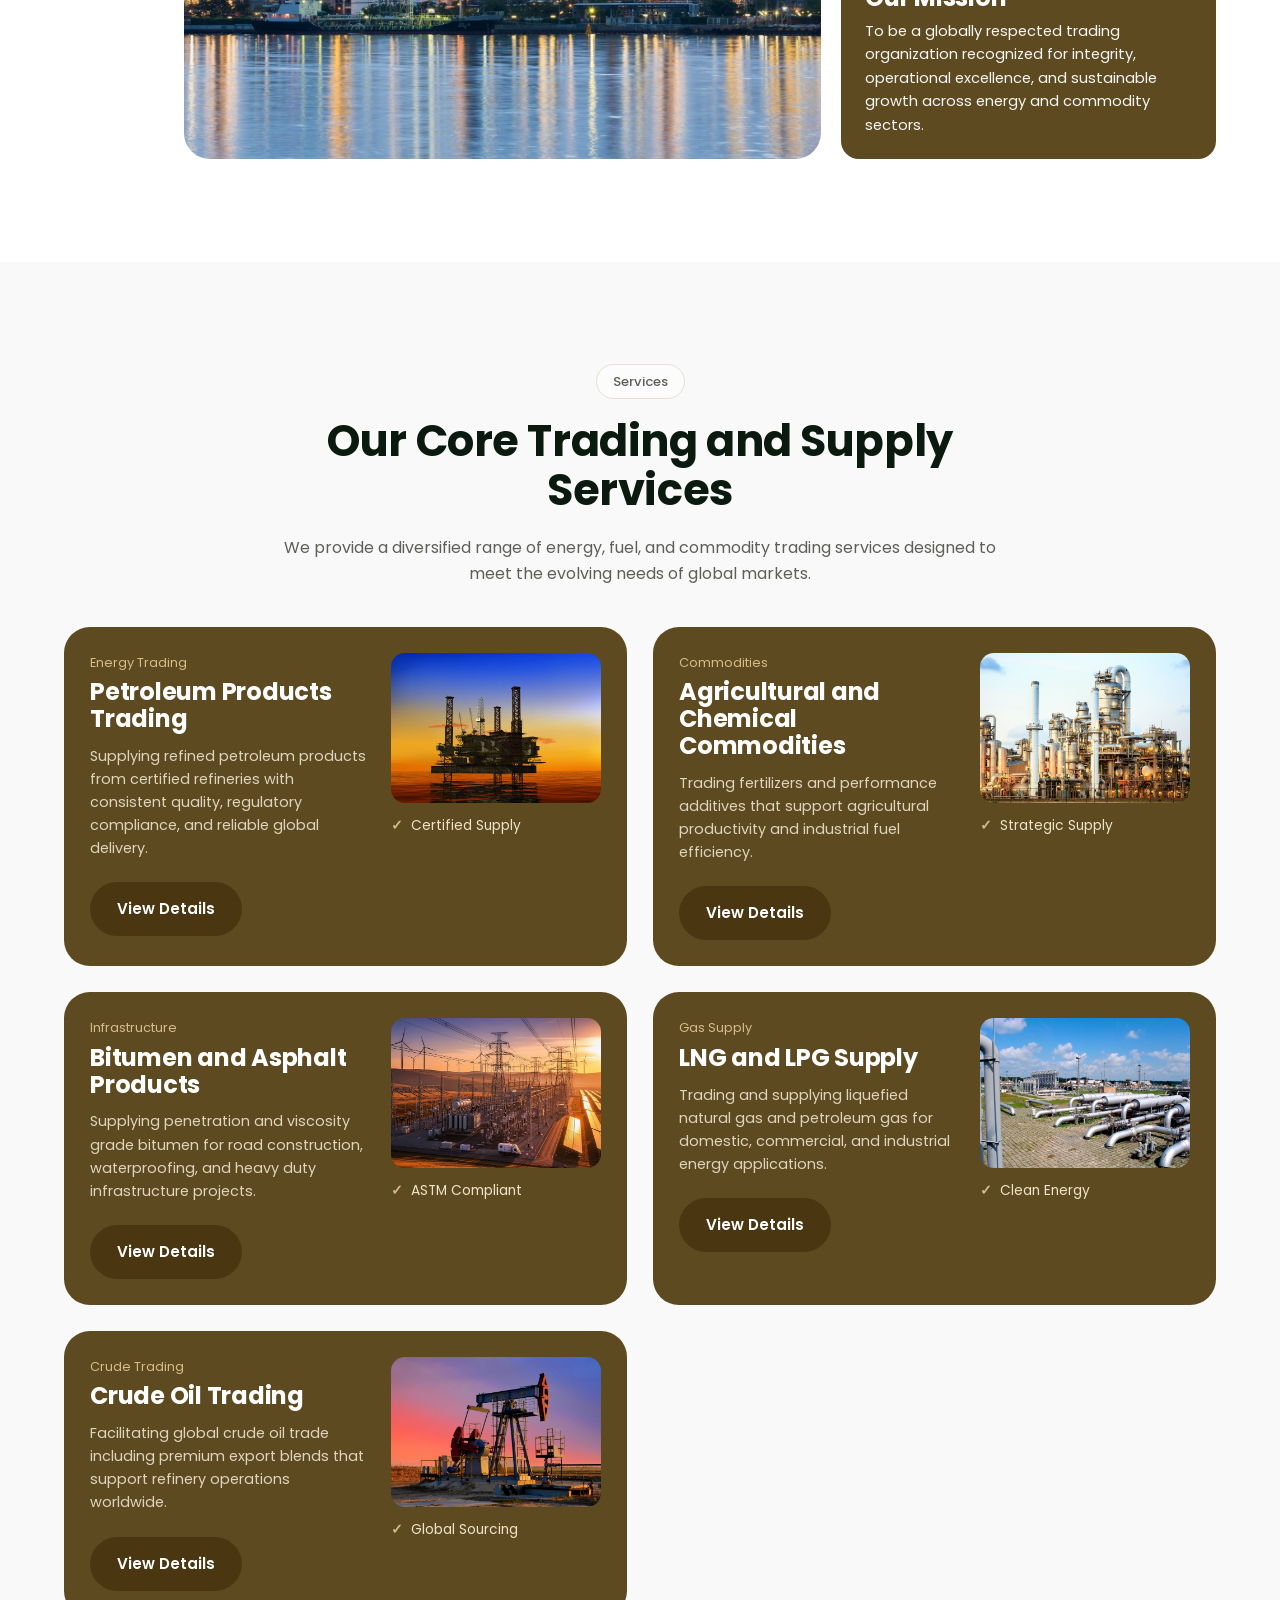
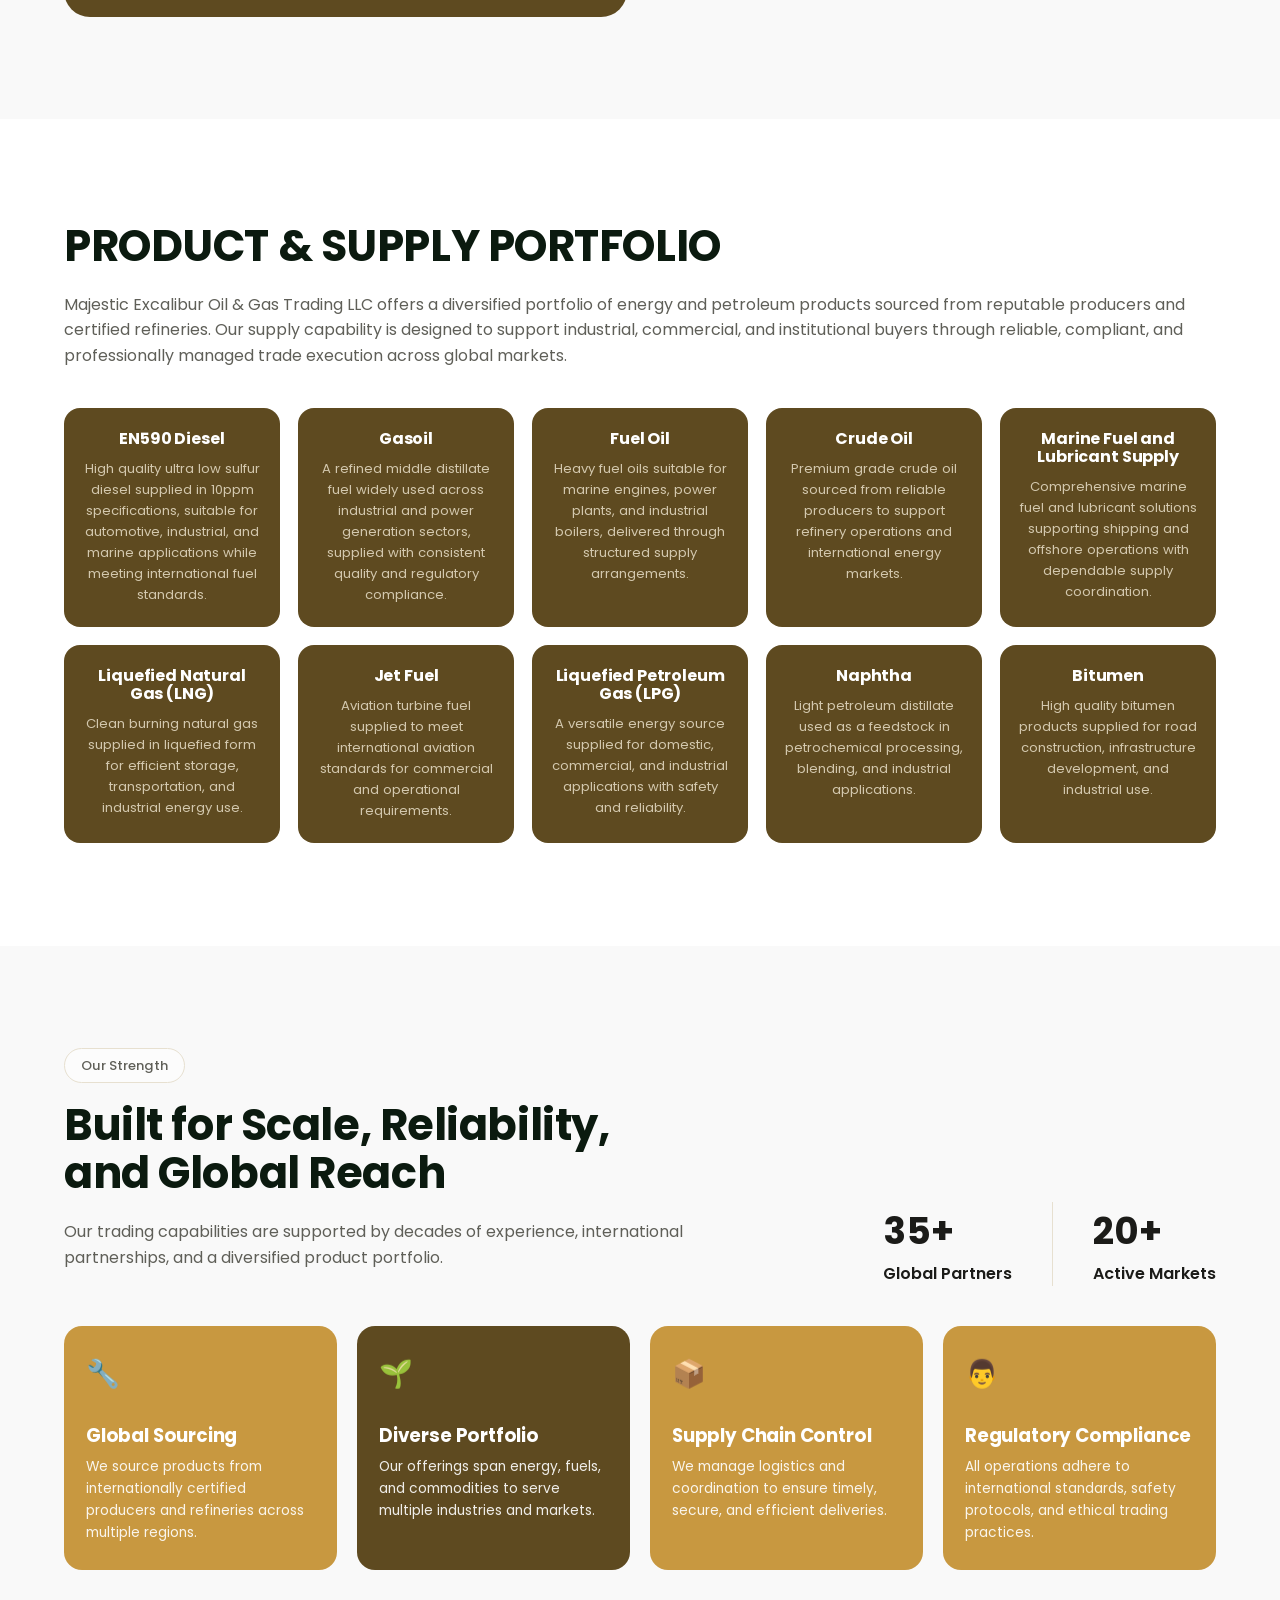
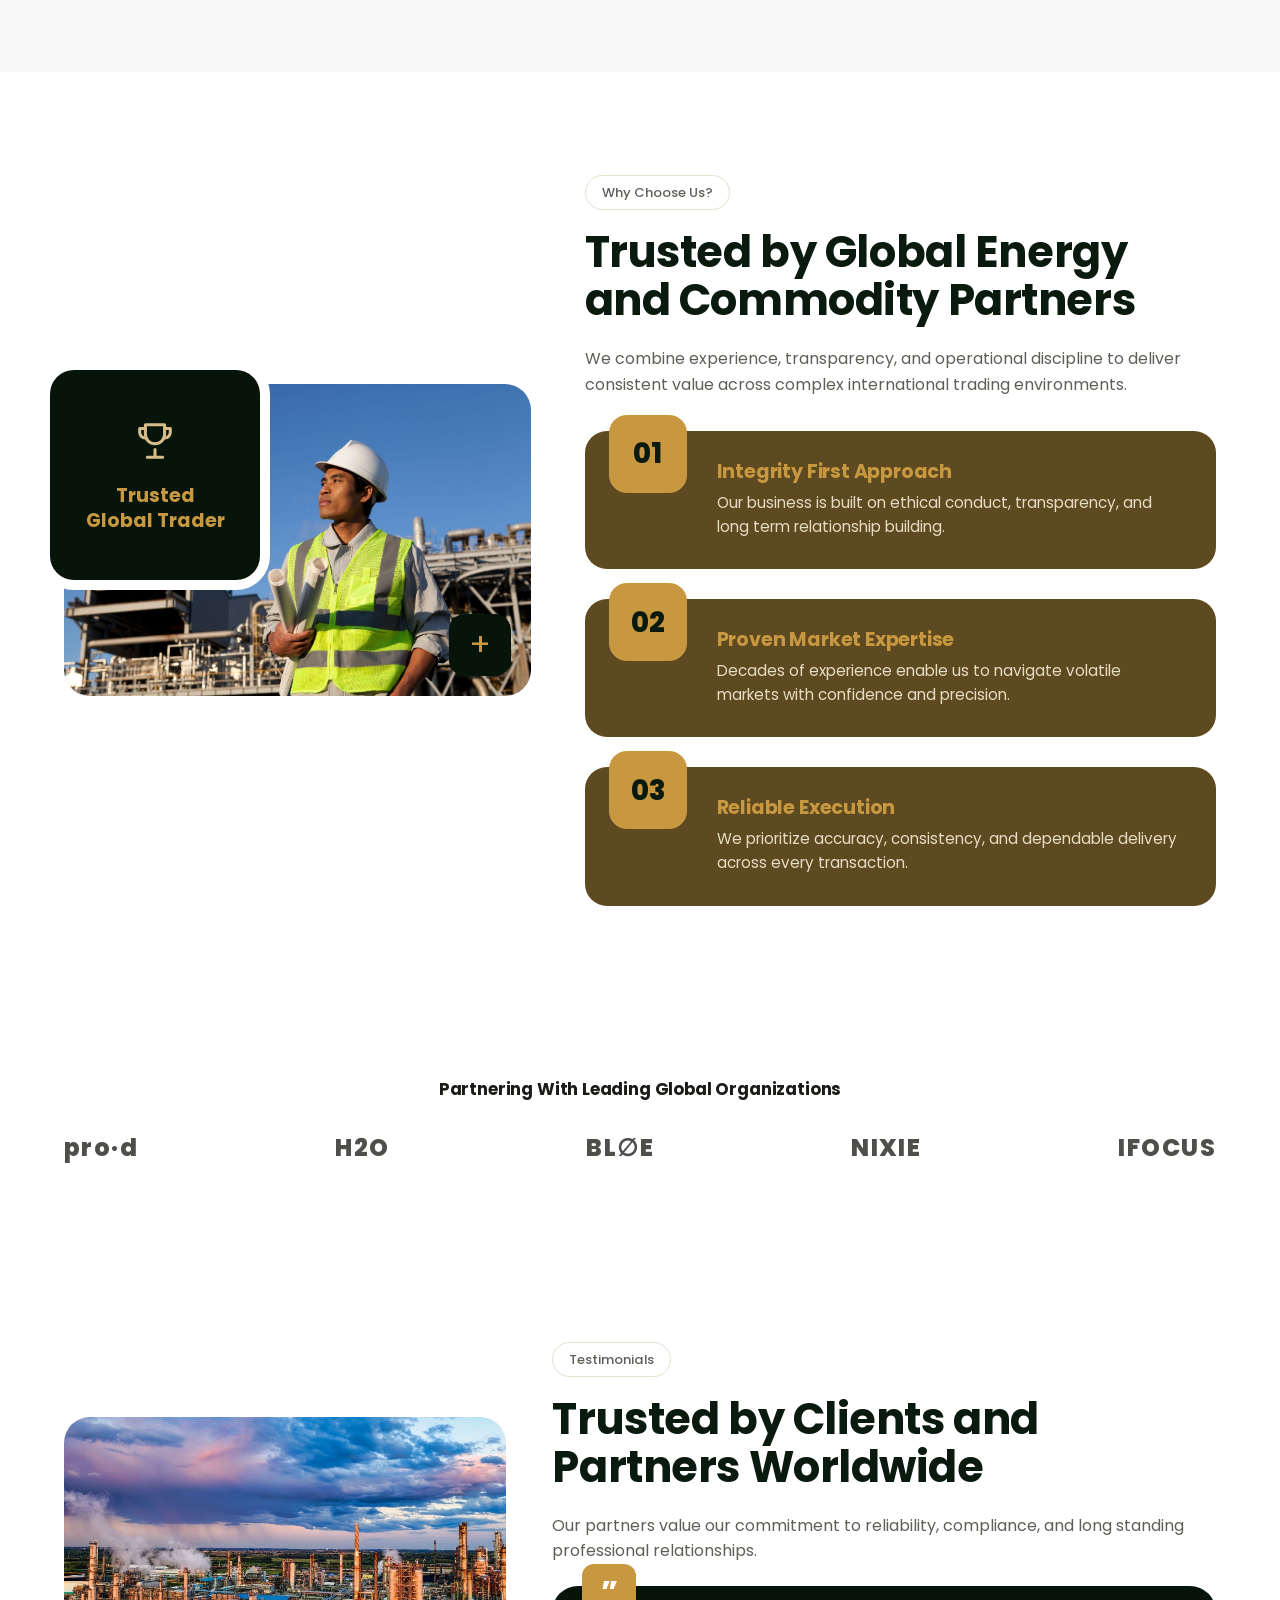
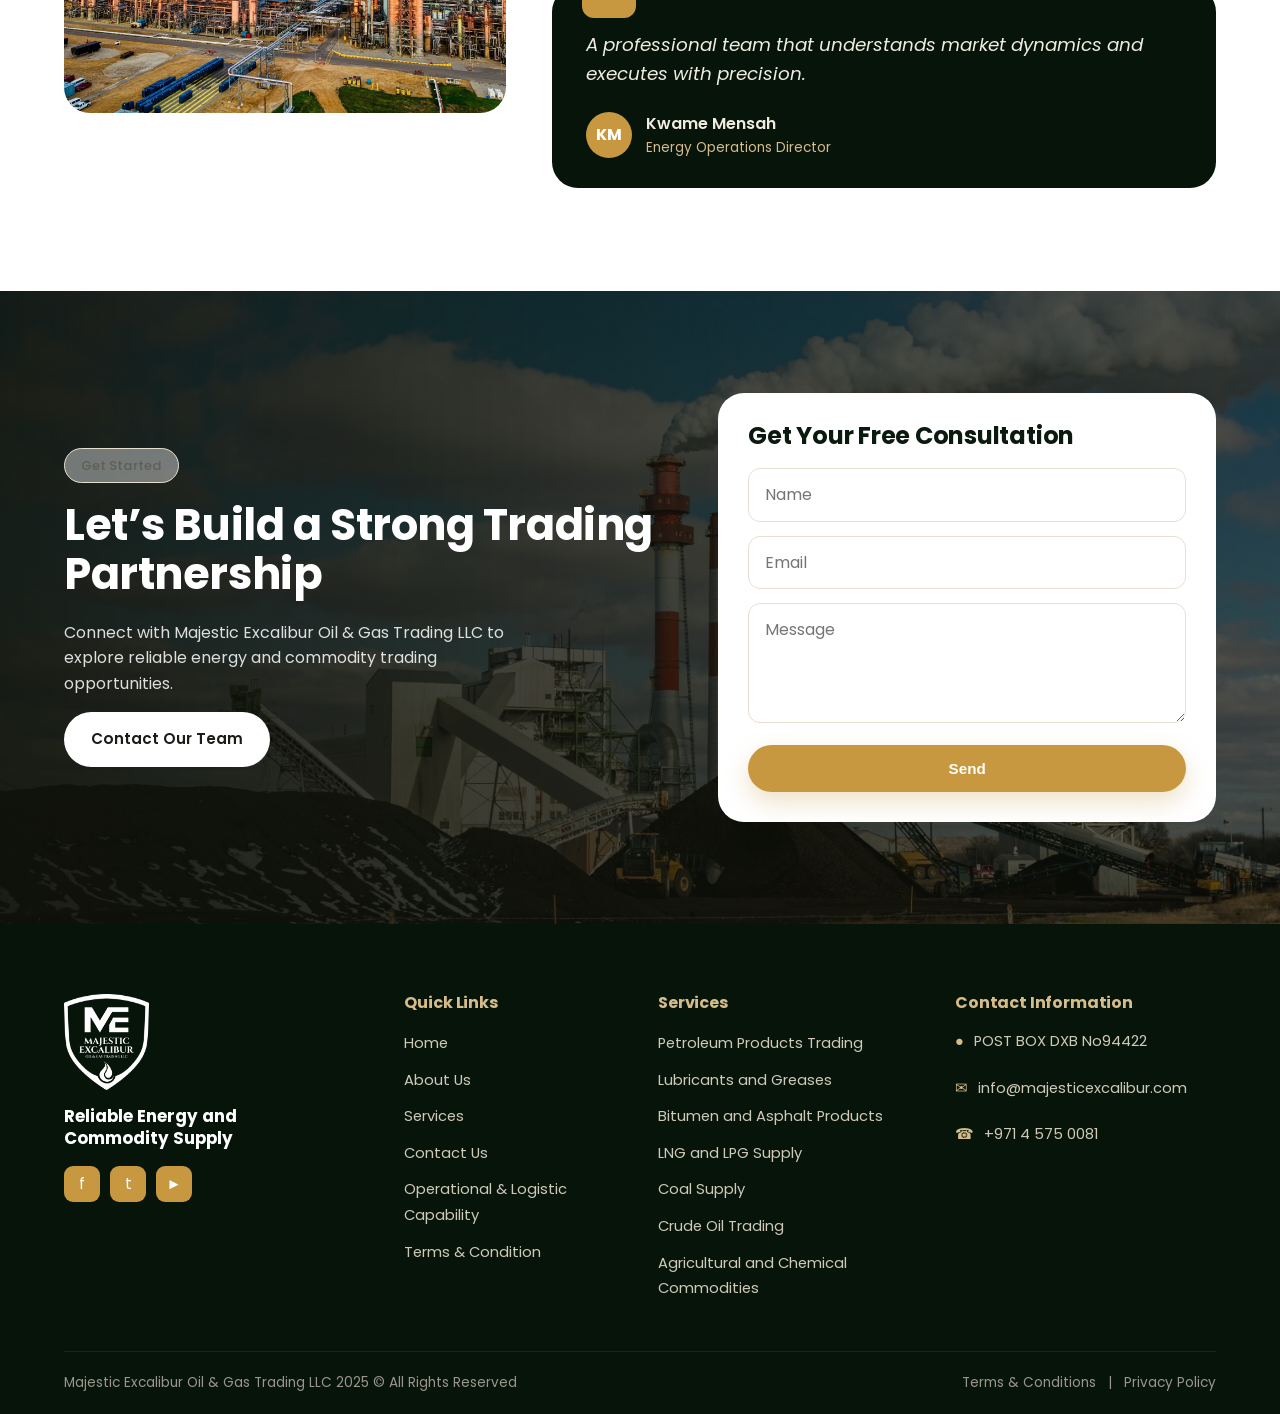
==== commit fc2da98a: "Refine Why Choose Us section to match reference - Larger dark 'Trusted Global Trader' badge with whi" ====
--- a/index.html
+++ b/index.html
@@ -212,8 +212,12 @@
 <section class="section">
   <div class="container why-grid">
     <div class="why-media">
-      <div class="why-badge"><span class="ic">&#127942;</span>Trusted<br>Global Trader</div>
+      <div class="why-badge">
+        <span class="ic"><svg viewBox="0 0 24 24" fill="none" stroke="#d5bc88" stroke-width="1.6" width="46" height="46" stroke-linecap="round" stroke-linejoin="round"><path d="M8 21h8M12 17v4M7 4h10v5a5 5 0 0 1-10 0V4z"/><path d="M7 6H4v2a3 3 0 0 0 3 3M17 6h3v2a3 3 0 0 1-3 3"/></svg></span>
+        Trusted<br>Global Trader
+      </div>
       <img src="assets/images/engineer.jpg" alt="Engineer at an energy facility">
+      <span class="why-plus" aria-hidden="true">+</span>
     </div>
     <div>
       <span class="pill">Why Choose Us?</span>
--- a/assets/css/style.css
+++ b/assets/css/style.css
@@ -4,19 +4,22 @@
    ============================================================ */
 
 :root {
-  --cream: #f6eede;
-  --cream-2: #f9f3e7;
-  --gold: #c1953b;
-  --gold-2: #b3872f;
-  --gold-soft: #d7b160;
-  --brown: #6a561f;      /* dark gold card */
-  --brown-2: #574718;
-  --ink: #14170f;        /* near-black green used in dark sections/footer */
-  --ink-2: #1c2015;
+  /* Palette sampled from the live majesticexcalibur.com reference designs */
+  --cream: #f9f3e3;      /* hero / banner background */
+  --cream-2: #fbf6ea;
+  --gold: #c89840;       /* primary accent gold */
+  --gold-2: #b3842f;     /* gold hover */
+  --gold-soft: #d5bc88;  /* light gold text on dark */
+  --brown: #5e4a20;      /* dark gold card */
+  --brown-2: #4a3712;
+  --ink: #06140a;        /* near-black green used in dark sections/footer */
+  --ink-2: #0d1c10;
+  --heading: #0b1a0f;    /* near-black green headings */
   --text: #1b1b18;
   --muted: #5f5f58;
   --muted-2: #8a8a80;
   --line: #e7e0d0;
+  --soft: #f9f9f9;       /* light off-white section */
   --white: #ffffff;
   --radius: 18px;
   --radius-lg: 26px;
@@ -49,6 +52,7 @@
   line-height: 1.12;
   letter-spacing: -0.01em;
   font-weight: 700;
+  color: var(--heading);
 }
 
 h1 { font-size: clamp(2.1rem, 4.5vw, 3.4rem); }
@@ -67,7 +71,7 @@
 .section { padding: clamp(56px, 8vw, 110px) 0; }
 .section--tight { padding: clamp(40px, 6vw, 72px) 0; }
 .section--cream { background: var(--cream); }
-.section--soft { background: #faf8f3; }
+.section--soft { background: var(--soft); }
 .section--ink { background: var(--ink); color: #f3efe4; }
 
 .muted { color: var(--muted); }
@@ -398,45 +402,63 @@
    ============================================================ */
 .why-grid {
   display: grid;
-  grid-template-columns: .9fr 1.1fr;
-  gap: 46px;
+  grid-template-columns: .85fr 1.15fr;
+  gap: 54px;
   align-items: center;
 }
 .why-media { position: relative; }
-.why-media img { border-radius: var(--radius-lg); width: 100%; object-fit: cover; }
+.why-media img {
+  border-radius: 26px;
+  width: 100%;
+  object-fit: cover;
+  display: block;
+}
 .why-badge {
   position: absolute;
-  top: 18px; left: -10px;
+  top: -14px; left: -14px;
+  width: 210px; min-height: 210px;
   background: var(--ink);
-  color: var(--gold-soft);
+  color: var(--gold);
+  border-radius: 24px;
+  display: flex; flex-direction: column;
+  align-items: center; justify-content: center;
+  text-align: center;
+  font-weight: 700; font-size: 1.2rem; line-height: 1.3;
+  box-shadow: 0 0 0 10px #fff;   /* white gutter creates the notch over the photo */
+  z-index: 2;
+}
+.why-badge .ic { display: block; margin-bottom: 14px; }
+.why-plus {
+  position: absolute;
+  right: 20px; bottom: 20px;
+  width: 62px; height: 62px;
   border-radius: 16px;
-  padding: 18px 22px;
-  text-align: center;
-  font-weight: 700;
-  font-size: .95rem;
-  box-shadow: var(--shadow);
-}
-.why-badge .ic { font-size: 1.4rem; display:block; margin-bottom: 6px; }
-.why-list { display: grid; gap: 16px; margin-top: 26px; }
+  background: var(--ink);
+  color: var(--gold);
+  display: flex; align-items: center; justify-content: center;
+  font-size: 2rem; font-weight: 400; line-height: 1;
+  z-index: 2;
+}
+.why-list { display: grid; gap: 30px; margin-top: 34px; }
 .why-item {
   background: var(--brown);
-  color: #ece2ca;
-  border-radius: 16px;
-  padding: 20px 22px 20px 66px;
+  color: #efe6d1;
+  border-radius: 22px;
+  padding: 30px 34px 30px 132px;
   position: relative;
 }
 .why-item .no {
   position: absolute;
-  left: 16px; top: 18px;
-  width: 40px; height: 40px;
+  left: 24px; top: -16px;
+  width: 78px; height: 78px;
   background: var(--gold);
-  color: #fff;
-  border-radius: 12px;
+  color: var(--heading);
+  border-radius: 18px;
   display: flex; align-items: center; justify-content: center;
-  font-weight: 700;
-}
-.why-item h4 { color: var(--gold-soft); margin-bottom: 4px; }
-.why-item p { margin: 0; font-size: .88rem; }
+  font-weight: 800; font-size: 1.7rem;
+}
+.why-item h4 { color: var(--gold); margin-bottom: 8px; font-size: 1.2rem; }
+.why-item p { margin: 0; font-size: .95rem; color: #e6dcc4; }
 
 /* ============================================================
    PARTNERS
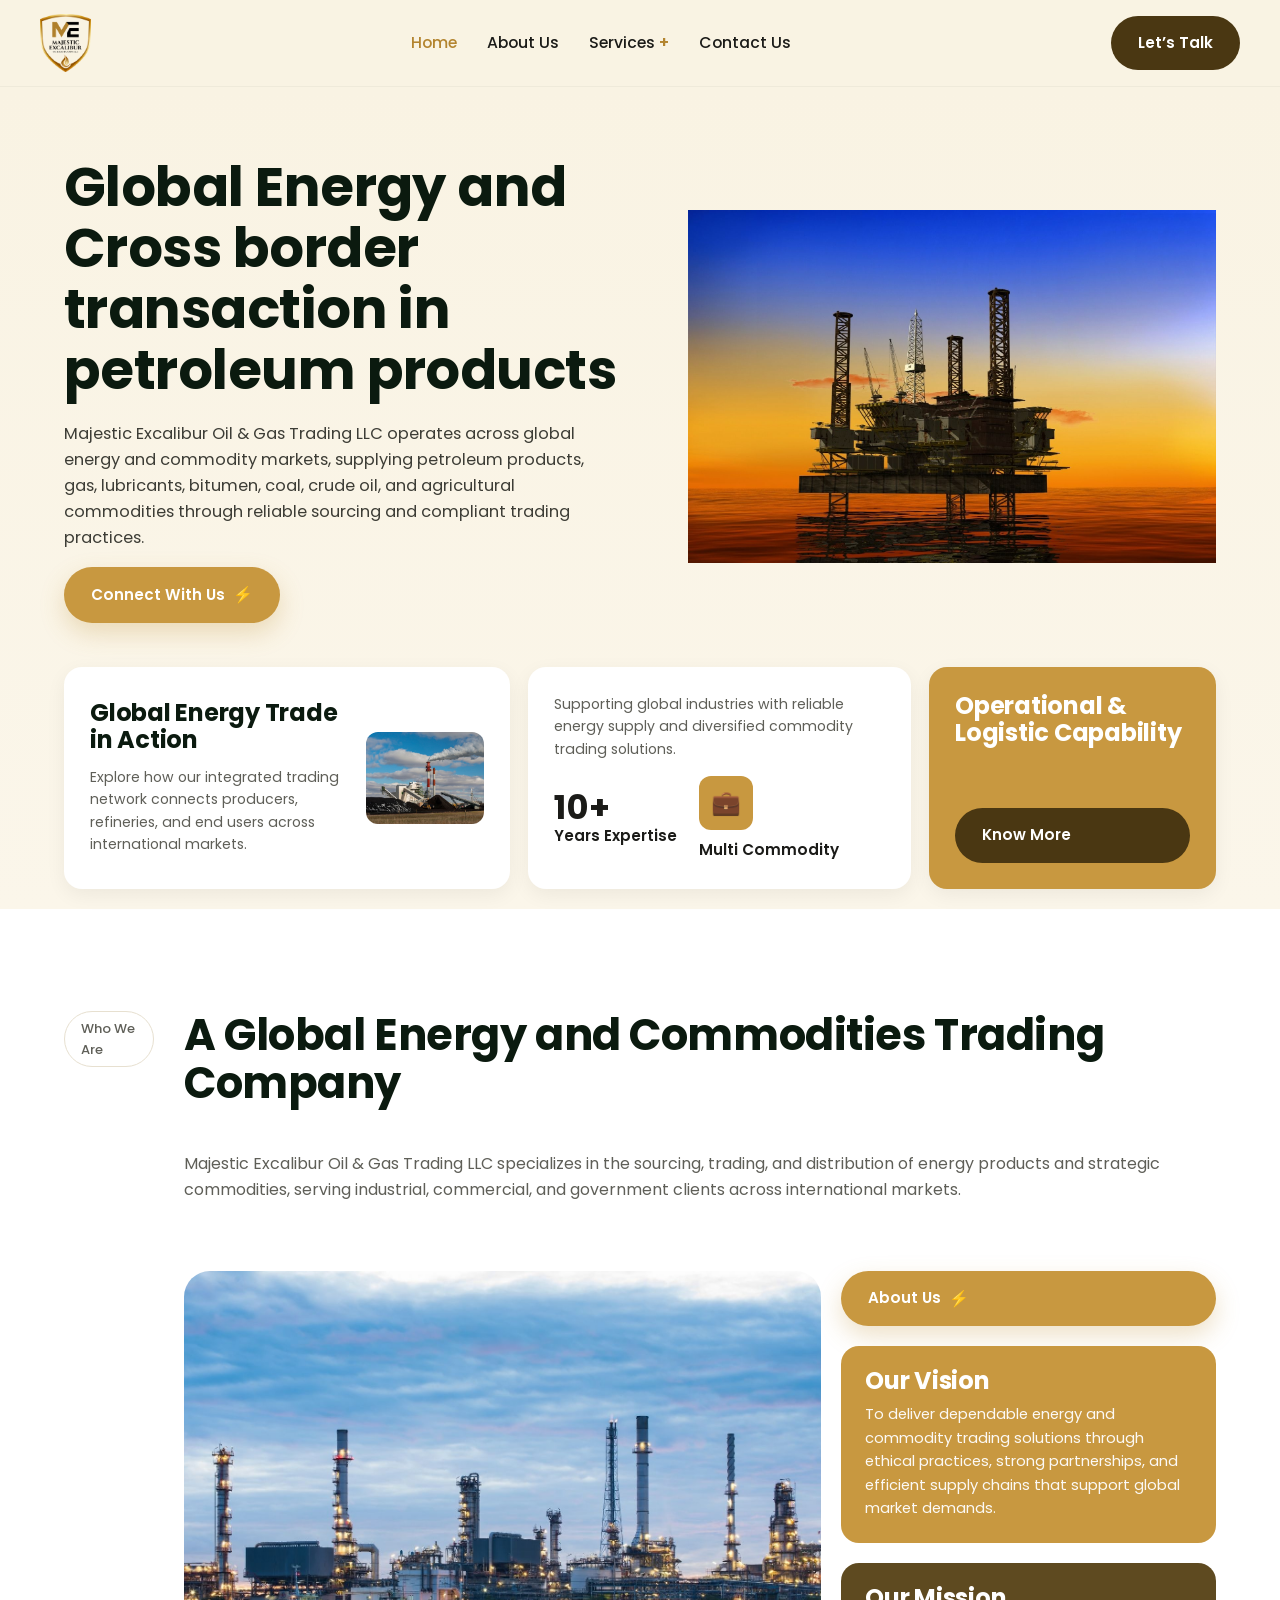
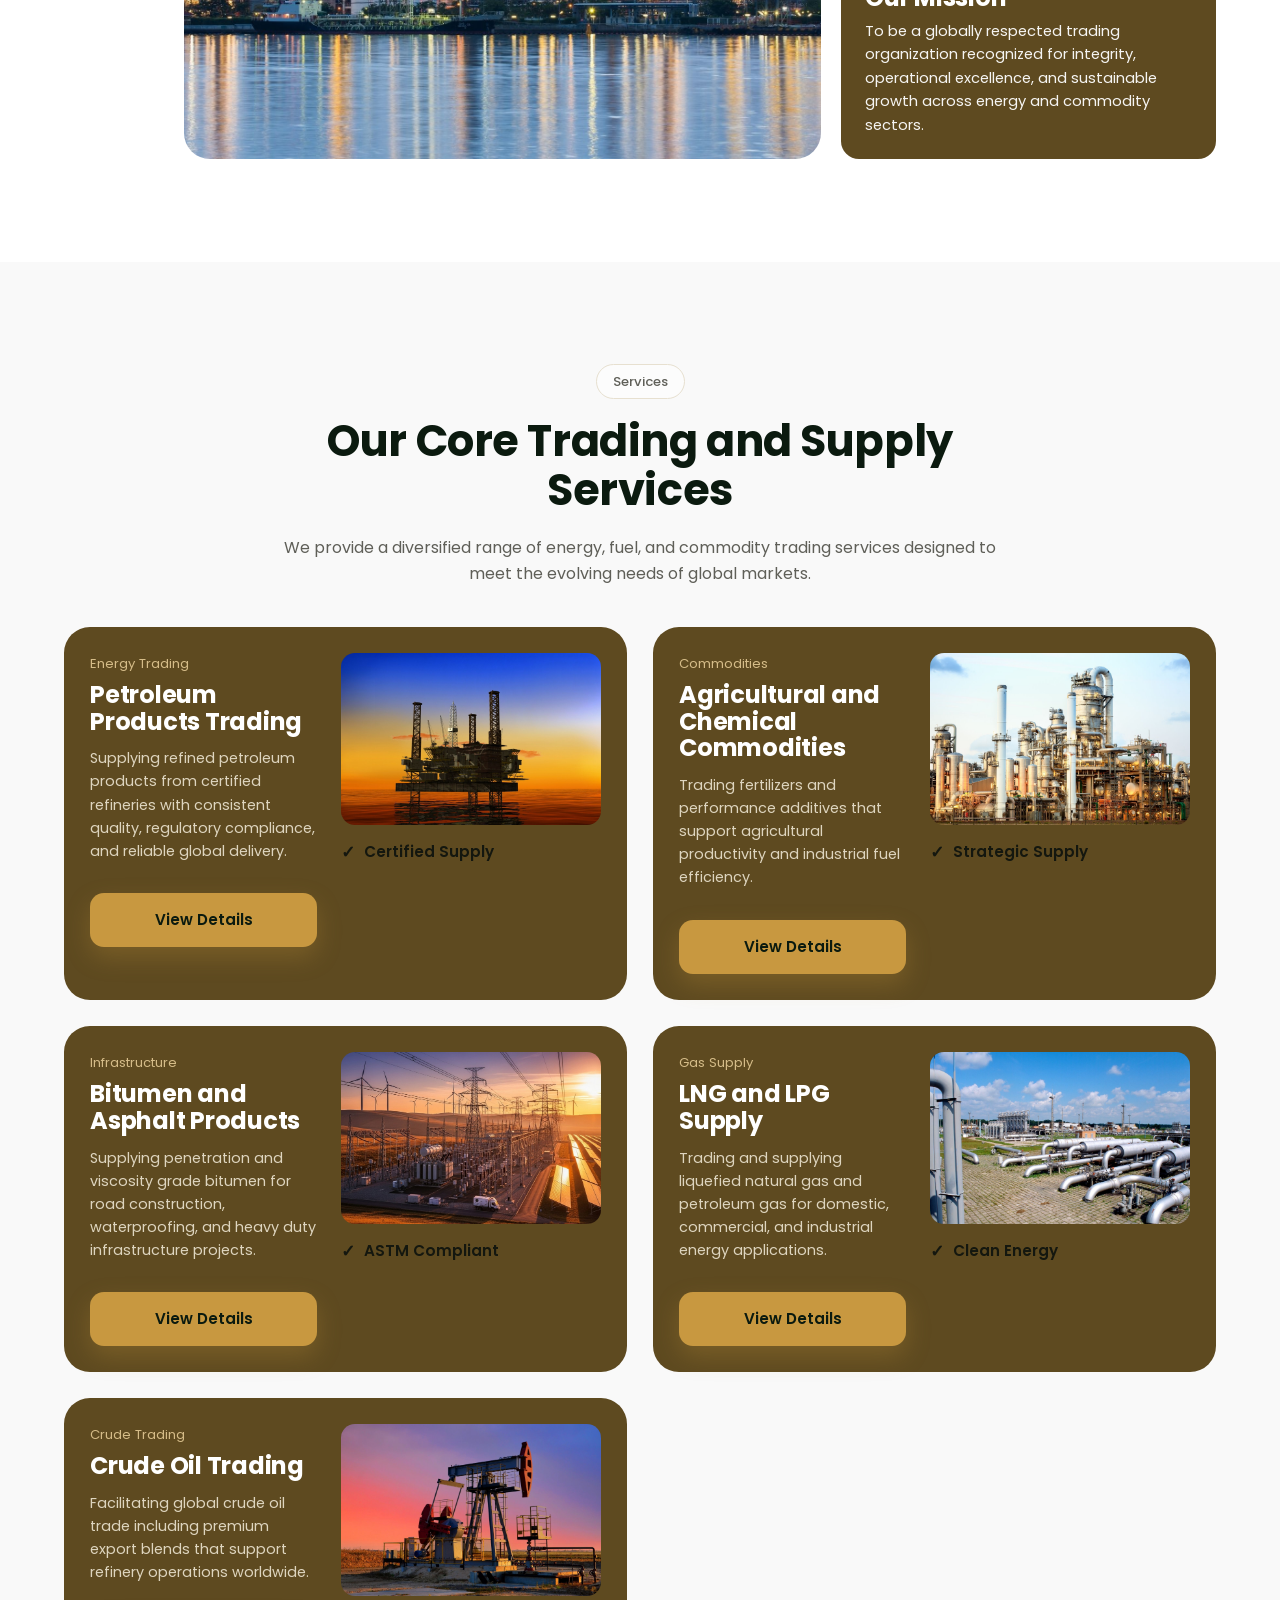
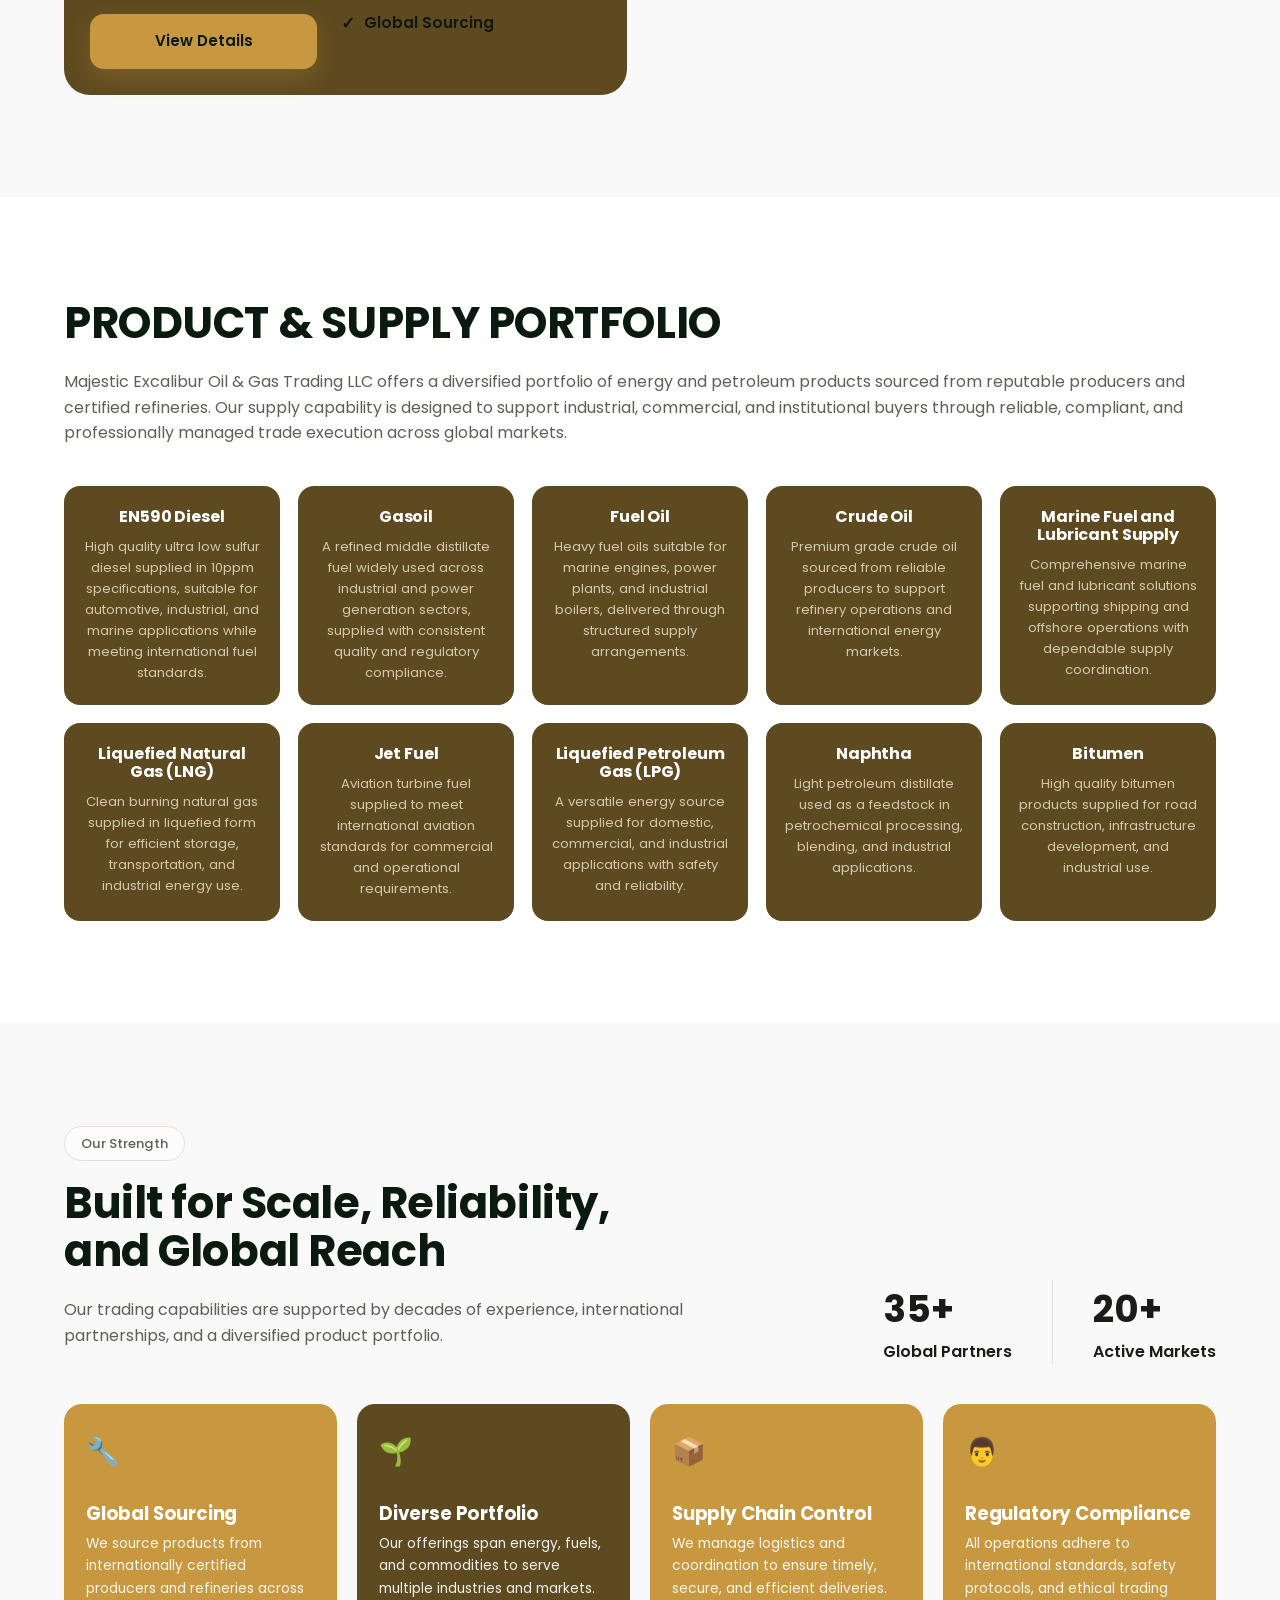
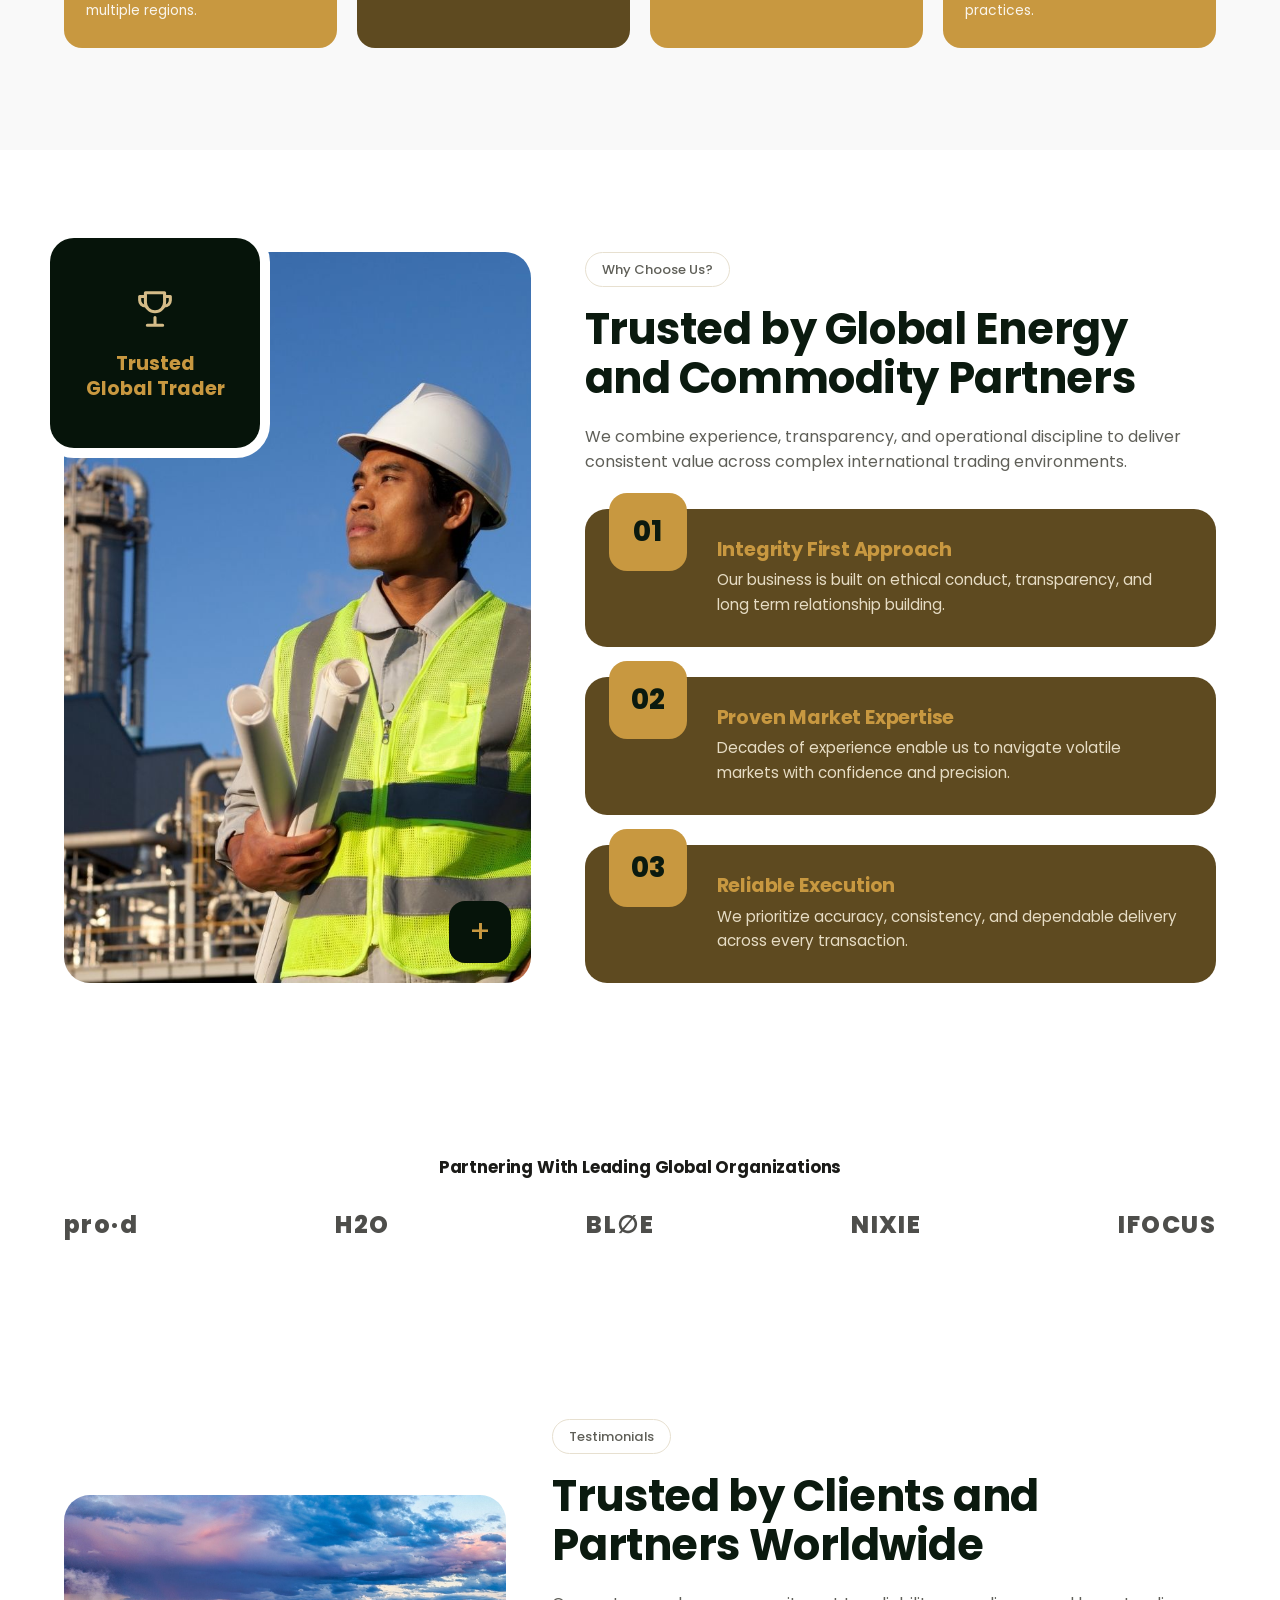
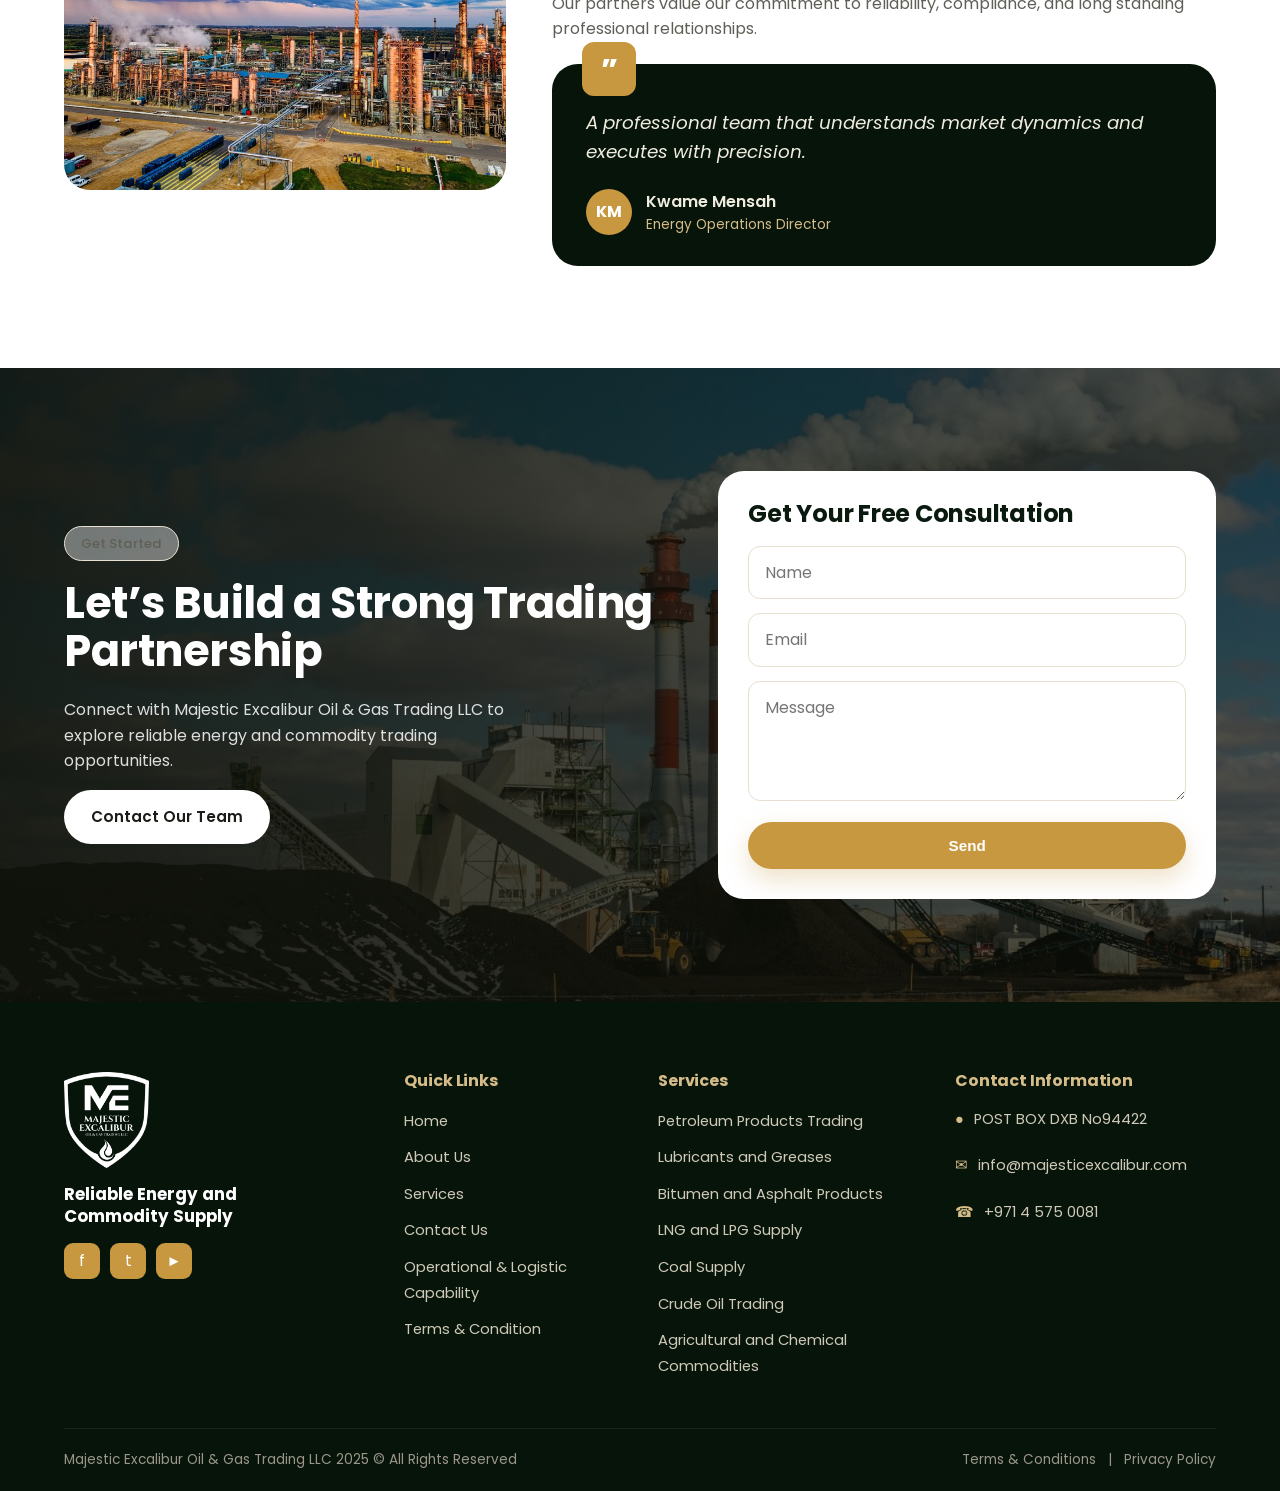
==== commit 959cbd61: "Match core services cards to reference - Wide gold 'View Details' button (dark text, full width of t" ====
--- a/index.html
+++ b/index.html
@@ -109,7 +109,7 @@
           <div class="eyebrow">Energy Trading</div>
           <h3>Petroleum Products Trading</h3>
           <p>Supplying refined petroleum products from certified refineries with consistent quality, regulatory compliance, and reliable global delivery.</p>
-          <a class="btn btn--dark" href="petroleum.html">View Details</a>
+          <a class="btn btn--gold serv-btn" href="petroleum.html">View Details</a>
         </div>
         <div class="serv-card__media">
           <img src="assets/images/offshore-rig.jpg" alt="Petroleum Products Trading">
@@ -121,7 +121,7 @@
           <div class="eyebrow">Commodities</div>
           <h3>Agricultural and Chemical Commodities</h3>
           <p>Trading fertilizers and performance additives that support agricultural productivity and industrial fuel efficiency.</p>
-          <a class="btn btn--dark" href="agricultural-chemical.html">View Details</a>
+          <a class="btn btn--gold serv-btn" href="agricultural-chemical.html">View Details</a>
         </div>
         <div class="serv-card__media">
           <img src="assets/images/petrochemical.jpg" alt="Agricultural and Chemical Commodities">
@@ -133,7 +133,7 @@
           <div class="eyebrow">Infrastructure</div>
           <h3>Bitumen and Asphalt Products</h3>
           <p>Supplying penetration and viscosity grade bitumen for road construction, waterproofing, and heavy duty infrastructure projects.</p>
-          <a class="btn btn--dark" href="bitumen.html">View Details</a>
+          <a class="btn btn--gold serv-btn" href="bitumen.html">View Details</a>
         </div>
         <div class="serv-card__media">
           <img src="assets/images/power-lines.jpg" alt="Bitumen and Asphalt Products">
@@ -145,7 +145,7 @@
           <div class="eyebrow">Gas Supply</div>
           <h3>LNG and LPG Supply</h3>
           <p>Trading and supplying liquefied natural gas and petroleum gas for domestic, commercial, and industrial energy applications.</p>
-          <a class="btn btn--dark" href="lng-lpg.html">View Details</a>
+          <a class="btn btn--gold serv-btn" href="lng-lpg.html">View Details</a>
         </div>
         <div class="serv-card__media">
           <img src="assets/images/pipelines.jpg" alt="LNG and LPG Supply">
@@ -157,7 +157,7 @@
           <div class="eyebrow">Crude Trading</div>
           <h3>Crude Oil Trading</h3>
           <p>Facilitating global crude oil trade including premium export blends that support refinery operations worldwide.</p>
-          <a class="btn btn--dark" href="crude-oil.html">View Details</a>
+          <a class="btn btn--gold serv-btn" href="crude-oil.html">View Details</a>
         </div>
         <div class="serv-card__media">
           <img src="assets/images/pumpjack.jpg" alt="Crude Oil Trading">
--- a/assets/css/style.css
+++ b/assets/css/style.css
@@ -332,18 +332,21 @@
   border-radius: var(--radius-lg);
   padding: 26px;
   display: grid;
-  grid-template-columns: 1fr 210px;
-  gap: 22px;
+  grid-template-columns: 1fr 260px;
+  gap: 24px;
   align-items: start;
 }
-.serv-card .eyebrow { font-size: .8rem; color: var(--gold-soft); margin-bottom: 6px; }
+.serv-card .eyebrow { font-size: .82rem; color: var(--gold-soft); margin-bottom: 8px; }
 .serv-card h3 { color: #fff; }
 .serv-card p { font-size: .9rem; color: #ded5bf; }
-.serv-card .btn { margin-top: 6px; }
-.serv-card__media { display: grid; gap: 12px; }
-.serv-card__media img { border-radius: 14px; height: 150px; width: 100%; object-fit: cover; }
-.check { display: inline-flex; align-items: center; gap: 8px; font-size: .86rem; color: #eee3c9; }
-.check::before { content: "✓"; color: var(--gold-soft); font-weight: 700; }
+.serv-card .btn { margin-top: 14px; }
+/* wide gold CTA used on the home core-services cards */
+.serv-btn { width: 100%; justify-content: center; border-radius: 14px; color: var(--heading); }
+.serv-btn:hover { color: var(--heading); }
+.serv-card__media { display: grid; gap: 14px; }
+.serv-card__media img { border-radius: 14px; height: 172px; width: 100%; object-fit: cover; }
+.check { display: inline-flex; align-items: center; gap: 9px; font-size: .95rem; font-weight: 600; color: #14170f; }
+.check::before { content: "✓"; color: #14170f; font-weight: 800; font-size: 1.05rem; }
 
 .serv-card--last { grid-column: 1 / -1; max-width: calc(50% - 13px); }
 
@@ -404,12 +407,13 @@
   display: grid;
   grid-template-columns: .85fr 1.15fr;
   gap: 54px;
-  align-items: center;
+  align-items: stretch;
 }
 .why-media { position: relative; }
 .why-media img {
   border-radius: 26px;
   width: 100%;
+  height: 100%;
   object-fit: cover;
   display: block;
 }
@@ -735,6 +739,7 @@
   .strength-top { grid-template-columns: 1fr; align-items: start; }
   .strength-stats { justify-content: flex-start; }
   .why-grid, .testi-grid, .cta-grid, .detail-grid, .values-grid, .contact-wrap { grid-template-columns: 1fr; }
+  .why-media img { height: auto; max-height: 460px; }
   .about-visual { grid-template-columns: 1fr; }
   .footer-grid { grid-template-columns: 1fr 1fr; }
 }
